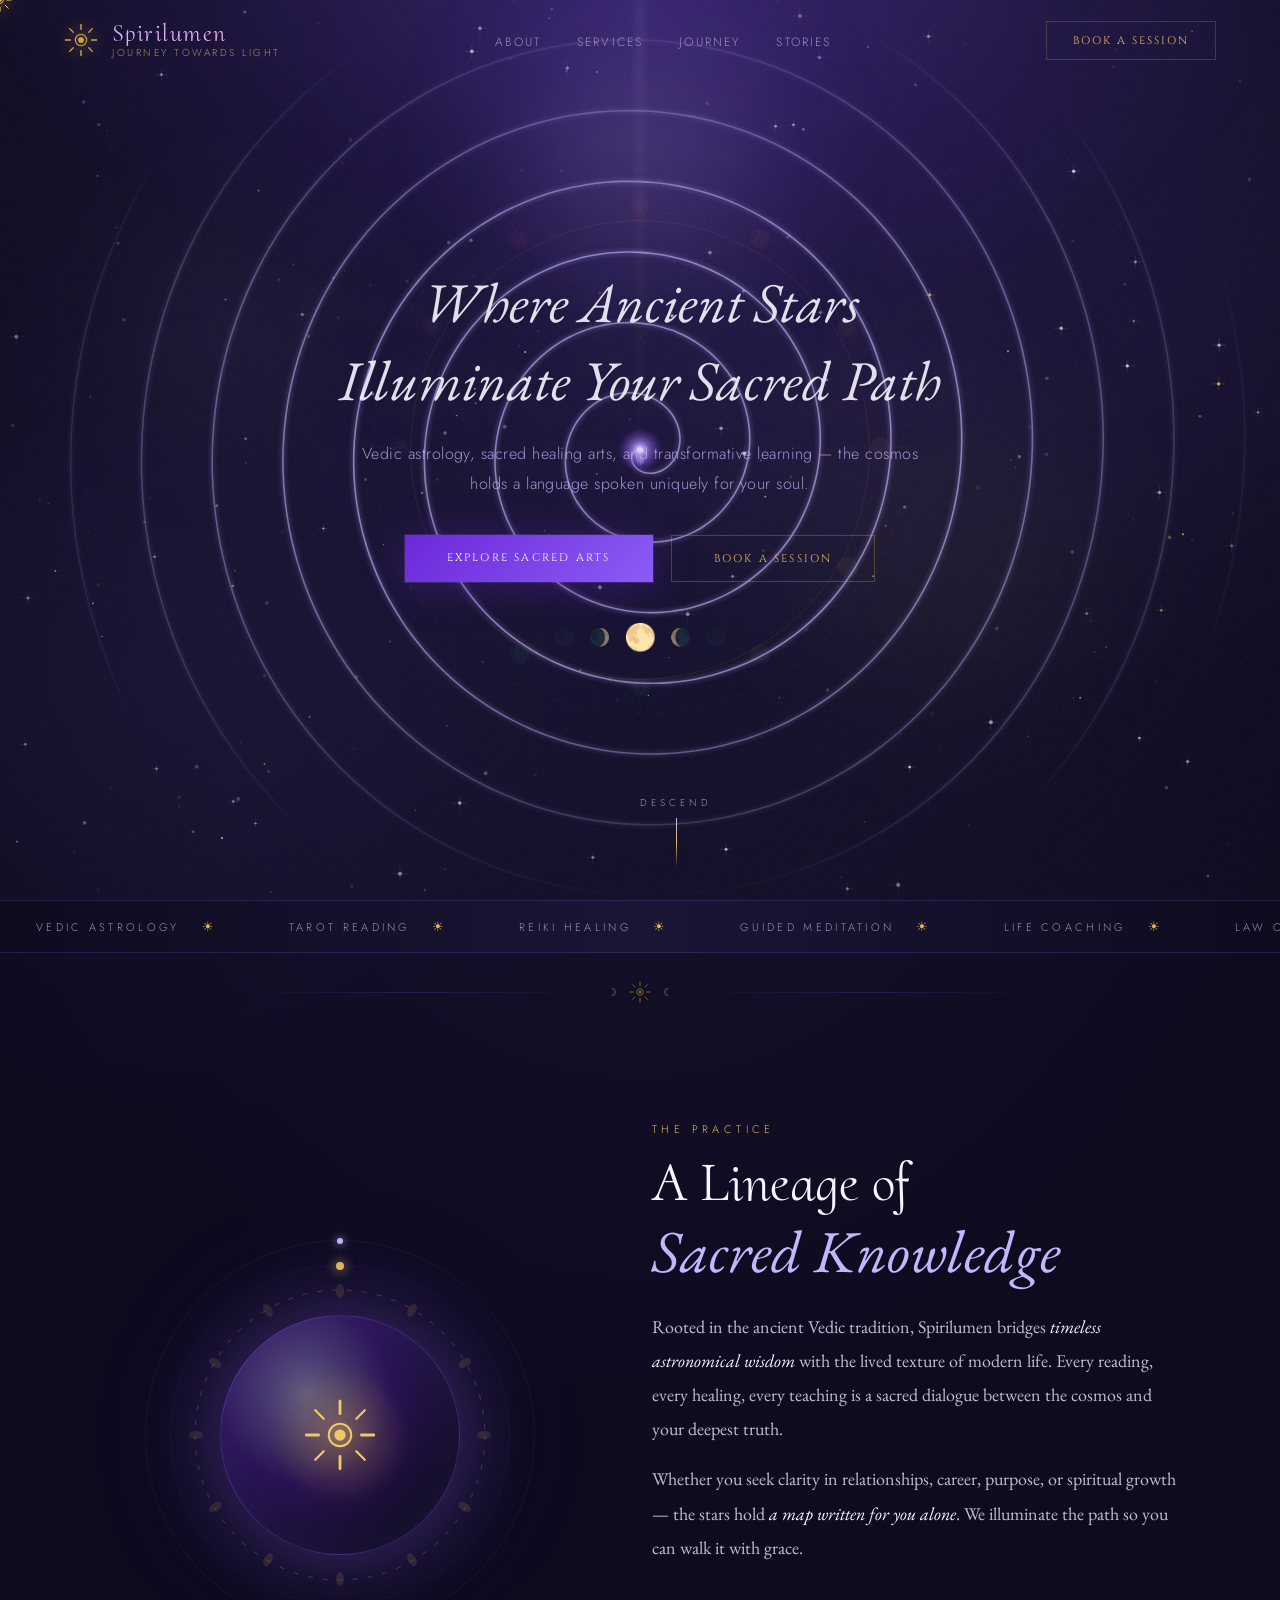
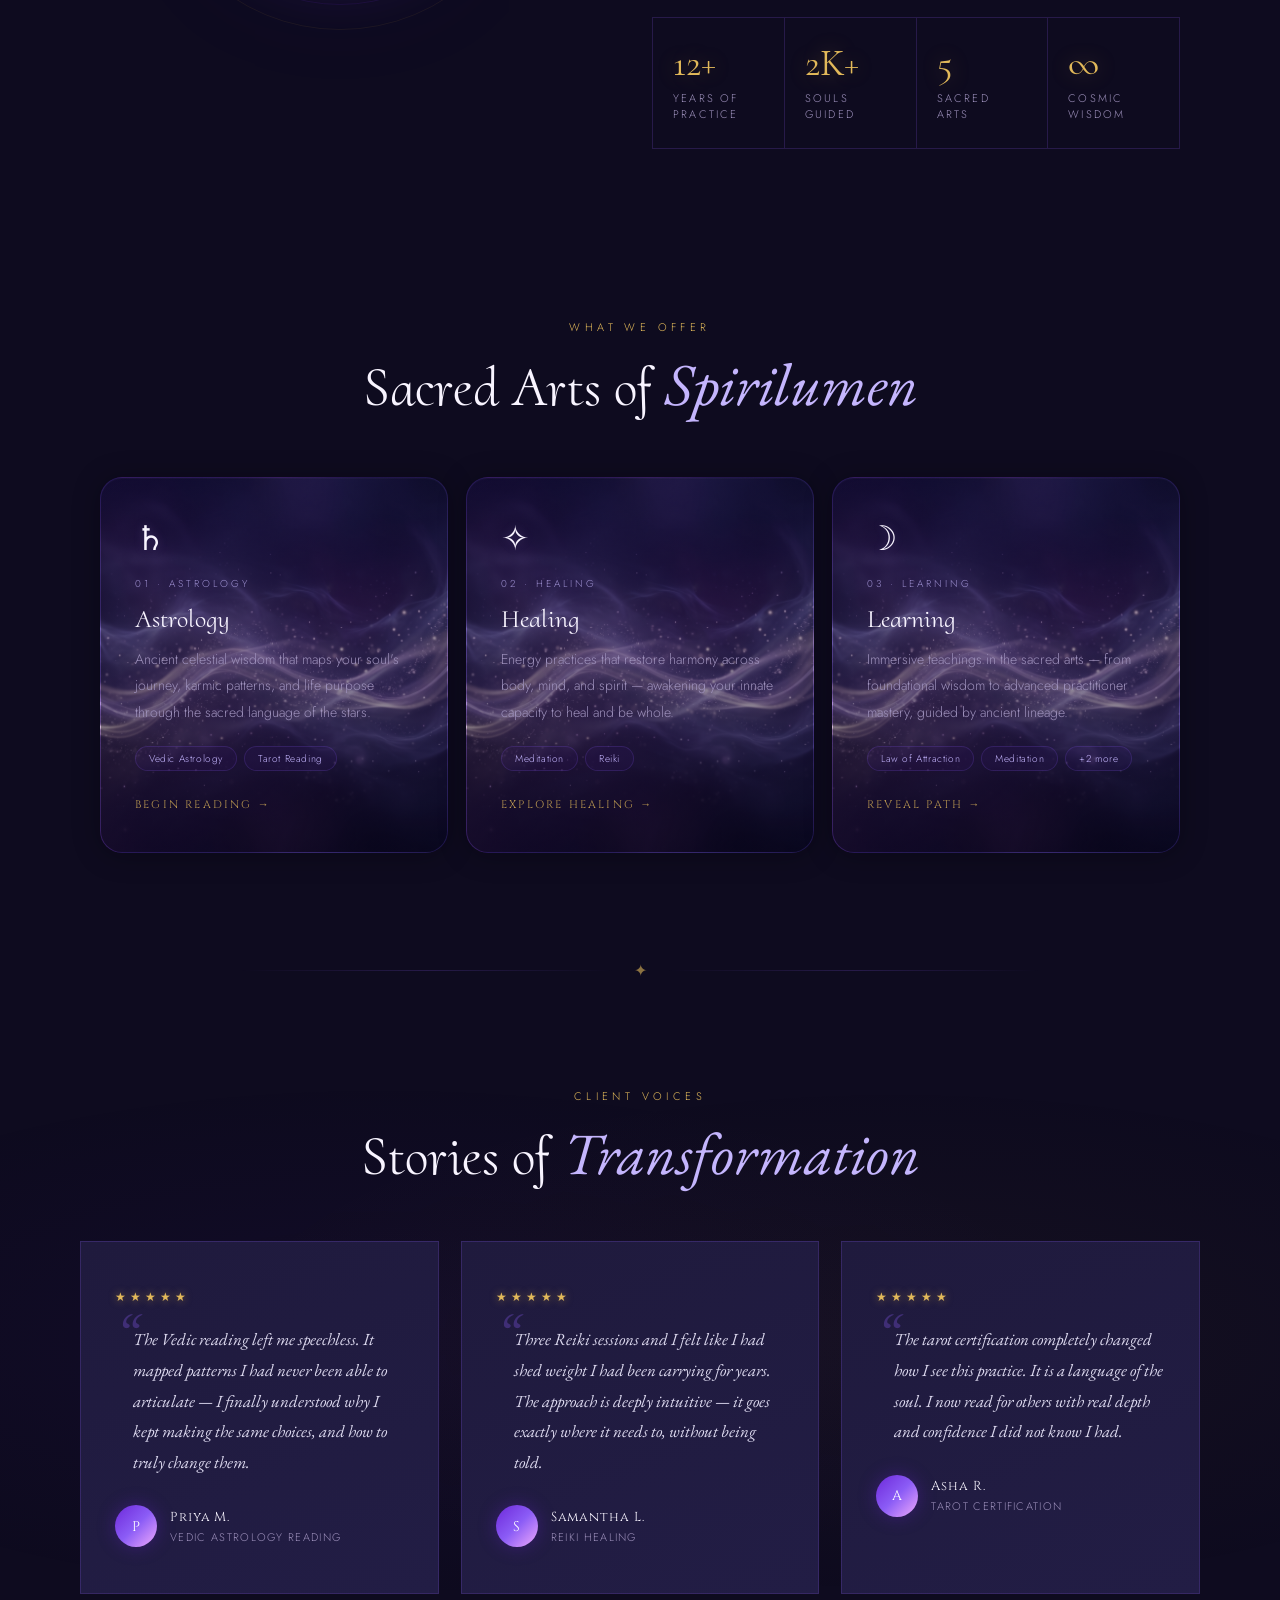
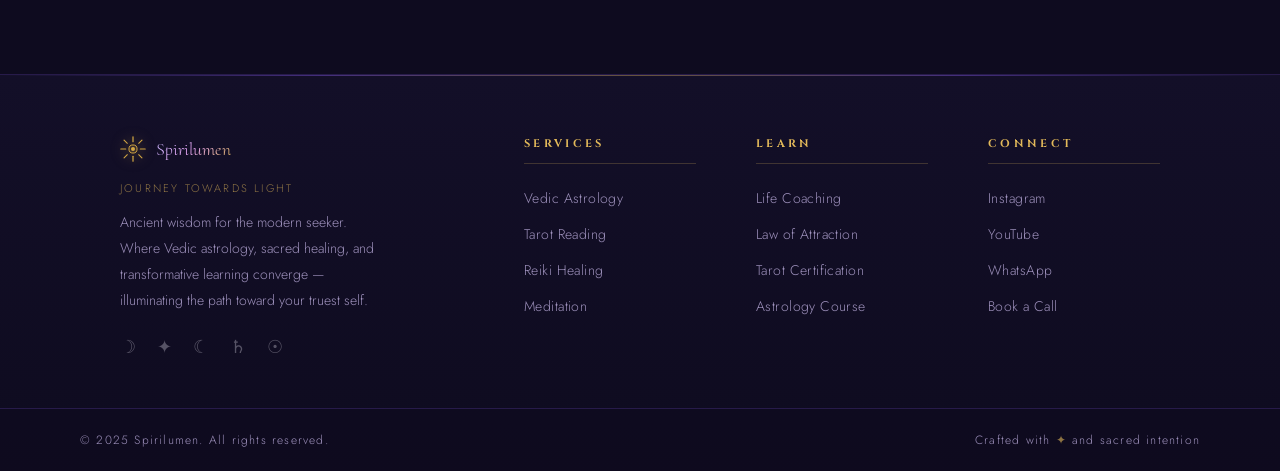
==== index.html @ afaf4d31 "Revise service descriptions and links in index.html" ====
<!DOCTYPE html>
<html lang="en">
<head>
<meta charset="UTF-8">
<meta name="viewport" content="width=device-width, initial-scale=1.0">
<title>Spirilumen — Journey Towards Light</title>
<link rel="preconnect" href="https://fonts.googleapis.com">
<link rel="preconnect" href="https://fonts.gstatic.com" crossorigin>
<link href="https://fonts.googleapis.com/css2?family=Cinzel:wght@400;500;600&family=EB+Garamond:ital,wght@0,400;0,500;1,400;1,500&family=Cormorant+Upright:wght@300;400;500&family=Jost:wght@200;300;400&display=swap" rel="stylesheet">
<link rel="stylesheet" href="styles.css">
<link rel="stylesheet" href="animations.css">
</head>
<body>

<!-- ═══ CUSTOM CURSOR ═══ -->
<div id="cur-sun">
  <svg viewBox="0 0 48 48" fill="none" xmlns="http://www.w3.org/2000/svg">
    <line x1="24" y1="2"  x2="24" y2="10" stroke="#f0c86a" stroke-width="2.2" stroke-linecap="round"/>
    <line x1="24" y1="38" x2="24" y2="46" stroke="#f0c86a" stroke-width="2.2" stroke-linecap="round"/>
    <line x1="2"  y1="24" x2="10" y2="24" stroke="#f0c86a" stroke-width="2.2" stroke-linecap="round"/>
    <line x1="38" y1="24" x2="46" y2="24" stroke="#f0c86a" stroke-width="2.2" stroke-linecap="round"/>
    <line x1="7.5"  y1="7.5"  x2="13.2" y2="13.2" stroke="#f0c86a" stroke-width="2" stroke-linecap="round"/>
    <line x1="34.8" y1="34.8" x2="40.5" y2="40.5" stroke="#f0c86a" stroke-width="2" stroke-linecap="round"/>
    <line x1="40.5" y1="7.5"  x2="34.8" y2="13.2" stroke="#f0c86a" stroke-width="2" stroke-linecap="round"/>
    <line x1="13.2" y1="34.8" x2="7.5"  y2="40.5" stroke="#f0c86a" stroke-width="2" stroke-linecap="round"/>
    <circle cx="24" cy="24" r="7"   stroke="#f0c86a" stroke-width="1.5" fill="rgba(240,200,106,0.12)"/>
    <circle cx="24" cy="24" r="3.5" fill="#f0c86a"/>
  </svg>
</div>
<div id="cur-trail">☽</div>
<canvas id="trailC"></canvas>

<!-- ═══ SPACE CANVAS ═══ -->
<canvas id="spaceC"></canvas>

<!-- ═══ NEBULAE ═══ -->
<div class="nbl n1"></div>
<div class="nbl n2"></div>
<div class="nbl n3"></div>
<div class="nbl n4"></div>
<div class="nbl n5"></div>
<div class="grain"></div>

<!-- ═══════════════════════════════════════
     NAV
════════════════════════════════════════ -->
<nav id="mainNav">
  <div class="logo-group">
    <svg class="logo-sun-svg" viewBox="0 0 48 48" fill="none" xmlns="http://www.w3.org/2000/svg">
      <line x1="24" y1="2"  x2="24" y2="9"  stroke="#d4a843" stroke-width="2"   stroke-linecap="round"/>
      <line x1="24" y1="39" x2="24" y2="46" stroke="#d4a843" stroke-width="2"   stroke-linecap="round"/>
      <line x1="2"  y1="24" x2="9"  y2="24" stroke="#d4a843" stroke-width="2"   stroke-linecap="round"/>
      <line x1="39" y1="24" x2="46" y2="24" stroke="#d4a843" stroke-width="2"   stroke-linecap="round"/>
      <line x1="8"  y1="8"  x2="13" y2="13" stroke="#d4a843" stroke-width="1.8" stroke-linecap="round"/>
      <line x1="35" y1="35" x2="40" y2="40" stroke="#d4a843" stroke-width="1.8" stroke-linecap="round"/>
      <line x1="40" y1="8"  x2="35" y2="13" stroke="#d4a843" stroke-width="1.8" stroke-linecap="round"/>
      <line x1="13" y1="35" x2="8"  y2="40" stroke="#d4a843" stroke-width="1.8" stroke-linecap="round"/>
      <circle cx="24" cy="24" r="8" stroke="#d4a843" stroke-width="1.5" fill="rgba(212,168,67,0.1)"/>
      <circle cx="24" cy="24" r="4" fill="#d4a843"/>
    </svg>
    <div class="logo-text-wrap">
      <span class="logo-name">Spirilumen</span>
      <span class="logo-tag">Journey towards light</span>
    </div>
  </div>
  <ul class="nav-links">
    <li><a href="#about">About</a></li>
    <li><a href="#services">Services</a></li>
    <li><a href="#journey">Journey</a></li>
    <li><a href="#stories">Stories</a></li>
  </ul>
  <a href="#consult" class="nav-book">Book a Session</a>
</nav>

<!-- ═══════════════════════════════════════
     HERO
════════════════════════════════════════ -->
<section class="hero" id="home">

  <!-- Hero Spiral SVG — animated entirely by initHeroSpiral() in animations.js -->
  <svg id="heroSpiralSvg" xmlns="http://www.w3.org/2000/svg" aria-hidden="true"
       style="position:absolute;top:0;left:0;pointer-events:none;z-index:1;overflow:visible;">
    <defs>
      <filter id="spGlow" x="-40%" y="-40%" width="180%" height="180%" color-interpolation-filters="sRGB">
        <feGaussianBlur in="SourceGraphic" stdDeviation="2.8" result="blur"/>
        <feMerge>
          <feMergeNode in="blur"/>
          <feMergeNode in="SourceGraphic"/>
        </feMerge>
      </filter>
      <radialGradient id="spFocalGrad" cx="50%" cy="50%" r="50%">
        <stop offset="0%"   stop-color="rgba(216,180,254,0.9)"/>
        <stop offset="40%"  stop-color="rgba(167,139,250,0.35)"/>
        <stop offset="100%" stop-color="rgba(109,40,217,0)"/>
      </radialGradient>
      <radialGradient id="spMaskGrad" cx="50%" cy="50%" r="50%">
        <stop offset="50%"  stop-color="white" stop-opacity="1"/>
        <stop offset="100%" stop-color="white" stop-opacity="0"/>
      </radialGradient>
      <mask id="spFadeMask">
        <rect id="spMaskRect" fill="url(#spMaskGrad)"/>
      </mask>
    </defs>
    <g id="heroSpiralRotGroup" mask="url(#spFadeMask)">
      <path id="heroSpiralPath"/>
    </g>
    <circle id="heroSpiralGlow" r="22" fill="url(#spFocalGrad)" filter="url(#spGlow)" opacity="0"/>
    <circle id="heroSpiralCore" r="3"  fill="rgba(230,210,255,0.95)" filter="url(#spGlow)" opacity="0"/>
  </svg>

  <!-- Background wreath + orbital rings -->
  <div class="hero-emblem">
    <svg class="emblem-wreath" viewBox="0 0 500 500" xmlns="http://www.w3.org/2000/svg"
         style="width:min(580px,88vw);height:min(580px,88vw);">
      <g fill="none" stroke="rgba(212,168,67,1)" stroke-width="1.2">
        <circle cx="250" cy="250" r="230" stroke-dasharray="6 12" opacity=".6"/>
        <circle cx="250" cy="250" r="200" stroke-dasharray="2 18" opacity=".35"/>
        <circle cx="250" cy="250" r="80"  opacity=".4"/>
        <g opacity=".5">
          <line x1="250" y1="20" x2="250" y2="40"/>
          <line x1="250" y1="20" x2="250" y2="40" transform="rotate(30,250,250)"/>
          <line x1="250" y1="20" x2="250" y2="40" transform="rotate(60,250,250)"/>
          <line x1="250" y1="20" x2="250" y2="40" transform="rotate(90,250,250)"/>
          <line x1="250" y1="20" x2="250" y2="40" transform="rotate(120,250,250)"/>
          <line x1="250" y1="20" x2="250" y2="40" transform="rotate(150,250,250)"/>
          <line x1="250" y1="20" x2="250" y2="40" transform="rotate(180,250,250)"/>
          <line x1="250" y1="20" x2="250" y2="40" transform="rotate(210,250,250)"/>
          <line x1="250" y1="20" x2="250" y2="40" transform="rotate(240,250,250)"/>
          <line x1="250" y1="20" x2="250" y2="40" transform="rotate(270,250,250)"/>
          <line x1="250" y1="20" x2="250" y2="40" transform="rotate(300,250,250)"/>
          <line x1="250" y1="20" x2="250" y2="40" transform="rotate(330,250,250)"/>
        </g>
      </g>
      <g font-family="serif" font-size="16" fill="rgba(212,168,67,0.7)"
         text-anchor="middle" dominant-baseline="middle">
        <text transform="rotate(0,250,250)   translate(250,45)">♈</text>
        <text transform="rotate(30,250,250)  translate(250,45)">♉</text>
        <text transform="rotate(60,250,250)  translate(250,45)">♊</text>
        <text transform="rotate(90,250,250)  translate(250,45)">♋</text>
        <text transform="rotate(120,250,250) translate(250,45)">♌</text>
        <text transform="rotate(150,250,250) translate(250,45)">♍</text>
        <text transform="rotate(180,250,250) translate(250,45)">♎</text>
        <text transform="rotate(210,250,250) translate(250,45)">♏</text>
        <text transform="rotate(240,250,250) translate(250,45)">♐</text>
        <text transform="rotate(270,250,250) translate(250,45)">♑</text>
        <text transform="rotate(300,250,250) translate(250,45)">♒</text>
        <text transform="rotate(330,250,250) translate(250,45)">♓</text>
      </g>
    </svg>
    <div class="emblem-ring1"></div>
    <div class="emblem-ring2"></div>
  </div>

  <!-- Floating planetary symbols — CSS floatPlanetOrbit drives these -->
  <div class="fp" style="--fa:0deg;  --fr:195px; --fd:20s; --fs:13px;">♄</div>
  <div class="fp" style="--fa:45deg; --fr:210px; --fd:26s; --fs:11px;">☽</div>
  <div class="fp" style="--fa:90deg; --fr:185px; --fd:16s; --fs:15px;">✦</div>
  <div class="fp" style="--fa:135deg;--fr:205px; --fd:22s; --fs:12px;">♃</div>
  <div class="fp" style="--fa:180deg;--fr:195px; --fd:18s; --fs:14px;">☿</div>
  <div class="fp" style="--fa:225deg;--fr:200px; --fd:24s; --fs:11px;">♀</div>
  <div class="fp" style="--fa:270deg;--fr:188px; --fd:19s; --fs:13px;">♂</div>
  <div class="fp" style="--fa:315deg;--fr:200px; --fd:21s; --fs:12px;">☉</div>

  <div class="hero-content">
    <h1 class="hero-h">Where Ancient Stars<br>Illuminate Your Sacred Path</h1>
    <p class="hero-sub">Vedic astrology, sacred healing arts, and transformative learning — the cosmos holds a language spoken uniquely for your soul.</p>
    <div class="hero-btns">
      <a href="#services" class="hbp"><span>Explore Sacred Arts</span></a>
      <a href="#consult"  class="hbs">Book a Session</a>
    </div>
    <div class="moon-strip">
      <span>🌑</span><span>🌒</span><span>🌕</span><span>🌘</span><span>🌑</span>
    </div>
  </div>

  <div class="scroll-b">
    <span>Descend</span>
    <div class="scroll-p"></div>
  </div>
</section>

<!-- ═══ MARQUEE ═══ -->
<div class="mq-wrap">
  <!-- Populated by initMarqueePopulate() in animations.js -->
  <div class="mq-track" id="mqT"></div>
</div>

<!-- ═══ SACRED DIVIDER ═══ -->
<div class="s-div sw rev">
  <div class="s-div-l"></div>
  <div class="s-div-c">
    <span>☽</span>
    <svg viewBox="0 0 32 32" fill="none" xmlns="http://www.w3.org/2000/svg">
      <line x1="16" y1="1"  x2="16" y2="7"  stroke="#d4a843" stroke-width="1.5" stroke-linecap="round"/>
      <line x1="16" y1="25" x2="16" y2="31" stroke="#d4a843" stroke-width="1.5" stroke-linecap="round"/>
      <line x1="1"  y1="16" x2="7"  y2="16" stroke="#d4a843" stroke-width="1.5" stroke-linecap="round"/>
      <line x1="25" y1="16" x2="31" y2="16" stroke="#d4a843" stroke-width="1.5" stroke-linecap="round"/>
      <line x1="5"  y1="5"  x2="9"  y2="9"  stroke="#d4a843" stroke-width="1.3" stroke-linecap="round"/>
      <line x1="23" y1="23" x2="27" y2="27" stroke="#d4a843" stroke-width="1.3" stroke-linecap="round"/>
      <line x1="27" y1="5"  x2="23" y2="9"  stroke="#d4a843" stroke-width="1.3" stroke-linecap="round"/>
      <line x1="9"  y1="23" x2="5"  y2="27" stroke="#d4a843" stroke-width="1.3" stroke-linecap="round"/>
      <circle cx="16" cy="16" r="5"   stroke="#d4a843" stroke-width="1.3" fill="rgba(212,168,67,0.12)"/>
      <circle cx="16" cy="16" r="2.5" fill="#d4a843"/>
    </svg>
    <span>☾</span>
  </div>
  <div class="s-div-l"></div>
</div>

<!-- ═══════════════════════════════════════
     ABOUT
════════════════════════════════════════ -->
<div class="sw">
  <div class="about-w" id="about">
    <div class="about-g">

      <!-- Brand Sphere visual -->
      <div class="brand-sphere rev">
        <div class="bs-orb bo1"><div class="bp-dot bd1"></div></div>
        <div class="bs-orb bo2"><div class="bp-dot bd2"></div></div>
        <div class="bs-wreath">
          <svg viewBox="0 0 320 320" fill="none" xmlns="http://www.w3.org/2000/svg" style="width:100%;height:100%;">
            <circle cx="160" cy="160" r="145" stroke="rgba(212,168,67,0.55)" stroke-width="1"   stroke-dasharray="5 10"/>
            <circle cx="160" cy="160" r="130" stroke="rgba(212,168,67,0.25)" stroke-width="0.7" stroke-dasharray="2 14"/>
            <g fill="rgba(212,168,67,0.4)" opacity=".7">
              <ellipse cx="160" cy="16" rx="4" ry="7" transform="rotate(0,160,160)"/>
              <ellipse cx="160" cy="16" rx="4" ry="7" transform="rotate(30,160,160)"/>
              <ellipse cx="160" cy="16" rx="4" ry="7" transform="rotate(60,160,160)"/>
              <ellipse cx="160" cy="16" rx="4" ry="7" transform="rotate(90,160,160)"/>
              <ellipse cx="160" cy="16" rx="4" ry="7" transform="rotate(120,160,160)"/>
              <ellipse cx="160" cy="16" rx="4" ry="7" transform="rotate(150,160,160)"/>
              <ellipse cx="160" cy="16" rx="4" ry="7" transform="rotate(180,160,160)"/>
              <ellipse cx="160" cy="16" rx="4" ry="7" transform="rotate(210,160,160)"/>
              <ellipse cx="160" cy="16" rx="4" ry="7" transform="rotate(240,160,160)"/>
              <ellipse cx="160" cy="16" rx="4" ry="7" transform="rotate(270,160,160)"/>
              <ellipse cx="160" cy="16" rx="4" ry="7" transform="rotate(300,160,160)"/>
              <ellipse cx="160" cy="16" rx="4" ry="7" transform="rotate(330,160,160)"/>
            </g>
          </svg>
        </div>
        <div class="bs-inner">
          <svg class="bs-sun" viewBox="0 0 64 64" fill="none" xmlns="http://www.w3.org/2000/svg">
            <line x1="32" y1="2"  x2="32" y2="13" stroke="#f0c86a" stroke-width="2.5" stroke-linecap="round"/>
            <line x1="32" y1="51" x2="32" y2="62" stroke="#f0c86a" stroke-width="2.5" stroke-linecap="round"/>
            <line x1="2"  y1="32" x2="13" y2="32" stroke="#f0c86a" stroke-width="2.5" stroke-linecap="round"/>
            <line x1="51" y1="32" x2="62" y2="32" stroke="#f0c86a" stroke-width="2.5" stroke-linecap="round"/>
            <line x1="10"   y1="10"   x2="17.5" y2="17.5" stroke="#f0c86a" stroke-width="2" stroke-linecap="round"/>
            <line x1="46.5" y1="46.5" x2="54"   y2="54"   stroke="#f0c86a" stroke-width="2" stroke-linecap="round"/>
            <line x1="54"   y1="10"   x2="46.5" y2="17.5" stroke="#f0c86a" stroke-width="2" stroke-linecap="round"/>
            <line x1="17.5" y1="46.5" x2="10"   y2="54"   stroke="#f0c86a" stroke-width="2" stroke-linecap="round"/>
            <circle cx="32" cy="32" r="10" stroke="#f0c86a" stroke-width="1.8" fill="rgba(240,200,106,0.15)"/>
            <circle cx="32" cy="32" r="5"  fill="#f0c86a"/>
          </svg>
        </div>
      </div>

      <!-- About copy -->
      <div>
        <span class="sl rev">The Practice</span>
        <h2 class="sh rev">A Lineage of<br><em>Sacred Knowledge</em></h2>
        <p class="about-desc rev" style="transition-delay:.2s">
          Rooted in the ancient Vedic tradition, Spirilumen bridges <em>timeless astronomical wisdom</em> with the lived texture of modern life. Every reading, every healing, every teaching is a sacred dialogue between the cosmos and your deepest truth.
        </p>
        <p class="about-desc rev" style="transition-delay:.3s;margin-top:16px;">
          Whether you seek clarity in relationships, career, purpose, or spiritual growth — the stars hold <em>a map written for you alone</em>. We illuminate the path so you can walk it with grace.
        </p>
        <div class="stats-row rev" style="transition-delay:.4s">
          <div class="stat"><span class="stat-n">12+</span><span class="stat-l">Years of Practice</span></div>
          <div class="stat"><span class="stat-n">2K+</span><span class="stat-l">Souls Guided</span></div>
          <div class="stat"><span class="stat-n">5</span>  <span class="stat-l">Sacred Arts</span></div>
          <div class="stat"><span class="stat-n">∞</span>  <span class="stat-l">Cosmic Wisdom</span></div>
        </div>
      </div>
    </div>
  </div>
</div>

<!-- ═══════════════════════════════════════
     SERVICES
════════════════════════════════════════ -->
<div class="sw" id="services">
  <div class="svc-w">
    <div class="svc-hdr">
      <span class="sl rev">What We Offer</span>
      <h2 class="sh rev">Sacred Arts of <em>Spirilumen</em></h2>
    </div>

    <!-- 3 cards — each clickable to its own page -->
    <div class="svc-g">
      <div class="svc-c rev" id="sc1" data-href="astrology.html" style="cursor:pointer;">
        <span class="svc-ic">♄</span>
        <span class="svc-nm">01 · Astrology</span>
        <h3 class="svc-name">Astrology</h3>
        <p class="svc-desc">Ancient celestial wisdom that maps your soul's journey, karmic patterns, and life purpose through the sacred language of the stars.</p>
        <div class="svc-tags">
          <span class="svc-tag">Vedic Astrology</span>
          <span class="svc-tag">Tarot Reading</span>
        </div>
        <a href="astrology.html" class="svc-lnk">Begin Reading →</a>
      </div>

      <div class="svc-c rev d1" id="sc2" data-href="healing.html" style="cursor:pointer;">
        <span class="svc-ic">✧</span>
        <span class="svc-nm">02 · Healing</span>
        <h3 class="svc-name">Healing</h3>
        <p class="svc-desc">Energy practices that restore harmony across body, mind, and spirit — awakening your innate capacity to heal and be whole.</p>
        <div class="svc-tags">
          <span class="svc-tag">Meditation</span>
          <span class="svc-tag">Reiki</span>
        </div>
        <a href="healing.html" class="svc-lnk">Explore Healing →</a>
      </div>

      <div class="svc-c rev d2" id="sc3" data-href="learning.html" style="cursor:pointer;">
        <span class="svc-ic">☽</span>
        <span class="svc-nm">03 · Learning</span>
        <h3 class="svc-name">Learning</h3>
        <p class="svc-desc">Immersive teachings in the sacred arts — from foundational wisdom to advanced practitioner mastery, guided by ancient lineage.</p>
        <div class="svc-tags">
          <span class="svc-tag">Law of Attraction</span>
          <span class="svc-tag">Meditation</span>
          <span class="svc-tag">+2 more</span>
        </div>
        <a href="learning.html" class="svc-lnk">Reveal Path →</a>
      </div>
    </div>
  </div>
</div>

<!-- ═══ DIVIDER ═══ -->
<div class="s-div sw rev">
  <div class="s-div-l"></div>
  <div class="s-div-c">
    <span style="font-family:serif;font-size:16px;color:var(--gold);opacity:.6;">✦</span>
  </div>
  <div class="s-div-l"></div>
</div>

<!-- ═══════════════════════════════════════
     PROCESS
════════════════════════════════════════ 
<div class="sw">
  <div class="proc-w" id="journey">
    <span class="sl rev">Your Journey</span>
    <h2 class="sh rev">How the <em>Light Finds You</em></h2>
    <div class="proc-steps">
      <div class="ps rev">
        <div class="ps-num">I</div>
        <h3 class="ps-t">Reach Out</h3>
        <p class="ps-d">Share your intention — what you seek, question, or feel called to understand. Every journey begins with a single word toward light.</p>
      </div>
      <div class="ps rev d1">
        <div class="ps-num">II</div>
        <h3 class="ps-t">Free Discovery</h3>
        <p class="ps-d">A complimentary 20-minute call to align your needs with the right sacred path — reading, healing, coaching, or learning.</p>
      </div>
      <div class="ps rev d2">
        <div class="ps-num">III</div>
        <h3 class="ps-t">Sacred Session</h3>
        <p class="ps-d">Your personalised session — conducted with care, precision, and sacred intention, whether in person or through the digital ether.</p>
      </div>
      <div class="ps rev d3">
        <div class="ps-num">IV</div>
        <h3 class="ps-t">Integration</h3>
        <p class="ps-d">Receive recorded insights, written materials, and continued support to anchor and embody what has been revealed to you.</p>
      </div>
    </div>
  </div>
</div>-->

<!-- ═══════════════════════════════════════
     TESTIMONIALS
════════════════════════════════════════ -->
<div class="sw tst-w" id="stories">
  <div class="tst-i">
    <div class="tst-hdr">
      <span class="sl rev">Client Voices</span>
      <h2 class="sh rev">Stories of <em>Transformation</em></h2>
    </div>
    <div class="tst-g">
      <div class="tc rev">
        <div class="tc-stars"><span>★</span><span>★</span><span>★</span><span>★</span><span>★</span></div>
        <p class="tc-q">The Vedic reading left me speechless. It mapped patterns I had never been able to articulate — I finally understood why I kept making the same choices, and how to truly change them.</p>
        <div class="tc-a">
          <div class="ta-av">P</div>
          <div><div class="ta-n">Priya M.</div><div class="ta-r">Vedic Astrology Reading</div></div>
        </div>
      </div>
      <div class="tc rev d1">
        <div class="tc-stars"><span>★</span><span>★</span><span>★</span><span>★</span><span>★</span></div>
        <p class="tc-q">Three Reiki sessions and I felt like I had shed weight I had been carrying for years. The approach is deeply intuitive — it goes exactly where it needs to, without being told.</p>
        <div class="tc-a">
          <div class="ta-av">S</div>
          <div><div class="ta-n">Samantha L.</div><div class="ta-r">Reiki Healing</div></div>
        </div>
      </div>
      <div class="tc rev d2">
        <div class="tc-stars"><span>★</span><span>★</span><span>★</span><span>★</span><span>★</span></div>
        <p class="tc-q">The tarot certification completely changed how I see this practice. It is a language of the soul. I now read for others with real depth and confidence I did not know I had.</p>
        <div class="tc-a">
          <div class="ta-av">A</div>
          <div><div class="ta-n">Asha R.</div><div class="ta-r">Tarot Certification</div></div>
        </div>
      </div>
    </div>
  </div>
</div>

<!-- ═══════════════════════════════════════
     CTA
════════════════════════════════════════ 
<div class="sw cta-w" id="consult">
  <div class="cta-rings">
    <div class="cr cr1"></div>
    <div class="cr cr2"></div>
    <div class="cr cr3"></div>
    <div class="cr cr4"></div>
  </div>
  <div class="cta-in">
    <div class="cta-brand-lock rev">
      <svg class="cta-sun-sm" viewBox="0 0 48 48" fill="none" xmlns="http://www.w3.org/2000/svg">
        <line x1="24" y1="2"  x2="24" y2="10" stroke="#f0c86a" stroke-width="2"   stroke-linecap="round"/>
        <line x1="24" y1="38" x2="24" y2="46" stroke="#f0c86a" stroke-width="2"   stroke-linecap="round"/>
        <line x1="2"  y1="24" x2="10" y2="24" stroke="#f0c86a" stroke-width="2"   stroke-linecap="round"/>
        <line x1="38" y1="24" x2="46" y2="24" stroke="#f0c86a" stroke-width="2"   stroke-linecap="round"/>
        <line x1="7.5"  y1="7.5"  x2="12.5" y2="12.5" stroke="#f0c86a" stroke-width="1.8" stroke-linecap="round"/>
        <line x1="35.5" y1="35.5" x2="40.5" y2="40.5" stroke="#f0c86a" stroke-width="1.8" stroke-linecap="round"/>
        <line x1="40.5" y1="7.5"  x2="35.5" y2="12.5" stroke="#f0c86a" stroke-width="1.8" stroke-linecap="round"/>
        <line x1="12.5" y1="35.5" x2="7.5"  y2="40.5" stroke="#f0c86a" stroke-width="1.8" stroke-linecap="round"/>
        <circle cx="24" cy="24" r="7"   stroke="#f0c86a" stroke-width="1.5" fill="rgba(240,200,106,0.1)"/>
        <circle cx="24" cy="24" r="3.5" fill="#f0c86a"/>
      </svg>
      <span class="cta-brand-name">Spirilumen</span>
    </div>
    <h2 class="cta-h rev">Your Stars Are<em>Already Speaking</em></h2>
    <p class="cta-sub rev">Book a free 20-minute discovery call, or receive celestial insights directly to your inbox — the first step is simply turning toward the light.</p>
    <div class="cta-form rev">
      <input class="cta-inp" type="email" placeholder="Your email address">
      <button class="cta-btn">Receive Insights</button>
    </div>
    <p class="cta-note rev">Or <a href="mailto:hello@spirilumen.com">email directly</a> to book your session</p>
  </div>
</div>-->

<!-- ═══════════════════════════════════════
     FOOTER
════════════════════════════════════════ -->
<footer>
  <div class="ft-gbar"></div>
  <div class="ft-g">
    <div class="ft-brand">
      <div class="ftlogo">
        <svg class="ft-sun" viewBox="0 0 32 32" fill="none" xmlns="http://www.w3.org/2000/svg">
          <line x1="16" y1="1"  x2="16" y2="7"  stroke="#d4a843" stroke-width="1.5" stroke-linecap="round"/>
          <line x1="16" y1="25" x2="16" y2="31" stroke="#d4a843" stroke-width="1.5" stroke-linecap="round"/>
          <line x1="1"  y1="16" x2="7"  y2="16" stroke="#d4a843" stroke-width="1.5" stroke-linecap="round"/>
          <line x1="25" y1="16" x2="31" y2="16" stroke="#d4a843" stroke-width="1.5" stroke-linecap="round"/>
          <line x1="5"  y1="5"  x2="9"  y2="9"  stroke="#d4a843" stroke-width="1.3" stroke-linecap="round"/>
          <line x1="23" y1="23" x2="27" y2="27" stroke="#d4a843" stroke-width="1.3" stroke-linecap="round"/>
          <line x1="27" y1="5"  x2="23" y2="9"  stroke="#d4a843" stroke-width="1.3" stroke-linecap="round"/>
          <line x1="9"  y1="23" x2="5"  y2="27" stroke="#d4a843" stroke-width="1.3" stroke-linecap="round"/>
          <circle cx="16" cy="16" r="5"   stroke="#d4a843" stroke-width="1.2" fill="rgba(212,168,67,0.1)"/>
          <circle cx="16" cy="16" r="2.5" fill="#d4a843"/>
        </svg>
        <span class="ft-name">Spirilumen</span>
      </div>
      <span class="ft-tag-sm">Journey towards light</span>
      <p>Ancient wisdom for the modern seeker. Where Vedic astrology, sacred healing, and transformative learning converge — illuminating the path toward your truest self.</p>
      <div class="ft-syms">☽ ✦ ☾ ♄ ☉</div>
    </div>
    <div class="ft-col">
      <h5>Services</h5>
      <ul>
        <li><a href="#">Vedic Astrology</a></li>
        <li><a href="#">Tarot Reading</a></li>
        <li><a href="#">Reiki Healing</a></li>
        <li><a href="#">Meditation</a></li>
      </ul>
    </div>
    <div class="ft-col">
      <h5>Learn</h5>
      <ul>
        <li><a href="#">Life Coaching</a></li>
        <li><a href="#">Law of Attraction</a></li>
        <li><a href="#">Tarot Certification</a></li>
        <li><a href="#">Astrology Course</a></li>
      </ul>
    </div>
    <div class="ft-col">
      <h5>Connect</h5>
      <ul>
        <li><a href="#">Instagram</a></li>
        <li><a href="#">YouTube</a></li>
        <li><a href="#">WhatsApp</a></li>
        <li><a href="#">Book a Call</a></li>
      </ul>
    </div>
  </div>
  <div class="ft-btm">
    <p>© 2025 Spirilumen. All rights reserved.</p>
    <p>Crafted with <span class="fts">✦</span> and sacred intention</p>
  </div>
</footer>

<!-- ═══ SCRIPTS — load after DOM ═══ -->
<script src="animations.js"></script>

</body>
</html>
---- styles.css ----
/* ============================================================
   SPIRILUMEN — styles.css
   All structural and visual styles (no animation keyframes)
   Animations and transitions are applied here but keyframes
   live in animations.css
   ============================================================ */

/* ── RESET & BOX MODEL ── */
*, *::before, *::after {
  margin: 0;
  padding: 0;
  box-sizing: border-box;
}

/* ── CSS CUSTOM PROPERTIES (Design Tokens) ── */
:root {
  --ink:   #0e0b1f;
  --deep:  #130f28;
  --panel: #1a1535;
  --card:  #1f1a3d;

  /* Purple palette */
  --p1: #6d28d9;
  --p2: #8b5cf6;
  --p3: #c4b5fd;
  --p4: #ede9fe;

  /* Gold palette */
  --gold:  #e2b95a;
  --gold2: #f5d07a;
  --gold3: #c49a2a;

  /* Accent */
  --rose:  #f0abfc;
  --cream: #f8f4ff;
  --muted: #9d90bb;

  /* Translucent overlays */
  --bp:   rgba(109, 40, 217, 0.18);
  --bg:   rgba(226, 185, 90,  0.22);
  --line: rgba(139, 92,  246, 0.20);
  --lng:  rgba(226, 185, 90,  0.22);
}

/* ── BASE ── */
html {
  scroll-behavior: smooth;
  overflow-x: hidden;
}

body {
  background: radial-gradient(
    ellipse 100% 60% at 50% 0%,
    #1b1240 0%,
    #13102a 35%,
    #0e0b1f 65%
  );
  color: var(--cream);
  font-family: 'Jost', sans-serif;
  font-weight: 300;
  overflow-x: hidden;
  cursor: none;
}

/* ============================================================
   CUSTOM CURSOR — Sun Ray Design
   ============================================================ */
#cur-sun {
  position: fixed;
  z-index: 99999;
  pointer-events: none;
  width: 24px;
  height: 24px;
  transform: translate(-50%, -50%);
  will-change: left, top;
}

#cur-sun svg {
  width: 100%;
  height: 100%;
  filter: drop-shadow(0 0 6px rgba(212, 168, 67, .9))
          drop-shadow(0 0 14px rgba(212, 168, 67, .5));
  transition: filter .3s;
}

/* Hover state — sun cursor */
#cur-sun.hov svg {
  filter: drop-shadow(0 0 10px rgba(167, 139, 250, 1))
          drop-shadow(0 0 24px rgba(167, 139, 250, .6));
}

/* Astrology trail follower */
#cur-trail {
  position: fixed;
  z-index: 99998;
  pointer-events: none;
  width: 18px;
  height: 18px;
  transform: translate(-50%, -50%);
  will-change: left, top;
  font-size: 13px;
  line-height: 1;
  opacity: .6;
  filter: drop-shadow(0 0 5px rgba(212, 168, 67, .6));
  transition: opacity .3s, font-size .3s;
}

#cur-trail.hov {
  font-size: 18px;
  opacity: .85;
  filter: drop-shadow(0 0 10px rgba(167, 139, 250, .8));
}

/* Particle trail canvas */
#trailC {
  position: fixed;
  inset: 0;
  z-index: 99997;
  pointer-events: none;
}

/* ============================================================
   HERO SPIRAL SVG
   ============================================================ */
#heroSpiralSvg {
  position: absolute;
  top: 0;
  left: 0;
  width: 100%;
  height: 100%;
  pointer-events: none;
  z-index: 1;
  overflow: visible;
}

#heroSpiralPath {
  fill: none;
  stroke: rgba(196, 181, 253, 0.55);
  stroke-width: 1.5;
  stroke-linecap: round;
  stroke-linejoin: round;
  filter: url(#spGlow);
}

/* ============================================================
   STAR / SPACE CANVAS
   ============================================================ */
#spaceC {
  position: fixed;
  inset: 0;
  z-index: 0;
  pointer-events: none;
}

/* ============================================================
   NEBULA / ATMOSPHERE LAYERS
   ============================================================ */
.nbl {
  position: fixed;
  border-radius: 50%;
  pointer-events: none;
  z-index: 1;
  mix-blend-mode: screen;
}

.n1 {
  width: 900px; height: 900px;
  top: -260px; right: -220px;
  background: radial-gradient(circle,
    rgba(109, 40, 217, .10),
    rgba(139, 92, 246, .04) 50%,
    transparent 72%
  );
  filter: blur(80px);
}

.n2 {
  width: 700px; height: 700px;
  bottom: -120px; left: -160px;
  background: radial-gradient(circle,
    rgba(139, 92, 246, .08),
    rgba(109, 40, 217, .03) 55%,
    transparent 72%
  );
  filter: blur(90px);
}

.n3 {
  width: 420px; height: 420px;
  top: 38%; right: 10%;
  background: radial-gradient(circle, rgba(226, 185, 90, .07), transparent 68%);
  filter: blur(60px);
  animation-delay: -10s;
}

.n4 {
  width: 320px; height: 320px;
  top: 18%; left: 6%;
  background: radial-gradient(circle, rgba(240, 171, 252, .06), transparent 68%);
  filter: blur(55px);
  animation-delay: -6s;
}

.n5 {
  width: 600px; height: 600px;
  top: 5%; left: 50%;
  transform: translateX(-50%);
  background: radial-gradient(circle, rgba(196, 181, 253, .05), transparent 72%);
  filter: blur(90px);
  animation-delay: -14s;
}

/* Film grain overlay */
.grain {
  position: fixed;
  inset: 0;
  z-index: 2;
  pointer-events: none;
  opacity: .035;
  background-image: url("data:image/svg+xml,%3Csvg viewBox='0 0 512 512' xmlns='http://www.w3.org/2000/svg'%3E%3Cfilter id='g'%3E%3CfeTurbulence type='fractalNoise' baseFrequency='.75' numOctaves='4' stitchTiles='stitch'/%3E%3C/filter%3E%3Crect width='100%25' height='100%25' filter='url(%23g)'/%3E%3C/svg%3E");
}

/* ============================================================
   NAVIGATION
   ============================================================ */
nav {
  position: fixed;
  top: 0; left: 0; right: 0;
  z-index: 300;
  padding: 0 64px;
  height: 80px;
  display: flex;
  align-items: center;
  justify-content: space-between;
  transition: all .5s;
}

nav.solid {
  background: rgba(14, 11, 31, .88);
  backdrop-filter: blur(22px);
  border-bottom: 1px solid var(--line);
  height: 68px;
  box-shadow: 0 2px 40px rgba(0, 0, 0, .35);
}

/* Logo group */
.logo-group {
  display: flex;
  align-items: center;
  gap: 14px;
}

.logo-sun-svg {
  width: 34px; height: 34px;
  flex-shrink: 0;
  filter: drop-shadow(0 0 8px rgba(212, 168, 67, .6));
}

.logo-text-wrap {
  display: flex;
  flex-direction: column;
  line-height: 1;
}

.logo-name {
  font-family: 'Cormorant Upright', serif;
  font-size: 24px;
  font-weight: 400;
  background: linear-gradient(135deg, var(--p3), var(--rose), var(--gold));
  -webkit-background-clip: text;
  -webkit-text-fill-color: transparent;
  background-clip: text;
  letter-spacing: .06em;
}

.logo-tag {
  font-size: 10px;
  letter-spacing: .25em;
  text-transform: uppercase;
  color: var(--gold);
  opacity: .75;
  margin-top: 2px;
  font-family: 'Jost', sans-serif;
  font-weight: 300;
}

/* Nav links */
.nav-links {
  display: flex;
  gap: 36px;
  list-style: none;
}

.nav-links a {
  font-size: 12px;
  letter-spacing: .18em;
  text-transform: uppercase;
  color: var(--muted);
  text-decoration: none;
  transition: color .3s;
  position: relative;
  padding-bottom: 4px;
}

.nav-links a::after {
  content: '';
  position: absolute;
  bottom: 0; left: 0;
  width: 0; height: 1px;
  background: linear-gradient(to right, var(--p3), var(--gold));
  transition: width .4s cubic-bezier(.25, .46, .45, .94);
}

.nav-links a:hover { color: var(--cream); }
.nav-links a:hover::after { width: 100%; }

/* Book button */
.nav-book {
  font-family: 'Cinzel', serif;
  font-size: 11px;
  letter-spacing: .18em;
  text-transform: uppercase;
  color: var(--gold);
  text-decoration: none;
  padding: 11px 26px;
  border: 1px solid var(--lng);
  position: relative;
  overflow: hidden;
  transition: all .4s;
}

.nav-book::before {
  content: '';
  position: absolute;
  inset: 0;
  background: linear-gradient(135deg, rgba(212, 168, 67, .1), rgba(91, 33, 182, .06));
  transform: translateX(-101%);
  transition: transform .4s;
}

.nav-book:hover::before { transform: translateX(0); }
.nav-book:hover { box-shadow: 0 0 28px rgba(212, 168, 67, .22); }

/* ============================================================
   HERO SECTION
   ============================================================ */
.hero {
  position: relative;
  z-index: 10;
  min-height: 100vh;
  display: flex;
  flex-direction: column;
  align-items: center;
  justify-content: center;
  text-align: center;
  padding: 100px 40px 80px;
  overflow: hidden;
  background: radial-gradient(
    ellipse 70% 55% at 50% -5%,
    rgba(139, 92, 246, .25) 0%,
    rgba(109, 40, 217, .08) 50%,
    transparent 75%
  );
}

/* Hero divine light shaft */
.hero::before {
  content: '';
  position: absolute;
  top: -100px; left: 50%;
  transform: translateX(-50%);
  width: 3px; height: 65%;
  background: linear-gradient(
    to bottom,
    rgba(196, 181, 253, 0) 0%,
    rgba(196, 181, 253, .3) 20%,
    rgba(226, 185, 90, .15) 65%,
    transparent 100%
  );
  filter: blur(5px);
  pointer-events: none;
  z-index: 0;
}

.hero::after {
  content: '';
  position: absolute;
  top: -40px; left: 50%;
  transform: translateX(-50%);
  width: 380px; height: 380px;
  border-radius: 50%;
  background: radial-gradient(
    circle,
    rgba(196, 181, 253, .2) 0%,
    rgba(139, 92, 246, .07) 50%,
    transparent 75%
  );
  filter: blur(45px);
  pointer-events: none;
  z-index: 0;
}

/* Hero emblem (background wreath + rings) */
.hero-emblem {
  position: absolute;
  top: 50%; left: 50%;
  transform: translate(-50%, -50%);
  pointer-events: none;
  z-index: 0;
}

.emblem-wreath {
  width: min(580px, 88vw);
  height: min(580px, 88vw);
  opacity: .07;
}

.emblem-ring1 {
  position: absolute;
  top: 50%; left: 50%;
  width: min(460px, 72vw);
  height: min(460px, 72vw);
  border: 1px solid rgba(212, 168, 67, .1);
  border-radius: 50%;
  transform: translate(-50%, -50%);
}

.emblem-ring2 {
  position: absolute;
  top: 50%; left: 50%;
  width: min(600px, 90vw);
  height: min(600px, 90vw);
  border: 1px solid rgba(91, 33, 182, .07);
  border-radius: 50%;
  transform: translate(-50%, -50%);
}

/* Floating planetary symbols */
.fp {
  position: absolute;
  font-family: 'Cinzel', serif;
  pointer-events: none;
  z-index: 1;
  opacity: .2;
  font-size: var(--fs, 13px);
  color: var(--p3);
  text-shadow: 0 0 8px var(--p2);
}

/* Hero content */
.hero-content { position: relative; z-index: 5; }

.hero-h {
  font-family: 'EB Garamond', serif;
  font-size: clamp(28px, 4.5vw, 56px);
  font-style: italic;
  font-weight: 400;
  color: rgba(248, 244, 255, .9);
  line-height: 1.4;
  margin-top: 0;
  text-shadow: 0 0 60px rgba(196, 181, 253, .35), 0 2px 20px rgba(0, 0, 0, .3);
  opacity: 0;
}

.hero-sub {
  max-width: 560px;
  margin: 18px auto 0;
  font-size: 16px;
  line-height: 1.9;
  color: rgba(196, 181, 253, .8);
  letter-spacing: .03em;
  opacity: 0;
}

.hero-btns {
  display: flex;
  gap: 18px;
  justify-content: center;
  margin-top: 36px;
  opacity: 0;
}

/* Primary hero button */
.hbp {
  font-family: 'Cinzel', serif;
  font-size: 11px;
  letter-spacing: .2em;
  text-transform: uppercase;
  text-decoration: none;
  padding: 15px 42px;
  background: linear-gradient(135deg, var(--p1), var(--p2));
  color: white;
  position: relative;
  overflow: hidden;
  transition: all .4s;
  box-shadow: 0 4px 40px rgba(91, 33, 182, .4), 0 0 0 1px rgba(167, 139, 250, .18);
}

.hbp::after {
  content: '';
  position: absolute;
  inset: 0;
  background: linear-gradient(135deg, var(--p2), var(--rose));
  opacity: 0;
  transition: opacity .4s;
}

.hbp:hover::after { opacity: 1; }
.hbp:hover { box-shadow: 0 8px 60px rgba(124, 58, 237, .6); }
.hbp span { position: relative; z-index: 1; }

/* Secondary hero button */
.hbs {
  font-family: 'Cinzel', serif;
  font-size: 11px;
  letter-spacing: .2em;
  text-transform: uppercase;
  text-decoration: none;
  padding: 15px 42px;
  border: 1px solid rgba(212, 168, 67, .3);
  color: var(--gold);
  position: relative;
  overflow: hidden;
  transition: all .4s;
}

.hbs::before {
  content: '';
  position: absolute;
  inset: 0;
  background: rgba(212, 168, 67, .06);
  transform: scaleX(0);
  transform-origin: left;
  transition: transform .4s;
}

.hbs:hover::before { transform: scaleX(1); }
.hbs:hover {
  border-color: rgba(212, 168, 67, .6);
  box-shadow: 0 0 30px rgba(212, 168, 67, .15);
}

/* Moon phase strip */
.moon-strip {
  display: flex;
  gap: 14px;
  align-items: center;
  justify-content: center;
  margin-top: 36px;
  opacity: 0;
}

.moon-strip span {
  font-size: clamp(12px, 2vw, 17px);
  transition: all .35s;
  cursor: none;
}

.moon-strip span:nth-child(3) {
  font-size: clamp(18px, 3vw, 26px);
}

.moon-strip span:nth-child(2),
.moon-strip span:nth-child(4) { opacity: .5; }

.moon-strip span:nth-child(1),
.moon-strip span:nth-child(5) { opacity: .18; }

/* Scroll indicator */
.scroll-b {
  position: absolute;
  bottom: 32px; left: 50%;
  transform: translateX(-50%);
  display: flex;
  flex-direction: column;
  align-items: center;
  gap: 8px;
  z-index: 5;
  opacity: 0;
}

.scroll-b span {
  font-size: 10px;
  letter-spacing: .4em;
  text-transform: uppercase;
  color: var(--muted);
}

.scroll-p {
  width: 1px; height: 50px;
  position: relative;
  overflow: hidden;
}

.scroll-p::after {
  content: '';
  position: absolute;
  inset: 0;
  background: linear-gradient(to bottom, var(--p3), var(--gold), transparent);
}

/* ============================================================
   MARQUEE STRIP
   ============================================================ */
.mq-wrap {
  position: relative;
  z-index: 10;
  border-top: 1px solid var(--line);
  border-bottom: 1px solid var(--line);
  padding: 16px 0;
  overflow: hidden;
  background: linear-gradient(to right, var(--ink), var(--panel), var(--ink));
}

.mq-track {
  display: flex;
  width: max-content;
}

.mq-track:hover { animation-play-state: paused; }

.mq-item {
  display: flex;
  align-items: center;
  gap: 22px;
  padding: 0 36px;
  font-size: 11px;
  letter-spacing: .3em;
  text-transform: uppercase;
  color: var(--muted);
  white-space: nowrap;
}

.mq-sun {
  font-size: 13px;
  color: var(--gold);
}

/* ============================================================
   SACRED DIVIDER
   ============================================================ */
.s-div {
  position: relative;
  z-index: 10;
  display: flex;
  align-items: center;
  gap: 20px;
  max-width: 960px;
  margin: 0 auto;
  padding: 28px 80px;
}

.s-div-l {
  flex: 1; height: 1px;
  background: linear-gradient(to right, transparent, var(--line), transparent);
}

.s-div-c {
  display: flex;
  align-items: center;
  gap: 12px;
}

.s-div-c svg {
  width: 22px; height: 22px;
  opacity: .5;
}

.s-div-c span {
  color: var(--gold);
  font-size: 11px;
  opacity: .6;
}

.s-div-c span:nth-child(2) { animation-delay: .5s; }

/* ============================================================
   SECTION UTILITY
   ============================================================ */
.sw { position: relative; z-index: 10; }

.sl {
  font-size: 11px;
  letter-spacing: .4em;
  text-transform: uppercase;
  color: var(--gold);
  display: block;
  margin-bottom: 14px;
}

.sh {
  font-family: 'Cormorant Upright', serif;
  font-size: clamp(28px, 4.5vw, 54px);
  font-weight: 400;
  line-height: 1.2;
  color: var(--cream);
}

.sh em {
  font-style: italic;
  color: var(--p3);
  font-family: 'EB Garamond', serif;
  font-size: 1.1em;
}

/* Scroll reveal base state */
.rev {
  opacity: 0;
  transform: translateY(28px);
  transition: opacity .85s ease, transform .85s ease;
}

.rev.vi {
  opacity: 1;
  transform: none;
}

/* Stagger delays */
.d1 { transition-delay: .1s; }
.d2 { transition-delay: .2s; }
.d3 { transition-delay: .3s; }
.d4 { transition-delay: .4s; }

/* ============================================================
   ABOUT SECTION
   ============================================================ */
.about-w {
  max-width: 1240px;
  margin: 0 auto;
  padding: 90px 80px;
}

.about-g {
  display: grid;
  grid-template-columns: 1fr 1.1fr;
  gap: 72px;
  align-items: center;
}

/* Brand sphere */
.brand-sphere {
  width: 320px; height: 320px;
  position: relative;
  margin: 0 auto;
}

.bs-wreath {
  position: absolute;
  inset: 0;
  opacity: .55;
}

.bs-inner {
  position: absolute;
  inset: 40px;
  border-radius: 50%;
  background: radial-gradient(
    ellipse at 35% 32%,
    rgba(196, 181, 253, .45),
    rgba(109, 40, 217, .28) 40%,
    rgba(14, 11, 31, .9) 75%
  );
  border: 1px solid rgba(139, 92, 246, .35);
  box-shadow:
    0 0 80px rgba(139, 92, 246, .35),
    0 0 160px rgba(139, 92, 246, .12),
    inset 0 0 60px rgba(139, 92, 246, .15);
  display: flex;
  align-items: center;
  justify-content: center;
  overflow: hidden;
}

.bs-inner::after {
  content: '';
  position: absolute;
  inset: 20%;
  border-radius: 50%;
  background: radial-gradient(circle, rgba(212, 168, 67, .25), transparent 70%);
}

.bs-sun {
  position: relative;
  z-index: 1;
  width: 72px; height: 72px;
  filter: drop-shadow(0 0 20px rgba(212, 168, 67, .8))
          drop-shadow(0 0 50px rgba(212, 168, 67, .4));
}

/* Orbital rings */
.bs-orb {
  position: absolute;
  top: 50%; left: 50%;
  border-radius: 50%;
  border: 1px solid;
  transform: translate(-50%, -50%);
}

.bo1 {
  width: 340px; height: 340px;
  border-color: rgba(91, 33, 182, .15);
  --od: 35s;
}

.bo2 {
  width: 390px; height: 390px;
  border-color: rgba(212, 168, 67, .08);
  --od: 50s;
  --odir: reverse;
}

.bp-dot {
  position: absolute;
  top: 0; left: 50%;
  transform: translateX(-50%) translateY(-50%);
  border-radius: 50%;
}

.bd1 {
  width: 8px; height: 8px;
  background: var(--gold);
  box-shadow: 0 0 12px var(--gold);
}

.bd2 {
  width: 6px; height: 6px;
  background: var(--p3);
  box-shadow: 0 0 9px var(--p3);
}

/* About text */
.about-desc {
  font-family: 'EB Garamond', serif;
  font-size: 18px;
  line-height: 1.9;
  color: rgba(237, 233, 254, .8);
  margin-top: 22px;
}

.about-desc em {
  color: var(--cream);
  font-style: italic;
}

/* Stats row */
.stats-row {
  display: flex;
  gap: 0;
  margin-top: 52px;
  border: 1px solid var(--line);
}

.stat {
  flex: 1;
  padding: 26px 20px;
  border-right: 1px solid var(--line);
  position: relative;
  overflow: hidden;
  transition: background .4s;
}

.stat:last-child { border-right: none; }

.stat::before {
  content: '';
  position: absolute;
  top: 0; left: 0; right: 0; height: 2px;
  background: linear-gradient(to right, var(--p2), var(--gold));
  transform: scaleX(0);
  transform-origin: left;
  transition: transform .55s;
}

.stat:hover::before { transform: scaleX(1); }
.stat:hover { background: rgba(91, 33, 182, .05); }

.stat-n {
  font-family: 'Cormorant Upright', serif;
  font-size: 38px;
  font-weight: 400;
  color: var(--gold);
  line-height: 1;
  text-shadow: 0 0 20px rgba(212, 168, 67, .35);
}

.stat-l {
  font-size: 11px;
  letter-spacing: .2em;
  text-transform: uppercase;
  color: var(--muted);
  margin-top: 8px;
  display: block;
}

/* ============================================================
   SERVICES SECTION
   ============================================================ */
.svc-w {
  padding: 80px 80px;
  position: relative;
  max-width: 1240px;
  margin: 0 auto;
}

.svc-hdr {
  text-align: center;
  margin-bottom: 56px;
}

/* Top row — 3 cards */
.svc-g {
  display: grid;
  grid-template-columns: repeat(3, 1fr);
  gap: 18px;
}

/* Bottom row — 2 wider cards */
.svc-g2 {
  display: grid;
  grid-template-columns: 1fr 1fr;
  gap: 18px;
  margin-top: 18px;
}

/* Individual service card */
.svc-c {
  background:linear-gradient(148deg,rgba(22,17,52,.60) 0%,rgba(14,11,35,.65) 100%);
  border:1px solid rgba(139,92,246,.14);
  border-radius:22px;
  padding:44px 34px 38px;
  position:relative;overflow:hidden;cursor:none;
  backdrop-filter:blur(14px);
  box-shadow:0 2px 28px rgba(0,0,0,.3),
             inset 0 1px 0 rgba(196,181,253,.05);
  transition:transform .4s cubic-bezier(.25,.46,.45,.94),
             box-shadow .4s,border-color .4s;
  background-image: url('bg_2.png'); /* change per card */
  background-size: cover;
  background-position: center;
  background-blend-mode: luminosity;
  background-color: rgba(30, 20, 60, 0.45);
}

.svc-c > * { position: relative; z-index: 2; }

.svc-c:hover {
  transform: translateY(-7px);
  border-color: rgba(139, 92, 246, .3);
  box-shadow:
    0 18px 52px rgba(0, 0, 0, .38),
    0 0 28px rgba(91, 33, 182, .08),
    inset 0 1px 0 rgba(196, 181, 253, .08);
}

/* Radial mouse-follow glow */
.svc-c::before {
  content: '';
  position: absolute;
  width: 260px; height: 260px;
  border-radius: 50%;
  background: radial-gradient(circle, rgba(91, 33, 182, .12), transparent 68%);
  top: var(--my, -70px); left: var(--mx, -70px);
  transform: translate(-50%, -50%);
  opacity: .7;
  transition: opacity .4s;
  pointer-events: none;
}

.svc-c:hover::before { opacity: 1; }

/* Shimmer line + dark overlay */
.svc-c::after {
  content: '';
  position: absolute;
  inset: 0;
  background: linear-gradient(180deg, rgba(8, 6, 20, 0.28), rgba(5, 4, 15, 0.52));
  z-index: 1;
}

/* Card icon */
.svc-ic {
  font-size: 34px;
  margin-bottom: 20px;
  display: inline-block;
  line-height: 1;
  transition: transform .5s cubic-bezier(.34, 1.56, .64, 1), filter .5s;
  filter: drop-shadow(0 0 5px rgba(167, 139, 250, .22));
}

.svc-c:hover .svc-ic {
  transform: scale(1.18) rotate(-6deg);
  filter: drop-shadow(0 0 16px rgba(167, 139, 250, .7));
}

.svc-nm {
  font-size: 10px;
  letter-spacing: .3em;
  text-transform: uppercase;
  color: var(--p3);
  margin-bottom: 12px;
  display: block;
  opacity: .75;
}

.svc-name {
  font-family: 'Cormorant Upright', serif;
  font-size: 26px;
  font-weight: 400;
  line-height: 1.2;
  margin-bottom: 12px;
}

.svc-desc {
  font-size: 14px;
  line-height: 1.9;
  color: var(--muted);
  margin-bottom: 20px;
}

/* Tag pills */
.svc-tags { display: flex; flex-wrap: wrap; gap: 7px; }

.svc-tag {
  font-size: 10px;
  letter-spacing: .06em;
  color: var(--p3);
  border: 1px solid rgba(139, 92, 246, .18);
  border-radius: 40px;
  padding: 4px 13px;
  background: rgba(91, 33, 182, .07);
  transition: background .3s, border-color .3s, color .3s;
}

.svc-c:hover .svc-tag {
  border-color: rgba(139, 92, 246, .35);
  background: rgba(91, 33, 182, .14);
  color: var(--p4);
}

.svc-lnk {
  display: inline-flex;
  align-items: center;
  gap: 8px;
  margin-top: 26px;
  font-family: 'Cinzel', serif;
  font-size: 11px;
  letter-spacing: .2em;
  text-transform: uppercase;
  color: var(--gold);
  text-decoration: none;
  opacity: .8;
  transition: gap .35s, opacity .3s, text-shadow .35s;
}

.svc-lnk:hover {
  gap: 14px;
  opacity: 1;
  text-shadow: 0 0 12px rgba(212, 168, 67, .55);
}

/* ============================================================
   PROCESS SECTION
   ============================================================ */
.proc-w {
  max-width: 1200px;
  margin: 0 auto;
  padding: 80px 80px;
}

.proc-steps {
  display: grid;
  grid-template-columns: repeat(4, 1fr);
  position: relative;
  margin-top: 56px;
}

.proc-steps::before {
  content: '';
  position: absolute;
  top: 36px;
  left: calc(12.5% + 36px);
  right: calc(12.5% + 36px);
  height: 1px;
  background: linear-gradient(
    to right,
    transparent, var(--p2), var(--gold), var(--p2), transparent
  );
  z-index: 0;
}

.ps {
  padding: 0 24px;
  position: relative;
  z-index: 1;
}

.ps-num {
  width: 72px; height: 72px;
  border-radius: 50%;
  border: 1px solid rgba(139, 92, 246, .4);
  background: linear-gradient(135deg, rgba(109, 40, 217, .25), rgba(26, 21, 53, .8));
  display: flex;
  align-items: center;
  justify-content: center;
  font-family: 'Cormorant Upright', serif;
  font-size: 26px;
  font-weight: 400;
  color: var(--p3);
  margin-bottom: 30px;
  transition: all .5s;
  position: relative;
  box-shadow: 0 0 20px rgba(139, 92, 246, .2), inset 0 0 15px rgba(139, 92, 246, .08);
}

.ps-num::after {
  content: '';
  position: absolute;
  inset: -5px;
  border-radius: 50%;
  border: 1px solid transparent;
  transition: all .5s;
}

.ps:hover .ps-num {
  background: rgba(91, 33, 182, .18);
  border-color: var(--p2);
  color: var(--cream);
  box-shadow: 0 0 30px rgba(91, 33, 182, .4), inset 0 0 20px rgba(91, 33, 182, .15);
}

.ps:hover .ps-num::after {
  border-color: rgba(91, 33, 182, .18);
  box-shadow: 0 0 50px rgba(91, 33, 182, .2);
}

.ps-t {
  font-family: 'Cormorant Upright', serif;
  font-size: 22px;
  font-weight: 400;
  margin-bottom: 12px;
}

.ps-d {
  font-size: 14px;
  line-height: 1.85;
  color: var(--muted);
}

/* ============================================================
   TESTIMONIALS SECTION
   ============================================================ */
.tst-w {
  padding: 80px 80px;
  position: relative;
  overflow: hidden;
}

.tst-w::before {
  content: '';
  position: absolute;
  inset: 0;
  z-index: 0;
  background:
    radial-gradient(ellipse at 30% 50%, rgba(91, 33, 182, .06), transparent 55%),
    radial-gradient(ellipse at 70% 50%, rgba(212, 168, 67, .04), transparent 55%);
}

.tst-i {
  max-width: 1200px;
  margin: 0 auto;
  position: relative;
  z-index: 1;
}

.tst-hdr {
  text-align: center;
  margin-bottom: 52px;
}

.tst-g {
  display: grid;
  grid-template-columns: repeat(3, 1fr);
  gap: 22px;
}

/* Testimonial card */
.tc {
  background: linear-gradient(160deg, var(--card) 0%, #221d45 100%);
  border: 1px solid var(--line);
  padding: 46px 34px;
  position: relative;
  overflow: hidden;
  transition: all .5s cubic-bezier(.25, .46, .45, .94);
}

.tc::before {
  content: '';
  position: absolute;
  inset: 0;
  background: radial-gradient(ellipse at 50% -10%, rgba(91, 33, 182, .09), transparent 60%);
  opacity: 0;
  transition: opacity .5s;
}

.tc::after {
  content: '';
  position: absolute;
  bottom: 0; left: 0; right: 0; height: 1px;
  background: linear-gradient(to right, transparent, var(--p2), var(--gold), transparent);
  transform: scaleX(0);
  transition: transform .6s;
}

.tc:hover {
  transform: translateY(-7px);
  border-color: rgba(124, 58, 237, .32);
  box-shadow: 0 20px 60px rgba(91, 33, 182, .18);
}

.tc:hover::before { opacity: 1; }
.tc:hover::after { transform: scaleX(1); }

/* Star rating */
.tc-stars {
  display: flex;
  gap: 4px;
  margin-bottom: 18px;
}

.tc-stars span {
  color: var(--gold);
  font-size: 12px;
  text-shadow: 0 0 8px rgba(212, 168, 67, .6);
}

/* Quote text */
.tc-q {
  font-family: 'EB Garamond', serif;
  font-size: 17px;
  font-style: italic;
  line-height: 1.8;
  color: rgba(237, 233, 254, .92);
  margin-bottom: 28px;
  padding-left: 18px;
  position: relative;
}

.tc-q::before {
  content: '\201C';
  position: absolute;
  left: 0; top: -8px;
  font-size: 56px;
  line-height: .65;
  color: var(--p2);
  opacity: .3;
}

/* Author block */
.tc-a {
  display: flex;
  align-items: center;
  gap: 13px;
}

.ta-av {
  width: 42px; height: 42px;
  border-radius: 50%;
  background: linear-gradient(135deg, var(--p1), var(--p2), var(--rose));
  display: flex;
  align-items: center;
  justify-content: center;
  font-family: 'Cinzel', serif;
  font-size: 14px;
  color: white;
  box-shadow: 0 0 18px rgba(91, 33, 182, .42);
  flex-shrink: 0;
}

.ta-n {
  font-family: 'Cinzel', serif;
  font-size: 13px;
  letter-spacing: .07em;
}

.ta-r {
  font-size: 11px;
  letter-spacing: .12em;
  text-transform: uppercase;
  color: var(--muted);
  margin-top: 3px;
}

/* ============================================================
   CTA SECTION
   ============================================================ */
.cta-w {
  padding: 100px 80px;
  text-align: center;
  position: relative;
  overflow: hidden;
  z-index: 10;
}

.cta-rings {
  position: absolute;
  top: 50%; left: 50%;
  transform: translate(-50%, -50%);
  pointer-events: none;
  z-index: 0;
}

.cr {
  position: absolute;
  border-radius: 50%;
  border: 1px solid;
  transform: translate(-50%, -50%);
}

.cr1 { width: 280px; height: 280px; border-color: rgba(139, 92, 246, .3); --cd: 3.5s; }
.cr2 { width: 480px; height: 480px; border-color: rgba(139, 92, 246, .18); --cd: 3.5s; animation-delay: .6s; }
.cr3 { width: 680px; height: 680px; border-color: rgba(139, 92, 246, .1); --cd: 3.5s; animation-delay: 1.2s; }
.cr4 { width: 880px; height: 880px; border-color: rgba(139, 92, 246, .05); --cd: 3.5s; animation-delay: 1.8s; }

.cta-in {
  position: relative;
  z-index: 1;
  max-width: 720px;
  margin: 0 auto;
}

/* CTA brand lockup */
.cta-brand-lock {
  display: flex;
  flex-direction: column;
  align-items: center;
  gap: 4px;
  margin-bottom: 36px;
}

.cta-sun-sm {
  width: 40px; height: 40px;
  filter: drop-shadow(0 0 14px rgba(212, 168, 67, .7));
}

.cta-brand-name {
  font-family: 'Cormorant Upright', serif;
  font-size: 26px;
  background: linear-gradient(135deg, var(--p3), var(--rose), var(--gold));
  -webkit-background-clip: text;
  -webkit-text-fill-color: transparent;
  background-clip: text;
}

.cta-h {
  font-family: 'Cormorant Upright', serif;
  font-size: clamp(28px, 5.5vw, 66px);
  font-weight: 400;
  line-height: 1.1;
  margin-bottom: 22px;
}

.cta-h em {
  display: block;
  font-style: italic;
  font-family: 'EB Garamond', serif;
  background: linear-gradient(135deg, var(--p3), var(--rose), var(--gold));
  -webkit-background-clip: text;
  -webkit-text-fill-color: transparent;
  background-clip: text;
  font-size: 1.15em;
}

.cta-sub {
  font-size: 16px;
  line-height: 1.85;
  color: var(--muted);
  margin-bottom: 52px;
}

/* Email form */
.cta-form {
  display: flex;
  max-width: 460px;
  margin: 0 auto;
}

.cta-inp {
  flex: 1;
  background: rgba(255, 255, 255, .04);
  border: 1px solid rgba(91, 33, 182, .22);
  border-right: none;
  padding: 15px 22px;
  color: var(--cream);
  font-family: 'Jost', sans-serif;
  font-size: 14px;
  outline: none;
  transition: border-color .3s, background .3s;
}

.cta-inp:focus {
  border-color: var(--p2);
  background: rgba(91, 33, 182, .05);
}

.cta-inp::placeholder { color: var(--muted); }

.cta-btn {
  font-family: 'Cinzel', serif;
  font-size: 11px;
  letter-spacing: .18em;
  text-transform: uppercase;
  background: linear-gradient(135deg, var(--p1), var(--p2));
  color: white;
  border: none;
  padding: 15px 28px;
  cursor: none;
  transition: all .35s;
  white-space: nowrap;
  box-shadow: 0 0 28px rgba(91, 33, 182, .35);
}

.cta-btn:hover {
  background: linear-gradient(135deg, var(--p2), var(--rose));
  box-shadow: 0 0 50px rgba(124, 58, 237, .5);
}

.cta-note {
  font-size: 12px;
  letter-spacing: .1em;
  color: var(--muted);
  margin-top: 18px;
}

.cta-note a {
  color: var(--gold);
  text-decoration: none;
  transition: color .3s;
}

.cta-note a:hover { color: var(--gold2); }

/* ============================================================
   FOOTER
   ============================================================ */
footer {
  position: relative;
  z-index: 10;
  background: linear-gradient(180deg, var(--deep) 0%, #0e0b1f 100%);
  border-top: 1px solid var(--line);
}

.ft-gbar {
  height: 1px;
  background: linear-gradient(to right, transparent, var(--p2), var(--gold), var(--p2), transparent);
  opacity: .4;
}

.ft-g {
  max-width: 1200px;
  margin: 0 auto;
  display: grid;
  grid-template-columns: 2fr 1fr 1fr 1fr;
  gap: 60px;
  padding: 60px 80px 48px;
}

.ft-brand .ftlogo {
  display: flex;
  align-items: center;
  gap: 10px;
  margin-bottom: 18px;
}

.ft-sun {
  width: 26px; height: 26px;
  filter: drop-shadow(0 0 6px rgba(212, 168, 67, .5));
}

.ft-name {
  font-family: 'Cormorant Upright', serif;
  font-size: 18px;
  background: linear-gradient(135deg, var(--p3), var(--rose), var(--gold));
  -webkit-background-clip: text;
  -webkit-text-fill-color: transparent;
  background-clip: text;
}

.ft-tag-sm {
  font-size: 11px;
  letter-spacing: .2em;
  text-transform: uppercase;
  color: var(--gold);
  opacity: .6;
  margin-bottom: 14px;
  display: block;
}

.ft-brand p {
  font-size: 14px;
  line-height: 1.85;
  color: var(--muted);
  max-width: 260px;
}

.ft-syms {
  font-size: 18px;
  margin-top: 20px;
  letter-spacing: 8px;
  opacity: .3;
}

.ft-col h5 {
  font-family: 'Cinzel', serif;
  font-size: 11px;
  letter-spacing: .3em;
  text-transform: uppercase;
  color: var(--gold);
  margin-bottom: 22px;
  padding-bottom: 12px;
  border-bottom: 1px solid var(--lng);
}

.ft-col ul {
  list-style: none;
  display: flex;
  flex-direction: column;
  gap: 13px;
}

.ft-col ul li a {
  font-size: 14px;
  color: var(--muted);
  text-decoration: none;
  display: inline-flex;
  align-items: center;
  transition: color .3s, padding-left .3s;
  letter-spacing: .03em;
}

.ft-col ul li a::before {
  content: '›';
  color: var(--p3);
  font-size: 15px;
  opacity: 0;
  width: 0;
  overflow: hidden;
  transition: all .3s;
}

.ft-col ul li a:hover {
  color: var(--cream);
  padding-left: 10px;
}

.ft-col ul li a:hover::before {
  opacity: 1;
  width: 12px;
}

.ft-btm {
  border-top: 1px solid var(--line);
  padding: 22px 80px;
  background: rgba(14, 11, 31, .6);
  display: flex;
  justify-content: space-between;
  align-items: center;
}

.ft-btm p {
  font-size: 12px;
  letter-spacing: .1em;
  color: var(--muted);
}

.ft-btm .fts { color: var(--gold); opacity: .6; }

/* ============================================================
   RESPONSIVE
   ============================================================ */
@media (max-width: 1024px) {
  nav { padding: 0 28px; }
  .nav-links { display: none; }
  .about-w { padding: 60px 28px; }
  .about-g { grid-template-columns: 1fr; gap: 40px; }
  .svc-w, .proc-w { padding: 60px 28px; }
  .svc-g, .svc-g2 { grid-template-columns: 1fr; }
  .proc-steps { grid-template-columns: 1fr 1fr; gap: 36px; }
  .proc-steps::before { display: none; }
  .tst-w { padding: 60px 28px; }
  .tst-g { grid-template-columns: 1fr; }
  .cta-w { padding: 72px 28px; }
  .cta-form { flex-direction: column; }
  .cta-inp { border-right: 1px solid rgba(91, 33, 182, .22); border-bottom: none; }
  .cta-btn { width: 100%; }
  .ft-g { grid-template-columns: 1fr 1fr; padding: 48px 28px 40px; gap: 36px; }
  .ft-btm { padding: 18px 28px; flex-direction: column; gap: 8px; text-align: center; }
  .s-div { padding: 24px 28px; }
  .stats-row { flex-direction: column; }
  .stat { border-right: none; border-bottom: 1px solid var(--line); }
}

@media (max-width: 580px) {
  .hero-btns { flex-direction: column; align-items: center; }
  .proc-steps { grid-template-columns: 1fr; }
  .ft-g { grid-template-columns: 1fr; }
  .brand-sphere { width: 240px; height: 240px; }
  .bo1 { width: 260px; height: 260px; }
  .bo2 { width: 300px; height: 300px; }
}
---- animations.css ----
/* ============================================================
   SPIRILUMEN — animations.css
   Every @keyframe definition + the rules that apply them,
   organized by component / purpose.
   ============================================================

   INDEX
   ─────────────────────────────────────────────────────────
   1.  sunRotate            — Generic sun spin (cursor, logo, marquee)
   2.  logoSpin             — Nav logo spin variant
   3.  logoGlow             — Logo name drop-shadow pulse
   4.  nebulaDrift          — Floating nebula blobs
   5.  innerPulse           — Brand sphere inner core radial pulse
   6.  emblemBreathe        — Hero wreath SVG breath
   7.  ringRotate           — Hero emblem outer rings rotation
   8.  floatPlanetOrbit     — Hero floating planetary symbols orbit
   9.  moonGlow             — Moon phase strip centre glow pulse
  10.  riseUp               — Hero content staggered fade-up entrance
  11.  scrollPulse          — Scroll indicator line drop
  12.  lightShaft           — Hero divine light shaft opacity breathe
  13.  orbitSpin            — About section orbital rings spin
  14.  wreathSpin           — About brand sphere wreath rotation
  15.  starTwinkle          — Testimonial star rating twinkle
  16.  ctaRingPulse         — CTA section ripple rings expand+fade
  17.  dividerTwinkle       — Sacred divider separator symbols pulse
  18.  marqueeScroll        — Marquee strip continuous slide
  19.  marqueeGlyphRotate   — Marquee sun glyph spin
  20.  footerSymbolsGlow    — Footer celestial symbols glow breathe
  21.  heroSpiralDraw       — Spiral path draw-in (JS-managed via CSS)
  22.  spiralBreathe        — Spiral opacity breathe (post-draw)
  23.  focalPulse           — Spiral focal glow expand-contract
  24.  coreFlicker          — Spiral core dot radius flicker
   ─────────────────────────────────────────────────────────
*/


/* ============================================================
   1. SUN ROTATE
   Used on: #cur-sun svg, .mq-sun, .s-div-c svg (via JS class)
   ============================================================ */
@keyframes sunRotate {
  from { transform: rotate(0deg); }
  to   { transform: rotate(360deg); }
}

/* Cursor sun — continuous 8s slow rotation */
#cur-sun svg {
  animation: sunRotate 8s linear infinite;
}

/* Cursor sun faster on hover */
#cur-sun.hov svg {
  animation: sunRotate 3s linear infinite;
}

/* Marquee glyph sun spin */
.mq-sun {
  animation: sunRotate 6s linear infinite;
}

/* Sacred divider mini-sun */
.s-div-c svg {
  animation: sunRotate 12s linear infinite;
}


/* ============================================================
   2. LOGO SPIN
   Used on: .logo-sun-svg (nav logo icon)
   ============================================================ */
@keyframes logoSpin {
  to { transform: rotate(360deg); }
}

.logo-sun-svg {
  animation: logoSpin 20s linear infinite;
}


/* ============================================================
   3. LOGO GLOW
   Used on: .logo-name (nav brand text drop-shadow breathe)
   ============================================================ */
@keyframes logoGlow {
  0%,  100% { filter: drop-shadow(0 0  4px rgba(167, 139, 250, .4)); }
  50%        { filter: drop-shadow(0 0 12px rgba(232, 121, 249, .6)); }
}

.logo-name {
  animation: logoGlow 4s ease-in-out infinite;
}


/* ============================================================
   4. NEBULA DRIFT
   Used on: .n1 – .n5 (fixed background nebula blobs)
   ============================================================ */
@keyframes nebulaDrift {
  0%,  100% { transform: translate(0, 0) scale(1); }
  33%        { transform: translate(25px, -18px) scale(1.04); }
  66%        { transform: translate(-18px, 25px) scale(.97); }
}

.n1 { animation: nebulaDrift 22s ease-in-out infinite; }
.n2 { animation: nebulaDrift 16s ease-in-out infinite reverse; }
.n3 { animation: nebulaDrift 28s ease-in-out infinite; }
.n4 { animation: nebulaDrift 18s ease-in-out infinite; }
.n5 { animation: nebulaDrift 35s ease-in-out infinite; }


/* ============================================================
   5. INNER PULSE
   Used on: .bs-inner::after (About sphere inner golden radial glow)
   ============================================================ */
@keyframes innerPulse {
  0%,  100% { transform: scale(1);   opacity: .7; }
  50%        { transform: scale(1.4); opacity: .3; }
}

.bs-inner::after {
  animation: innerPulse 5s ease-in-out infinite;
}


/* ============================================================
   6. EMBLEM BREATHE
   Used on: .emblem-wreath (Hero background wreath SVG)
   ============================================================ */
@keyframes emblemBreathe {
  0%,  100% { transform: scale(1);    opacity: .07; }
  50%        { transform: scale(1.03); opacity: .10; }
}

.emblem-wreath {
  animation: emblemBreathe 8s ease-in-out infinite;
}


/* ============================================================
   7. RING ROTATE
   Used on: .emblem-ring1 (CW), .emblem-ring2 (CCW)
   ============================================================ */
@keyframes ringRotate {
  from { transform: translate(-50%, -50%) rotate(0deg); }
  to   { transform: translate(-50%, -50%) rotate(360deg); }
}

.emblem-ring1 { animation: ringRotate  55s linear infinite; }
.emblem-ring2 { animation: ringRotate  80s linear infinite reverse; }


/* ============================================================
   8. FLOAT PLANET ORBIT
   Used on: .fp (eight floating planetary symbol divs in hero)
   Each element sets its own CSS variables: --fa, --fr, --fd
   ============================================================ */
@keyframes floatPlanetOrbit {
  from {
    transform:
      rotate(var(--fa, 0deg))
      translateX(var(--fr, 170px))
      rotate(calc(var(--fa, 0deg) * -1));
  }
  to {
    transform:
      rotate(calc(var(--fa, 0deg) + 360deg))
      translateX(var(--fr, 170px))
      rotate(calc((var(--fa, 0deg) + 360deg) * -1));
  }
}

.fp {
  animation: floatPlanetOrbit var(--fd, 16s) linear infinite;
}


/* ============================================================
   9. MOON GLOW
   Used on: .moon-strip span:nth-child(3) (full moon emoji)
   ============================================================ */
@keyframes moonGlow {
  0%,  100% {
    filter: drop-shadow(0 0 12px rgba(240, 200, 106, .9));
  }
  50% {
    filter: drop-shadow(0 0 28px rgba(240, 200, 106, 1))
            drop-shadow(0 0 56px rgba(240, 200, 106, .5));
  }
}

.moon-strip span:nth-child(3) {
  animation: moonGlow 3s ease-in-out infinite;
}


/* ============================================================
   10. RISE UP
   Used on: .hero-h, .hero-sub, .hero-btns, .moon-strip, .scroll-b
   Staggered delays create sequential hero entrance.
   ============================================================ */
@keyframes riseUp {
  from { opacity: 0; transform: translateY(30px); }
  to   { opacity: 1; transform: translateY(0); }
}

.hero-h      { animation: riseUp 1s  .2s forwards; }
.hero-sub    { animation: riseUp 1s  .4s forwards; }
.hero-btns   { animation: riseUp 1s  .6s forwards; }
.moon-strip  { animation: riseUp 1s  .8s forwards; }
.scroll-b    { animation: riseUp 1s 1.4s forwards; }


/* ============================================================
   11. SCROLL PULSE (line drop)
   Used on: .scroll-p::after (animated vertical gradient line)
   ============================================================ */
@keyframes scrollPulse {
  0%   { transform: translateY(-100%); }
  100% { transform: translateY(200%); }
}

.scroll-p::after {
  animation: scrollPulse 2.2s ease-in-out infinite;
}


/* ============================================================
   12. LIGHT SHAFT
   Used on: .hero::before (thin vertical shaft) and
            .hero::after  (large radial halo above hero)
   ============================================================ */
@keyframes lightShaft {
  0%,  100% { opacity: .65; }
  50%        { opacity: 1;   }
}

.hero::before,
.hero::after {
  animation: lightShaft 6s ease-in-out infinite;
}


/* ============================================================
   13. ORBIT SPIN
   Used on: .bs-orb (.bo1 CW, .bo2 CCW — About section rings)
   Each ring sets --od (duration) and --odir (direction)
   ============================================================ */
@keyframes orbitSpin {
  from { transform: translate(-50%, -50%) rotate(0deg); }
  to   { transform: translate(-50%, -50%) rotate(360deg); }
}

.bs-orb {
  animation: orbitSpin var(--od, 25s) linear infinite var(--odir, normal);
}


/* ============================================================
   14. WREATH SPIN
   Used on: .bs-wreath (About brand sphere outer wreath SVG)
   ============================================================ */
@keyframes wreathSpin {
  to { transform: rotate(360deg); }
}

.bs-wreath {
  animation: wreathSpin 40s linear infinite;
}


/* ============================================================
   15. STAR TWINKLE
   Used on: .tc-stars span (testimonial star ratings)
   ============================================================ */
@keyframes starTwinkle {
  0%,  100% { opacity: 1;   }
  50%        { opacity: .55; }
}

.tc-stars span {
  animation: starTwinkle 2.5s ease-in-out infinite;
}

/* Stagger each star using nth-child index */
.tc-stars span:nth-child(1) { animation-delay: 0s;    }
.tc-stars span:nth-child(2) { animation-delay: .15s;  }
.tc-stars span:nth-child(3) { animation-delay: .30s;  }
.tc-stars span:nth-child(4) { animation-delay: .45s;  }
.tc-stars span:nth-child(5) { animation-delay: .60s;  }


/* ============================================================
   16. CTA RING PULSE (ripple expand)
   Used on: .cr (.cr1–.cr4 staggered)
   ============================================================ */
@keyframes ctaRingPulse {
  0%   { transform: translate(-50%, -50%) scale(.7);    opacity: 0; }
  40%  { opacity: 1; }
  100% { transform: translate(-50%, -50%) scale(1.15);  opacity: 0; }
}

.cr {
  animation: ctaRingPulse var(--cd, 3.5s) ease-out infinite;
}


/* ============================================================
   17. DIVIDER TWINKLE
   Used on: .s-div-c span (the ☽ and ☾ flanking the sun icon)
   ============================================================ */
@keyframes dividerTwinkle {
  0%,  100% { opacity: .3;  transform: scale(.8); }
  50%        { opacity: .8;  transform: scale(1.1); }
}

.s-div-c span {
  animation: dividerTwinkle 3s ease-in-out infinite;
}

.s-div-c span:nth-child(2) { animation-delay: .5s; }


/* ============================================================
   18. MARQUEE SCROLL
   Used on: .mq-track (the repeating service-name ticker)
   ============================================================ */
@keyframes marqueeScroll {
  from { transform: translateX(0); }
  to   { transform: translateX(-50%); }
}

.mq-track {
  animation: marqueeScroll 32s linear infinite;
}


/* ============================================================
   19. MARQUEE GLYPH ROTATE
   (Alias — .mq-sun already covered by sunRotate rule #1
    but listed here for documentation completeness)
   ============================================================ */
/* See rule 1 — sunRotate applied to .mq-sun */


/* ============================================================
   20. FOOTER SYMBOLS GLOW
   Used on: .ft-syms (☽ ✦ ☾ ♄ ☉ row in footer brand column)
   ============================================================ */
@keyframes footerSymbolsGlow {
  0%,  100% { opacity: .3; }
  50%        { opacity: .5; }
}

.ft-syms {
  animation: footerSymbolsGlow 4s ease-in-out infinite;
}


/* ============================================================
   21. HERO SPIRAL — DRAW IN  (JS-managed)
   The JS inline-sets strokeDasharray and uses a CSS transition
   on stroke-dashoffset to create the initial draw-in effect.
   The @keyframe below is the fallback/reference definition.
   ============================================================ */
@keyframes heroSpiralDraw {
  from { stroke-dashoffset: var(--sp-len); }
  to   { stroke-dashoffset: 0; }
}

/* NOTE: The JS overrides this with a transition, not an animation,
   for precise timing control. The keyframe is kept as documentation. */


/* ============================================================
   22. SPIRAL BREATHE  (applied by JS after draw-in completes)
   Used on: #heroSpiralPath — subtle stroke-opacity oscillation
   ============================================================ */
@keyframes spiralBreathe {
  0%,  100% { stroke-opacity: 0.62; }
  50%        { stroke-opacity: 0.35; }
}

/* JS applies this dynamically:
   path.style.animation = 'spiralBreathe 14s ease-in-out infinite'; */


/* ============================================================
   23. FOCAL PULSE  (applied by JS after draw-in completes)
   Used on: #heroSpiralGlow — the large radial gradient circle
   that pulses at the spiral's centre, creating a singularity illusion.
   ============================================================ */
@keyframes focalPulse {
  0%,  100% { r: 22; opacity: 0.85; }
  50%        { r: 38; opacity: 0.25; }
}

/* JS applies:  glow.style.animation = 'focalPulse 6s ease-in-out infinite'; */


/* ============================================================
   24. CORE FLICKER  (applied by JS after draw-in completes)
   Used on: #heroSpiralCore — tiny 3px dot at spiral centre
   ============================================================ */
@keyframes coreFlicker {
  0%,  100% { r: 3;   opacity: 0.95; }
  35%        { r: 5;   opacity: 0.60; }
  70%        { r: 2.5; opacity: 1;    }
}

/* JS applies:  core.style.animation = 'coreFlicker 4s ease-in-out infinite'; */


/* ============================================================
   MOBILE — Hide custom cursor elements entirely
   (JS also skips init; this is a CSS safety net for
    any edge cases where elements flash before JS runs)
   ============================================================ */
@media (hover: none) and (pointer: coarse) {
  #cur-sun,
  #cur-trail,
  #trailC {
    display: none !important;
  }

  #heroSpiralSvg {
    display: none !important;
  }
}

/* ============================================================
   SPIRAL TERMINAL PULSE — removed.
   r attribute animation is not supported in Safari.
   Focal glow is handled entirely by JS (spFocalPulse).
   ============================================================ */
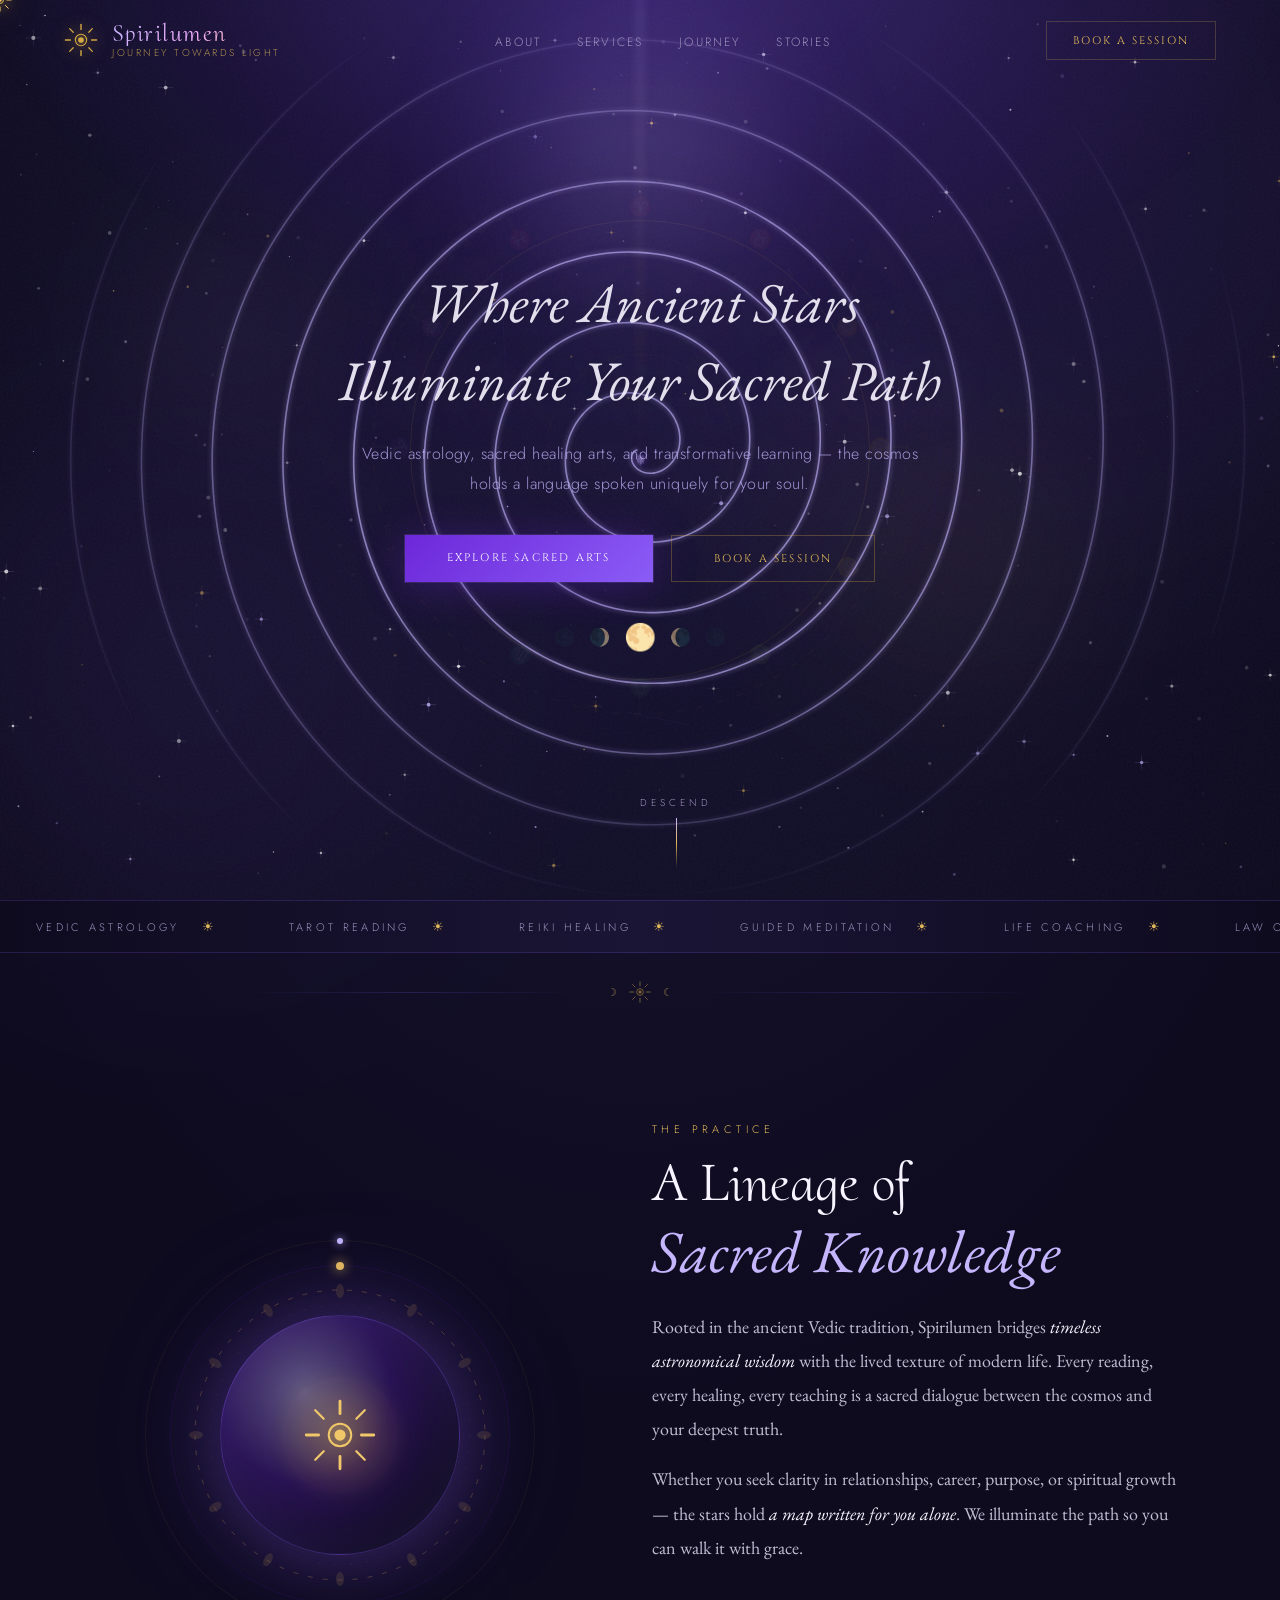
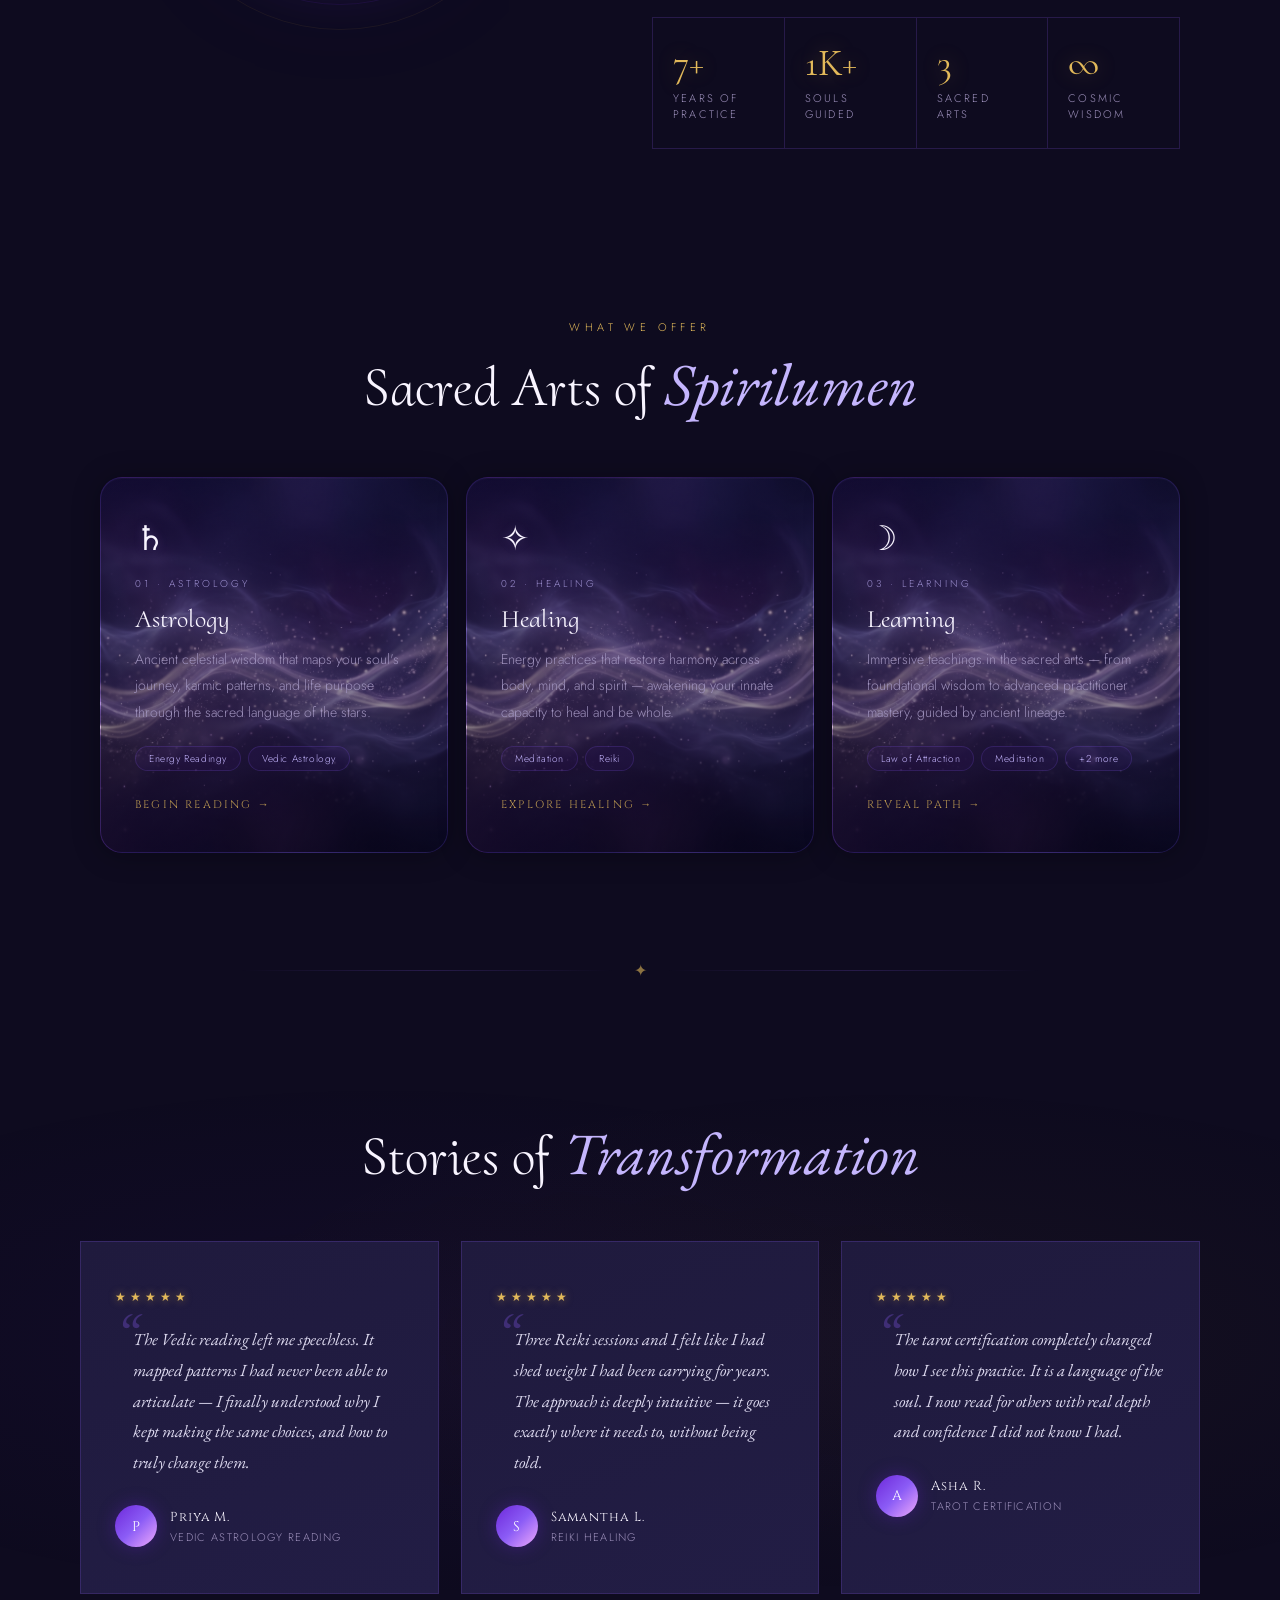
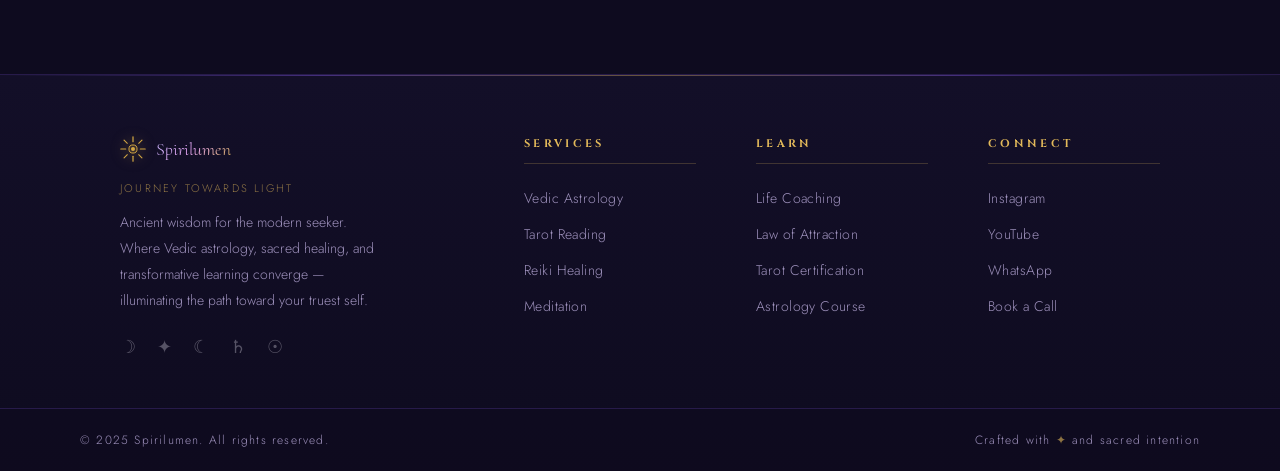
==== commit 55b94f97: "Remove 'Tarot Reading' tag from Astrology section Removed 'Tarot Reading' tag from Astrology service" ====
--- a/index.html
+++ b/index.html
@@ -293,8 +293,8 @@
         <h3 class="svc-name">Astrology</h3>
         <p class="svc-desc">Ancient celestial wisdom that maps your soul's journey, karmic patterns, and life purpose through the sacred language of the stars.</p>
         <div class="svc-tags">
+          <span class="svc-tag">Energy Readingy</span>
           <span class="svc-tag">Vedic Astrology</span>
-          <span class="svc-tag">Tarot Reading</span>
         </div>
         <a href="astrology.html" class="svc-lnk">Begin Reading →</a>
       </div>
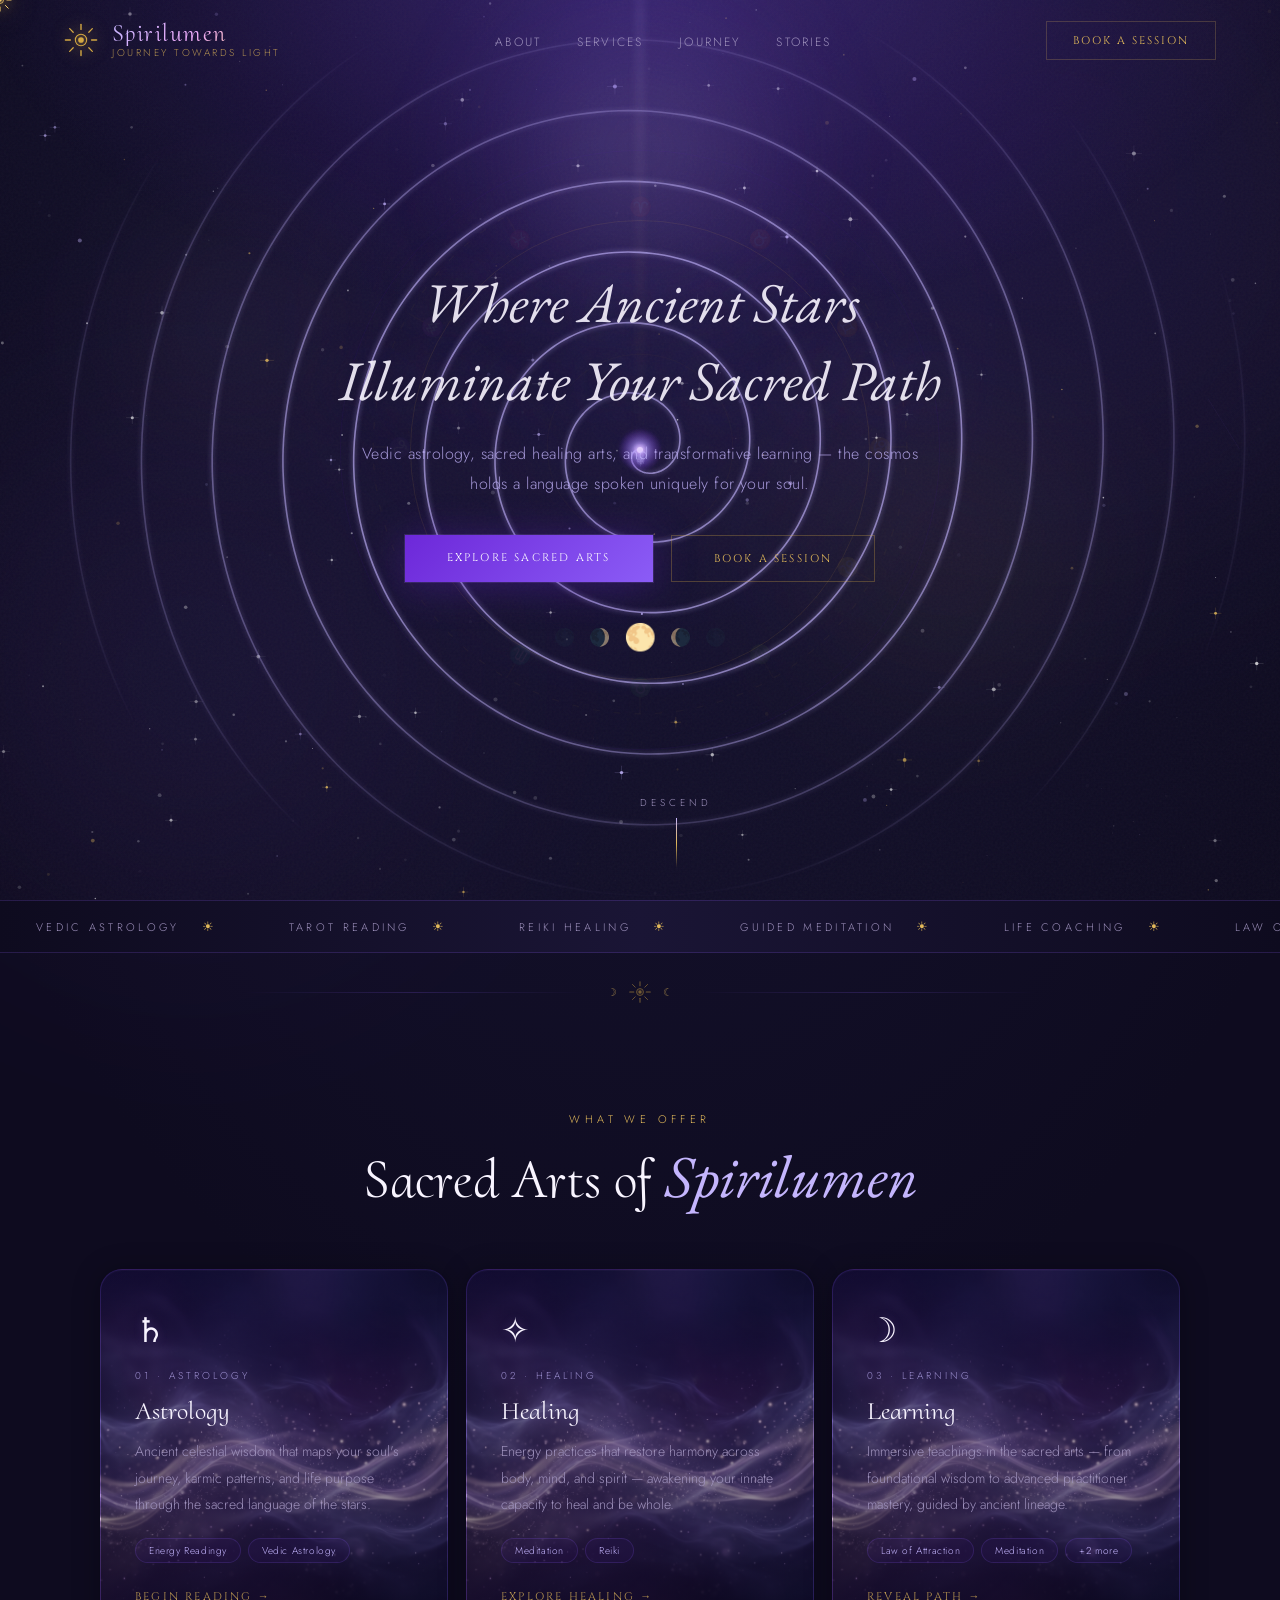
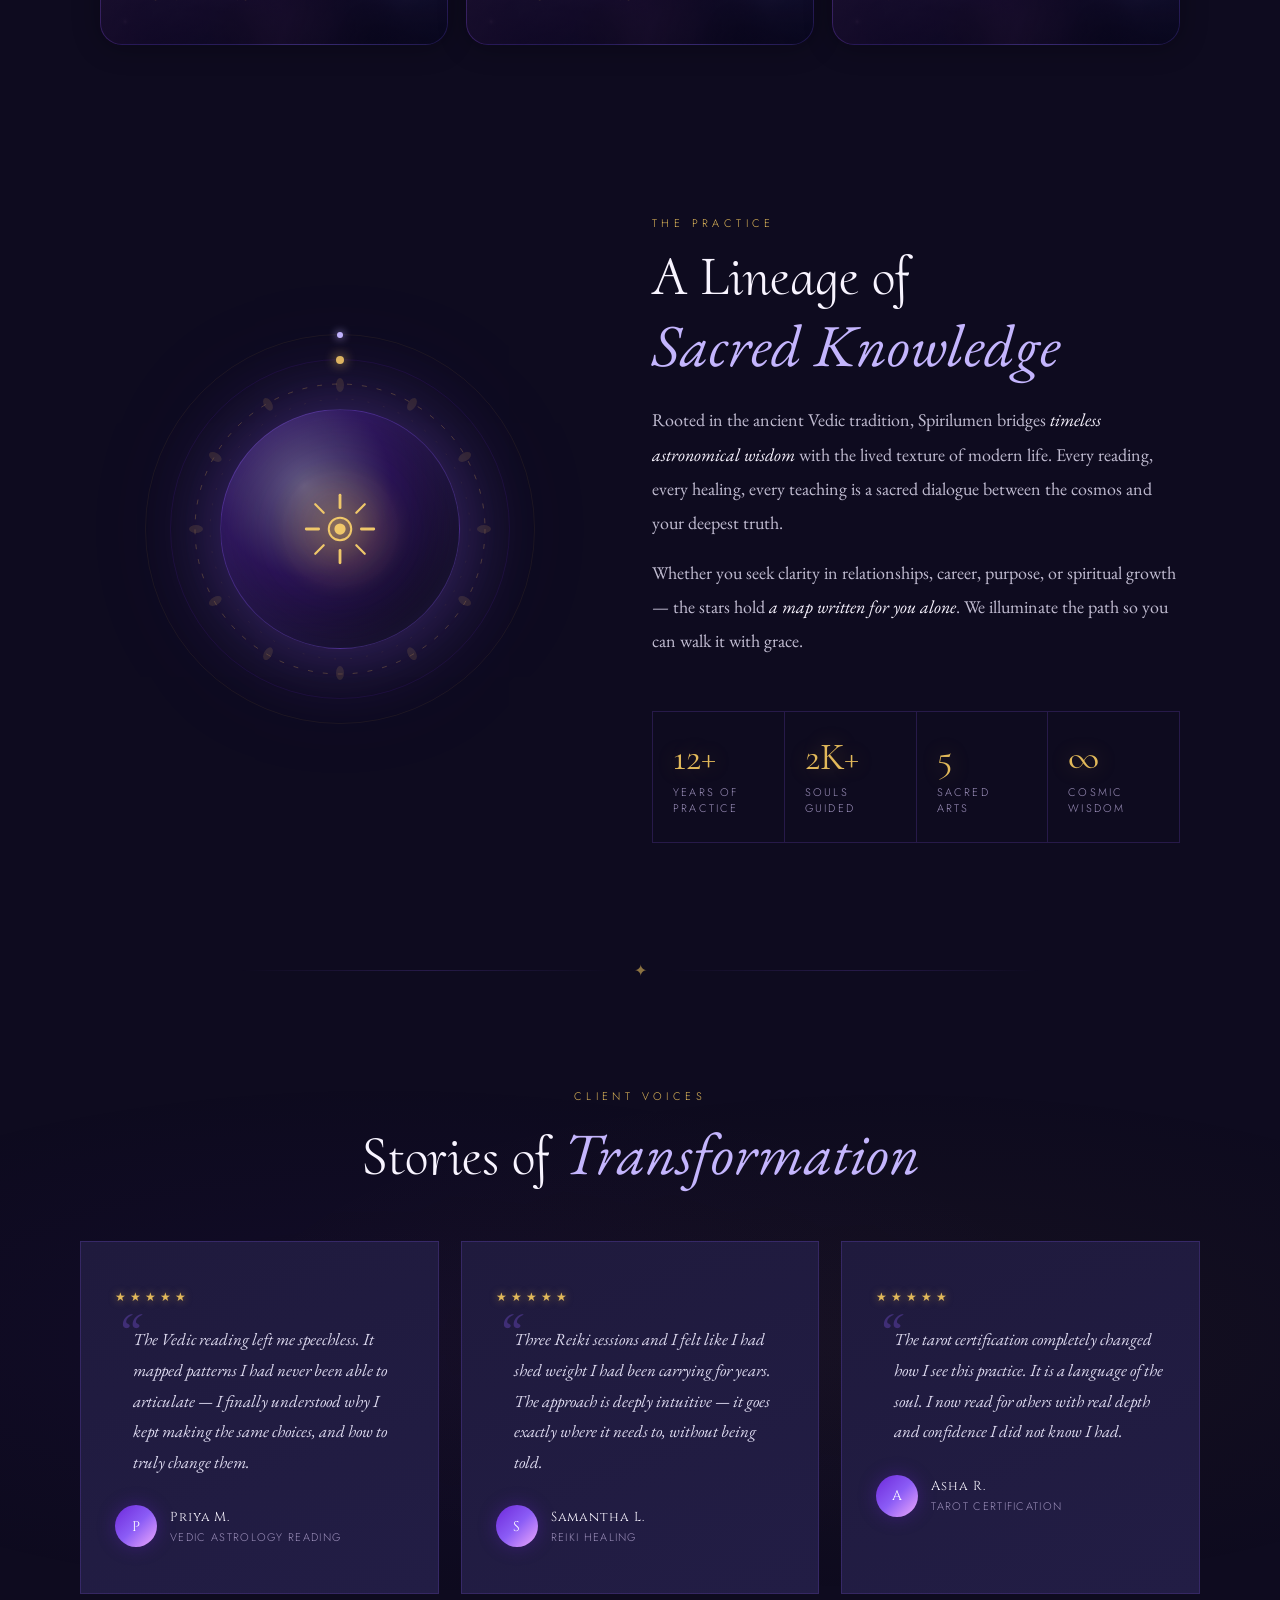
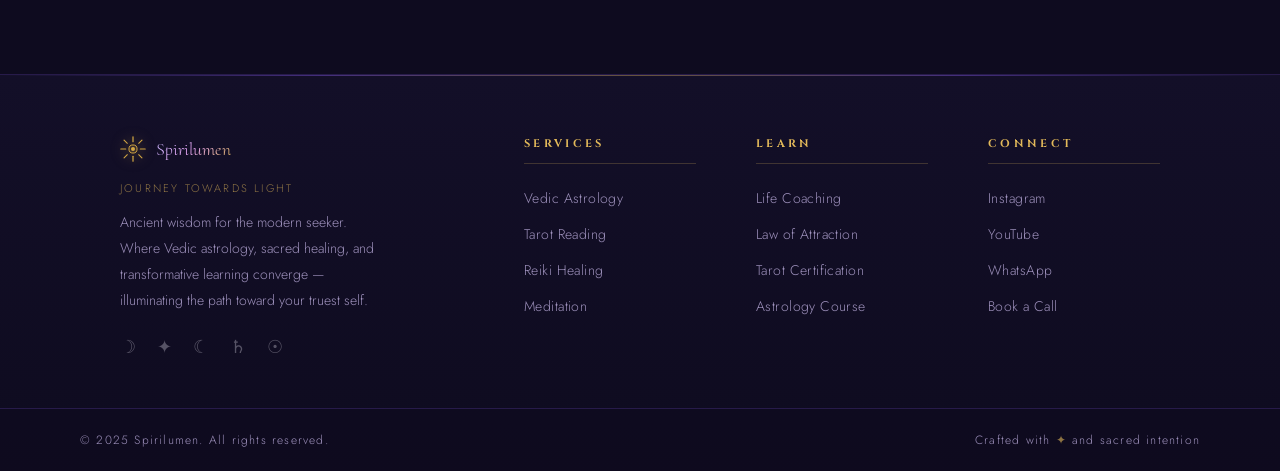
==== commit 4a83bbb2: "Add services section with cards for offerings Added a new services section with three service cards " ====
--- a/index.html
+++ b/index.html
@@ -206,7 +206,58 @@
   </div>
   <div class="s-div-l"></div>
 </div>
-
+<!-- ═══════════════════════════════════════
+     SERVICES
+════════════════════════════════════════ -->
+<div class="sw" id="services">
+  <div class="svc-w">
+    <div class="svc-hdr">
+      <span class="sl rev">What We Offer</span>
+      <h2 class="sh rev">Sacred Arts of <em>Spirilumen</em></h2>
+    </div>
+
+    <!-- 3 cards — each clickable to its own page -->
+    <div class="svc-g">
+      <div class="svc-c rev" id="sc1" data-href="astrology.html" style="cursor:pointer;">
+        <span class="svc-ic">♄</span>
+        <span class="svc-nm">01 · Astrology</span>
+        <h3 class="svc-name">Astrology</h3>
+        <p class="svc-desc">Ancient celestial wisdom that maps your soul's journey, karmic patterns, and life purpose through the sacred language of the stars.</p>
+        <div class="svc-tags">
+          <span class="svc-tag">Energy Readingy</span>
+          <span class="svc-tag">Vedic Astrology</span>
+        </div>
+        <a href="astrology.html" class="svc-lnk">Begin Reading →</a>
+      </div>
+
+      <div class="svc-c rev d1" id="sc2" data-href="healing.html" style="cursor:pointer;">
+        <span class="svc-ic">✧</span>
+        <span class="svc-nm">02 · Healing</span>
+        <h3 class="svc-name">Healing</h3>
+        <p class="svc-desc">Energy practices that restore harmony across body, mind, and spirit — awakening your innate capacity to heal and be whole.</p>
+        <div class="svc-tags">
+          <span class="svc-tag">Meditation</span>
+          <span class="svc-tag">Reiki</span>
+        </div>
+        <a href="healing.html" class="svc-lnk">Explore Healing →</a>
+      </div>
+
+      <div class="svc-c rev d2" id="sc3" data-href="learning.html" style="cursor:pointer;">
+        <span class="svc-ic">☽</span>
+        <span class="svc-nm">03 · Learning</span>
+        <h3 class="svc-name">Learning</h3>
+        <p class="svc-desc">Immersive teachings in the sacred arts — from foundational wisdom to advanced practitioner mastery, guided by ancient lineage.</p>
+        <div class="svc-tags">
+          <span class="svc-tag">Law of Attraction</span>
+          <span class="svc-tag">Meditation</span>
+          <span class="svc-tag">+2 more</span>
+        </div>
+        <a href="learning.html" class="svc-lnk">Reveal Path →</a>
+      </div>
+    </div>
+  </div>
+</div>
+  
 <!-- ═══════════════════════════════════════
      ABOUT
 ════════════════════════════════════════ -->
@@ -275,58 +326,6 @@
   </div>
 </div>
 
-<!-- ═══════════════════════════════════════
-     SERVICES
-════════════════════════════════════════ -->
-<div class="sw" id="services">
-  <div class="svc-w">
-    <div class="svc-hdr">
-      <span class="sl rev">What We Offer</span>
-      <h2 class="sh rev">Sacred Arts of <em>Spirilumen</em></h2>
-    </div>
-
-    <!-- 3 cards — each clickable to its own page -->
-    <div class="svc-g">
-      <div class="svc-c rev" id="sc1" data-href="astrology.html" style="cursor:pointer;">
-        <span class="svc-ic">♄</span>
-        <span class="svc-nm">01 · Astrology</span>
-        <h3 class="svc-name">Astrology</h3>
-        <p class="svc-desc">Ancient celestial wisdom that maps your soul's journey, karmic patterns, and life purpose through the sacred language of the stars.</p>
-        <div class="svc-tags">
-          <span class="svc-tag">Energy Readingy</span>
-          <span class="svc-tag">Vedic Astrology</span>
-        </div>
-        <a href="astrology.html" class="svc-lnk">Begin Reading →</a>
-      </div>
-
-      <div class="svc-c rev d1" id="sc2" data-href="healing.html" style="cursor:pointer;">
-        <span class="svc-ic">✧</span>
-        <span class="svc-nm">02 · Healing</span>
-        <h3 class="svc-name">Healing</h3>
-        <p class="svc-desc">Energy practices that restore harmony across body, mind, and spirit — awakening your innate capacity to heal and be whole.</p>
-        <div class="svc-tags">
-          <span class="svc-tag">Meditation</span>
-          <span class="svc-tag">Reiki</span>
-        </div>
-        <a href="healing.html" class="svc-lnk">Explore Healing →</a>
-      </div>
-
-      <div class="svc-c rev d2" id="sc3" data-href="learning.html" style="cursor:pointer;">
-        <span class="svc-ic">☽</span>
-        <span class="svc-nm">03 · Learning</span>
-        <h3 class="svc-name">Learning</h3>
-        <p class="svc-desc">Immersive teachings in the sacred arts — from foundational wisdom to advanced practitioner mastery, guided by ancient lineage.</p>
-        <div class="svc-tags">
-          <span class="svc-tag">Law of Attraction</span>
-          <span class="svc-tag">Meditation</span>
-          <span class="svc-tag">+2 more</span>
-        </div>
-        <a href="learning.html" class="svc-lnk">Reveal Path →</a>
-      </div>
-    </div>
-  </div>
-</div>
-
 <!-- ═══ DIVIDER ═══ -->
 <div class="s-div sw rev">
   <div class="s-div-l"></div>
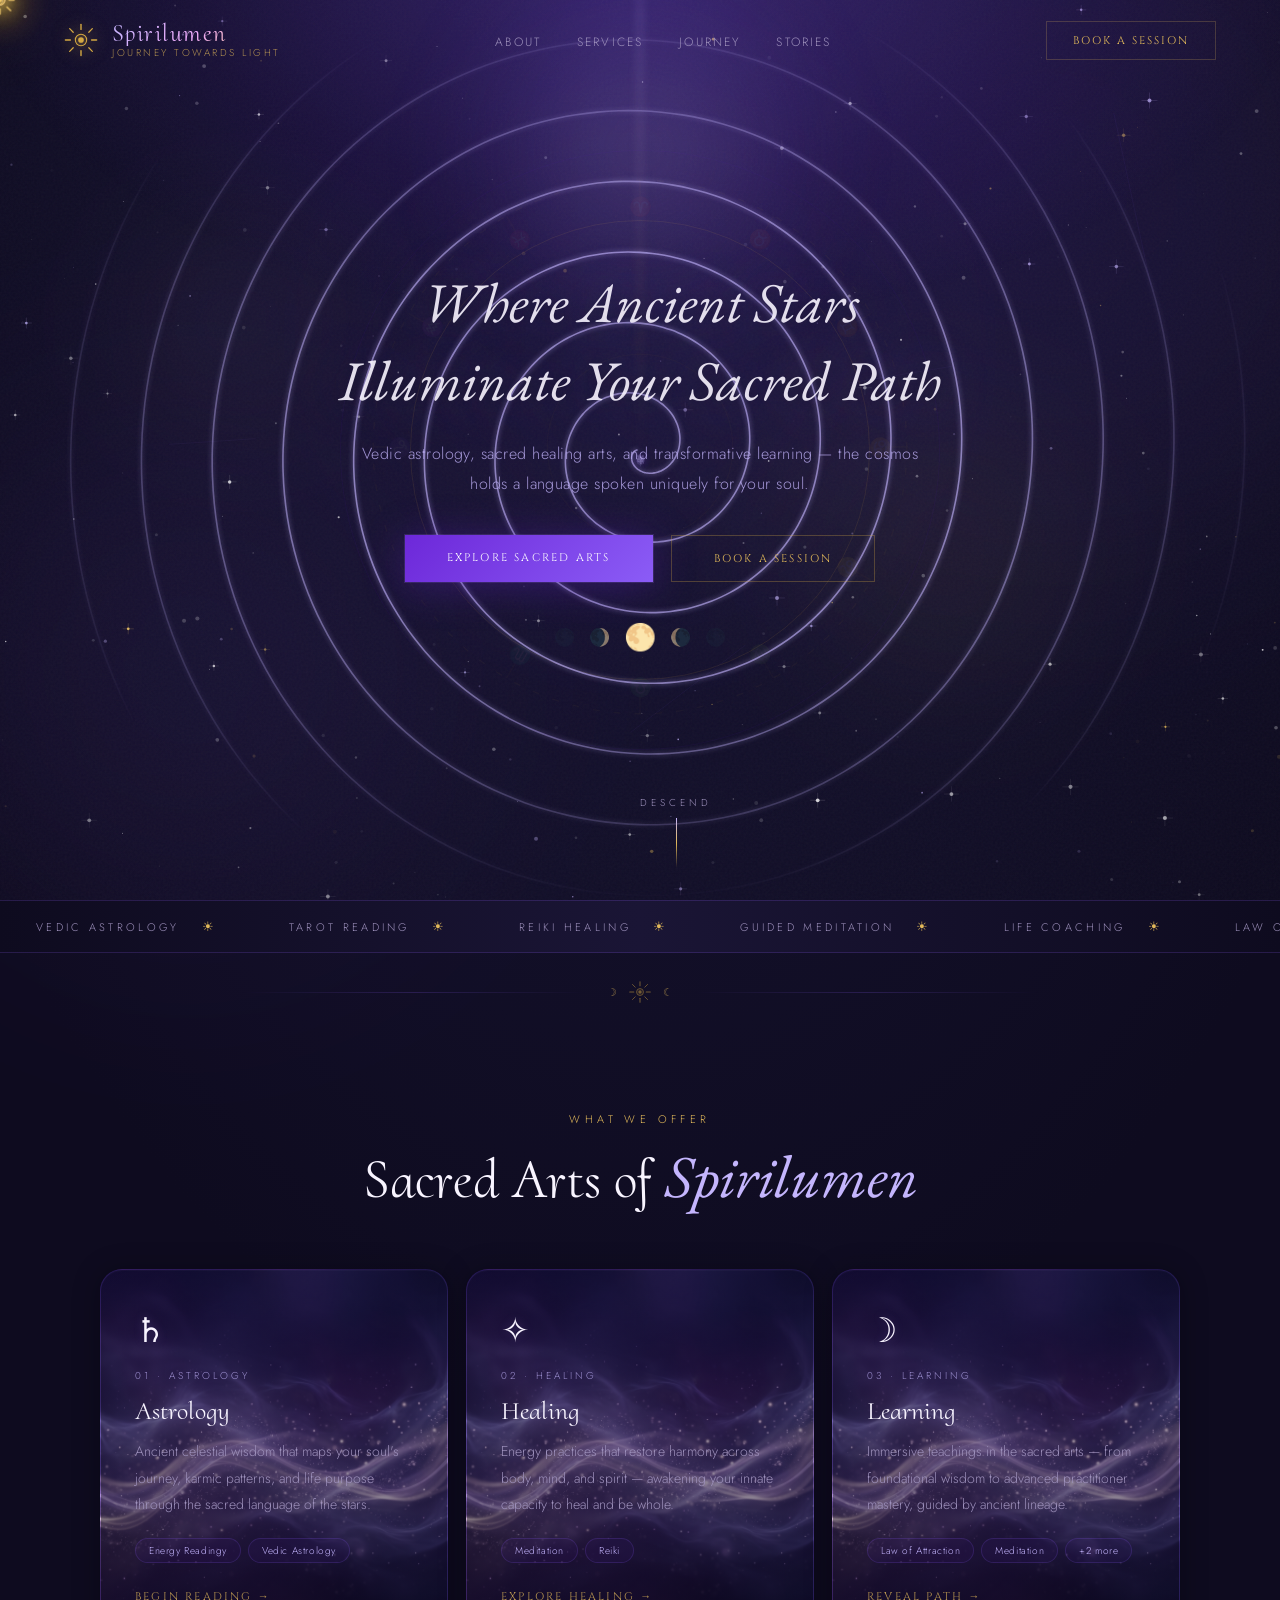
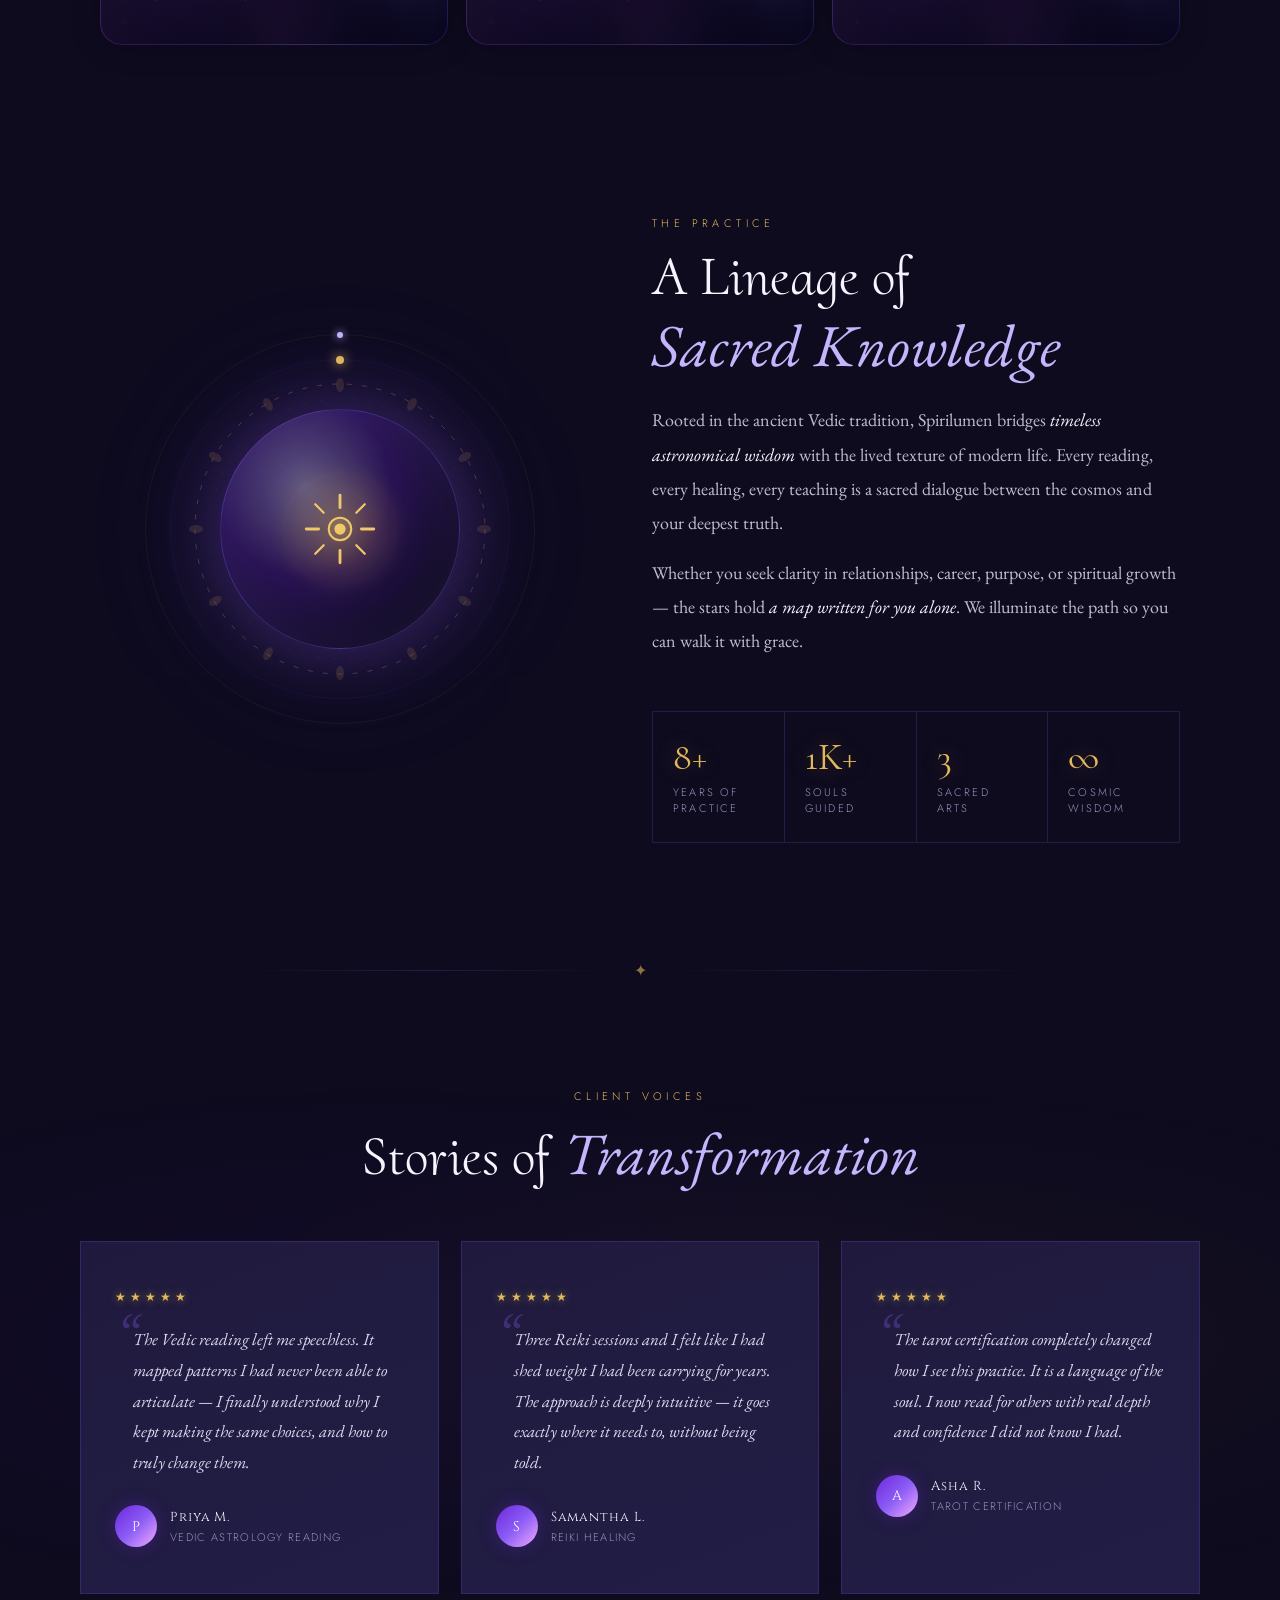
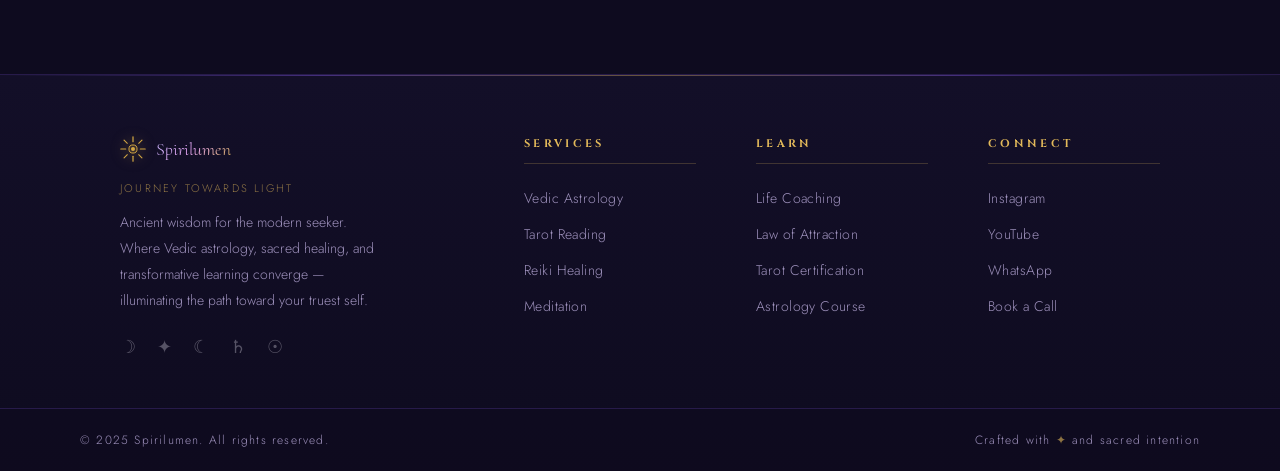
==== commit bdf12076: "Add files via upload" ====
--- a/index.html
+++ b/index.html
@@ -9,6 +9,7 @@
 <link href="https://fonts.googleapis.com/css2?family=Cinzel:wght@400;500;600&family=EB+Garamond:ital,wght@0,400;0,500;1,400;1,500&family=Cormorant+Upright:wght@300;400;500&family=Jost:wght@200;300;400&display=swap" rel="stylesheet">
 <link rel="stylesheet" href="styles.css">
 <link rel="stylesheet" href="animations.css">
+<link rel="stylesheet" href="booking-modal.css">
 </head>
 <body>
 
@@ -503,6 +504,7 @@
 
 <!-- ═══ SCRIPTS — load after DOM ═══ -->
 <script src="animations.js"></script>
+<script src="booking-modal.js"></script>
 
 </body>
 </html>
--- a/animations.css
+++ b/animations.css
@@ -65,6 +65,89 @@
 
 
 /* ============================================================
+   CURSOR — #cur-sun wrapper
+   Slight size increase via scale(1.28). Three-layer drop-shadow
+   creates warm gold ambient glow. Transitions smoothly to violet
+   on hover to match the .hov theme.
+   ============================================================ */
+#cur-sun {
+  position: fixed;
+  pointer-events: none;
+  z-index: 9999;
+  transform: translate(-50%, -50%) scale(1.28);
+  will-change: left, top;
+
+  filter:
+    drop-shadow(0 0  6px rgba(253, 224, 71,  0.90))
+    drop-shadow(0 0 14px rgba(253, 186, 20,  0.70))
+    drop-shadow(0 0 28px rgba(253, 186, 20,  0.35));
+
+  transition: filter 0.25s ease;
+}
+
+#cur-sun.hov {
+  filter:
+    drop-shadow(0 0  8px rgba(167, 139, 250, 1.00))
+    drop-shadow(0 0 20px rgba(167, 139, 250, 0.80))
+    drop-shadow(0 0 40px rgba(167, 139, 250, 0.40));
+}
+
+/* Thicker, near-opaque strokes on all SVG children */
+#cur-sun svg path,
+#cur-sun svg line,
+#cur-sun svg circle,
+#cur-sun svg ellipse,
+#cur-sun svg polyline,
+#cur-sun svg polygon,
+#cur-sun svg *[stroke] {
+  stroke-width: 2.2px;
+  stroke-opacity: 0.97;
+}
+
+/* Stroke turns violet on hover */
+#cur-sun.hov svg path,
+#cur-sun.hov svg line,
+#cur-sun.hov svg circle,
+#cur-sun.hov svg ellipse,
+#cur-sun.hov svg polyline,
+#cur-sun.hov svg polygon,
+#cur-sun.hov svg *[stroke] {
+  stroke: rgba(167, 139, 250, 1);
+  stroke-width: 2.2px;
+}
+
+
+/* ============================================================
+   CURSOR — #cur-trail moon glyph follower
+   Slightly larger and brighter than default; transitions to
+   pink-violet on hover.
+   ============================================================ */
+#cur-trail {
+  position: fixed;
+  pointer-events: none;
+  z-index: 9998;
+  transform: translate(-50%, -50%);
+  will-change: left, top;
+  font-size: 1.15rem;
+  opacity: 0.72;
+  color: rgba(196, 181, 253, 1);
+  text-shadow:
+    0 0  8px rgba(196, 181, 253, 0.85),
+    0 0 18px rgba(196, 181, 253, 0.45);
+  transition: opacity 0.2s ease, text-shadow 0.25s ease, color 0.25s ease;
+}
+
+#cur-trail.hov {
+  opacity: 1;
+  color: rgba(232, 121, 249, 1);
+  text-shadow:
+    0 0 10px rgba(232, 121, 249, 1.00),
+    0 0 24px rgba(232, 121, 249, 0.60),
+    0 0 48px rgba(232, 121, 249, 0.25);
+}
+
+
+/* ============================================================
    2. LOGO SPIN
    Used on: .logo-sun-svg (nav logo icon)
    ============================================================ */
--- a/booking-modal.css
+++ b/booking-modal.css
@@ -0,0 +1,415 @@
+/* ============================================================
+   BOOKING MODAL — booking-modal.css  (v2 — mystic redesign)
+   "Book a Session" flow: category → service → duration → redirect
+   Built from the same visual language as .svc-c cards / hero
+   nebula background / gold-violet palette already on the site.
+   ============================================================ */
+
+.bm-overlay {
+  position: fixed;
+  inset: 0;
+  z-index: 9999;
+  display: none;
+  align-items: center;
+  justify-content: center;
+  padding: 24px;
+  background: rgba(8, 6, 18, 0.78);
+  backdrop-filter: blur(8px);
+  -webkit-backdrop-filter: blur(8px);
+}
+
+.bm-overlay.open {
+  display: flex;
+  animation: bmFadeIn .3s ease;
+}
+
+@keyframes bmFadeIn { from { opacity: 0; } to { opacity: 1; } }
+
+/* ── Modal shell — nebula glass panel ── */
+.bm-modal {
+  position: relative;
+  width: 100%;
+  max-width: 580px;
+  max-height: 88vh;
+  overflow-y: auto;
+  overflow-x: hidden;
+  border-radius: 24px;
+  padding: 40px 36px 32px;
+  background:
+    radial-gradient(ellipse 120% 80% at 50% -10%, rgba(139,92,246,.16), transparent 60%),
+    linear-gradient(160deg, rgba(26,21,53,.92) 0%, rgba(14,11,31,.96) 100%);
+  border: 1px solid rgba(226,185,90,.18);
+  box-shadow:
+    0 24px 80px rgba(0,0,0,.55),
+    0 0 60px rgba(91,33,182,.12),
+    inset 0 1px 0 rgba(226,185,90,.08);
+  animation: bmRise .35s cubic-bezier(.25,.46,.45,.94);
+}
+
+@keyframes bmRise {
+  from { opacity: 0; transform: translateY(20px) scale(.97); }
+  to   { opacity: 1; transform: translateY(0) scale(1); }
+}
+
+.bm-modal::-webkit-scrollbar { width: 5px; }
+.bm-modal::-webkit-scrollbar-thumb { background: rgba(226,185,90,.3); border-radius: 4px; }
+
+/* Twinkling starfield, scattered across the panel */
+.bm-stars { position: absolute; inset: 0; overflow: hidden; pointer-events: none; border-radius: 24px; z-index: 0; }
+.bm-star {
+  position: absolute;
+  width: 2px; height: 2px;
+  background: var(--gold2);
+  border-radius: 50%;
+  opacity: .25;
+  animation: bmTwinkle 3.2s ease-in-out infinite;
+}
+@keyframes bmTwinkle {
+  0%, 100% { opacity: .15; transform: scale(1); }
+  50%      { opacity: .9;  transform: scale(1.6); }
+}
+
+.bm-modal > * { position: relative; z-index: 1; }
+
+.bm-close {
+  position: absolute;
+  top: 20px; right: 20px;
+  width: 34px; height: 34px;
+  border: 1px solid rgba(226,185,90,.25);
+  border-radius: 50%;
+  background: rgba(255,255,255,.02);
+  color: var(--muted);
+  font-size: 15px;
+  cursor: pointer;
+  display: flex; align-items: center; justify-content: center;
+  transition: all .25s ease;
+  z-index: 2;
+}
+.bm-close:hover {
+  color: var(--ink);
+  background: var(--gold2);
+  border-color: var(--gold2);
+  transform: rotate(90deg);
+}
+
+/* ── Header ── */
+.bm-glyph-row {
+  display: flex;
+  align-items: center;
+  justify-content: center;
+  gap: 10px;
+  margin-bottom: 14px;
+}
+.bm-glyph-row .bm-rule {
+  flex: 1;
+  height: 1px;
+  max-width: 60px;
+  background: linear-gradient(90deg, transparent, rgba(226,185,90,.5));
+}
+.bm-glyph-row .bm-rule.right { background: linear-gradient(90deg, rgba(226,185,90,.5), transparent); }
+.bm-glyph-sun {
+  font-size: 13px;
+  color: var(--gold);
+  animation: bmSunSpin 10s linear infinite;
+  display: inline-block;
+}
+@keyframes bmSunSpin { to { transform: rotate(360deg); } }
+
+.bm-eyebrow {
+  text-align: center;
+  font-family: 'Cinzel', serif;
+  font-size: 11px;
+  letter-spacing: .22em;
+  text-transform: uppercase;
+  color: var(--gold);
+  margin-bottom: 8px;
+}
+
+.bm-title {
+  text-align: center;
+  font-family: 'Cormorant Upright', serif;
+  font-size: 30px;
+  font-weight: 600;
+  color: var(--cream);
+  margin-bottom: 6px;
+}
+.bm-title em { color: var(--gold2); font-style: italic; }
+
+.bm-sub {
+  text-align: center;
+  font-family: 'EB Garamond', serif;
+  font-size: 15.5px;
+  font-style: italic;
+  color: var(--muted);
+  margin-bottom: 28px;
+  min-height: 22px;
+}
+
+/* ── Constellation stepper ── */
+.bm-stepper {
+  display: flex;
+  align-items: center;
+  justify-content: center;
+  gap: 8px;
+  margin-bottom: 30px;
+}
+.bm-node {
+  width: 34px; height: 34px;
+  border-radius: 50%;
+  display: flex; align-items: center; justify-content: center;
+  font-size: 14px;
+  border: 1px solid rgba(157,144,187,.3);
+  color: var(--muted);
+  background: rgba(255,255,255,.02);
+  cursor: default;
+  transition: all .3s ease;
+  flex-shrink: 0;
+}
+.bm-node.done {
+  cursor: pointer;
+  color: var(--ink);
+  background: var(--gold2);
+  border-color: var(--gold2);
+}
+.bm-node.current {
+  color: var(--gold2);
+  border-color: var(--gold);
+  box-shadow: 0 0 0 4px rgba(226,185,90,.12), 0 0 16px rgba(226,185,90,.35);
+  animation: bmNodePulse 1.8s ease-in-out infinite;
+}
+@keyframes bmNodePulse {
+  0%, 100% { box-shadow: 0 0 0 4px rgba(226,185,90,.12), 0 0 14px rgba(226,185,90,.3); }
+  50%      { box-shadow: 0 0 0 6px rgba(226,185,90,.18), 0 0 22px rgba(226,185,90,.5); }
+}
+.bm-node-line {
+  width: 28px;
+  height: 1px;
+  background: rgba(157,144,187,.25);
+  flex-shrink: 0;
+  position: relative;
+}
+.bm-node-line.filled { background: rgba(226,185,90,.55); }
+
+/* ── Steps ── */
+.bm-step { display: none; }
+.bm-step.active { display: block; animation: bmStepIn .3s ease; }
+@keyframes bmStepIn {
+  from { opacity: 0; transform: translateX(10px); }
+  to   { opacity: 1; transform: translateX(0); }
+}
+
+.bm-grid {
+  display: grid;
+  grid-template-columns: 1fr 1fr;
+  gap: 14px;
+}
+
+/* ── Mystic option cards (category & service) ── */
+.bm-card {
+  position: relative;
+  overflow: hidden;
+  text-align: left;
+  cursor: pointer;
+  border-radius: 16px;
+  padding: 24px 18px 20px;
+  background: linear-gradient(150deg, rgba(31,26,61,.7) 0%, rgba(17,13,38,.75) 100%);
+  border: 1px solid rgba(139,92,246,.16);
+  transition: transform .35s cubic-bezier(.25,.46,.45,.94), border-color .35s, box-shadow .35s;
+  font-family: 'Jost', sans-serif;
+  color: var(--cream);
+}
+.bm-card::before {
+  content: '';
+  position: absolute;
+  width: 180px; height: 180px;
+  border-radius: 50%;
+  background: radial-gradient(circle, rgba(226,185,90,.14), transparent 70%);
+  top: var(--my, -60px); left: var(--mx, -60px);
+  transform: translate(-50%, -50%);
+  opacity: 0;
+  transition: opacity .4s;
+  pointer-events: none;
+}
+.bm-card:hover {
+  transform: translateY(-4px);
+  border-color: rgba(226,185,90,.4);
+  box-shadow: 0 14px 36px rgba(0,0,0,.35), 0 0 24px rgba(226,185,90,.08);
+}
+.bm-card:hover::before { opacity: 1; }
+
+.bm-card-ic {
+  display: block;
+  font-size: 26px;
+  color: var(--gold2);
+  margin-bottom: 14px;
+  filter: drop-shadow(0 0 8px rgba(226,185,90,.3));
+  transition: transform .4s cubic-bezier(.34,1.56,.64,1);
+}
+.bm-card:hover .bm-card-ic { transform: scale(1.15) rotate(-6deg); }
+
+.bm-card-name {
+  font-family: 'Cormorant Upright', serif;
+  font-size: 21px;
+  font-weight: 600;
+  margin-bottom: 6px;
+  display: block;
+}
+
+.bm-card-desc {
+  font-family: 'EB Garamond', serif;
+  font-size: 13.5px;
+  line-height: 1.5;
+  color: var(--muted);
+  display: block;
+}
+
+/* Single-column variant for service step under narrower categories */
+.bm-grid.bm-grid-1 { grid-template-columns: 1fr; }
+
+/* ── Duration cards — moon-phase styled ── */
+.bm-grid-duration { grid-template-columns: repeat(3, 1fr); gap: 12px; }
+.bm-dur-card {
+  display: flex;
+  flex-direction: column;
+  align-items: center;
+  text-align: center;
+  gap: 8px;
+  padding: 22px 10px 18px;
+  border-radius: 16px;
+  cursor: pointer;
+  background: linear-gradient(150deg, rgba(31,26,61,.7) 0%, rgba(17,13,38,.75) 100%);
+  border: 1px solid rgba(139,92,246,.16);
+  transition: transform .3s ease, border-color .3s, box-shadow .3s;
+  color: var(--cream);
+  font-family: 'Jost', sans-serif;
+}
+.bm-dur-card:hover {
+  transform: translateY(-3px);
+  border-color: rgba(226,185,90,.45);
+  box-shadow: 0 10px 28px rgba(0,0,0,.3), 0 0 20px rgba(226,185,90,.1);
+}
+.bm-moon {
+  width: 26px; height: 26px;
+  border-radius: 50%;
+  position: relative;
+  background: rgba(226,185,90,.08);
+  border: 1px solid rgba(226,185,90,.4);
+  overflow: hidden;
+}
+.bm-moon::after {
+  content: '';
+  position: absolute;
+  top: 0; bottom: 0; right: 0;
+  background: var(--gold2);
+  box-shadow: 0 0 10px rgba(226,185,90,.6);
+}
+.bm-dur-card[data-phase="sliver"] .bm-moon::after  { width: 25%; }
+.bm-dur-card[data-phase="half"]   .bm-moon::after  { width: 55%; }
+.bm-dur-card[data-phase="full"]   .bm-moon::after  { width: 100%; left: 0; }
+
+.bm-dur-time {
+  font-family: 'Cormorant Upright', serif;
+  font-size: 19px;
+  font-weight: 600;
+}
+.bm-dur-tag {
+  font-size: 11.5px;
+  letter-spacing: .04em;
+  color: var(--muted);
+  font-style: italic;
+}
+
+@media (max-width: 480px) {
+  .bm-modal { padding: 30px 20px 24px; }
+  .bm-title { font-size: 24px; }
+  .bm-grid { grid-template-columns: 1fr; }
+  .bm-grid-duration { grid-template-columns: 1fr; }
+  .bm-node-line { width: 16px; }
+}
+
+/* ── Footer trail (text breadcrumb, secondary nav) ── */
+.bm-trail {
+  display: flex;
+  justify-content: center;
+  flex-wrap: wrap;
+  gap: 6px;
+  margin-top: 22px;
+  font-family: 'Jost', sans-serif;
+  font-size: 11.5px;
+}
+.bm-crumb { color: var(--p3); cursor: pointer; opacity: .75; }
+.bm-crumb:hover { color: var(--gold2); }
+.bm-crumb.current { color: var(--gold2); cursor: default; opacity: 1; }
+.bm-trail-sep { color: var(--muted); opacity: .4; }
+
+/* ── Redirect step — sacred seal animation ── */
+.bm-redirect {
+  display: flex;
+  flex-direction: column;
+  align-items: center;
+  text-align: center;
+  padding: 24px 10px 6px;
+}
+.bm-seal {
+  position: relative;
+  width: 72px; height: 72px;
+  margin-bottom: 22px;
+}
+.bm-seal-ring {
+  position: absolute; inset: 0;
+  border-radius: 50%;
+  border: 1.5px solid rgba(226,185,90,.25);
+  border-top-color: var(--gold2);
+  animation: bmSealSpin 1.6s linear infinite;
+}
+.bm-seal-ring.r2 {
+  inset: 12px;
+  border-width: 1px;
+  border-top-color: transparent;
+  border-right-color: var(--p2);
+  animation-duration: 2.2s;
+  animation-direction: reverse;
+}
+.bm-seal-core {
+  position: absolute;
+  inset: 28px;
+  border-radius: 50%;
+  background: var(--gold2);
+  box-shadow: 0 0 18px rgba(226,185,90,.6);
+  animation: bmCorePulse 1.6s ease-in-out infinite;
+}
+@keyframes bmSealSpin { to { transform: rotate(360deg); } }
+@keyframes bmCorePulse {
+  0%, 100% { opacity: .6; transform: scale(.9); }
+  50%      { opacity: 1;  transform: scale(1.1); }
+}
+
+.bm-redirect-eyebrow {
+  font-family: 'Cinzel', serif;
+  font-size: 10.5px;
+  letter-spacing: .2em;
+  text-transform: uppercase;
+  color: var(--gold);
+  margin-bottom: 8px;
+}
+.bm-redirect-text {
+  font-family: 'Cormorant Upright', serif;
+  font-size: 19px;
+  color: var(--cream);
+  margin-bottom: 4px;
+}
+.bm-redirect-sub {
+  font-family: 'EB Garamond', serif;
+  font-size: 13.5px;
+  font-style: italic;
+  color: var(--muted);
+}
+.bm-redirect-link {
+  margin-top: 18px;
+  font-size: 12.5px;
+  color: var(--gold2);
+  text-decoration: underline;
+  text-underline-offset: 3px;
+  cursor: pointer;
+}
+.bm-redirect-link:hover { color: var(--cream); }
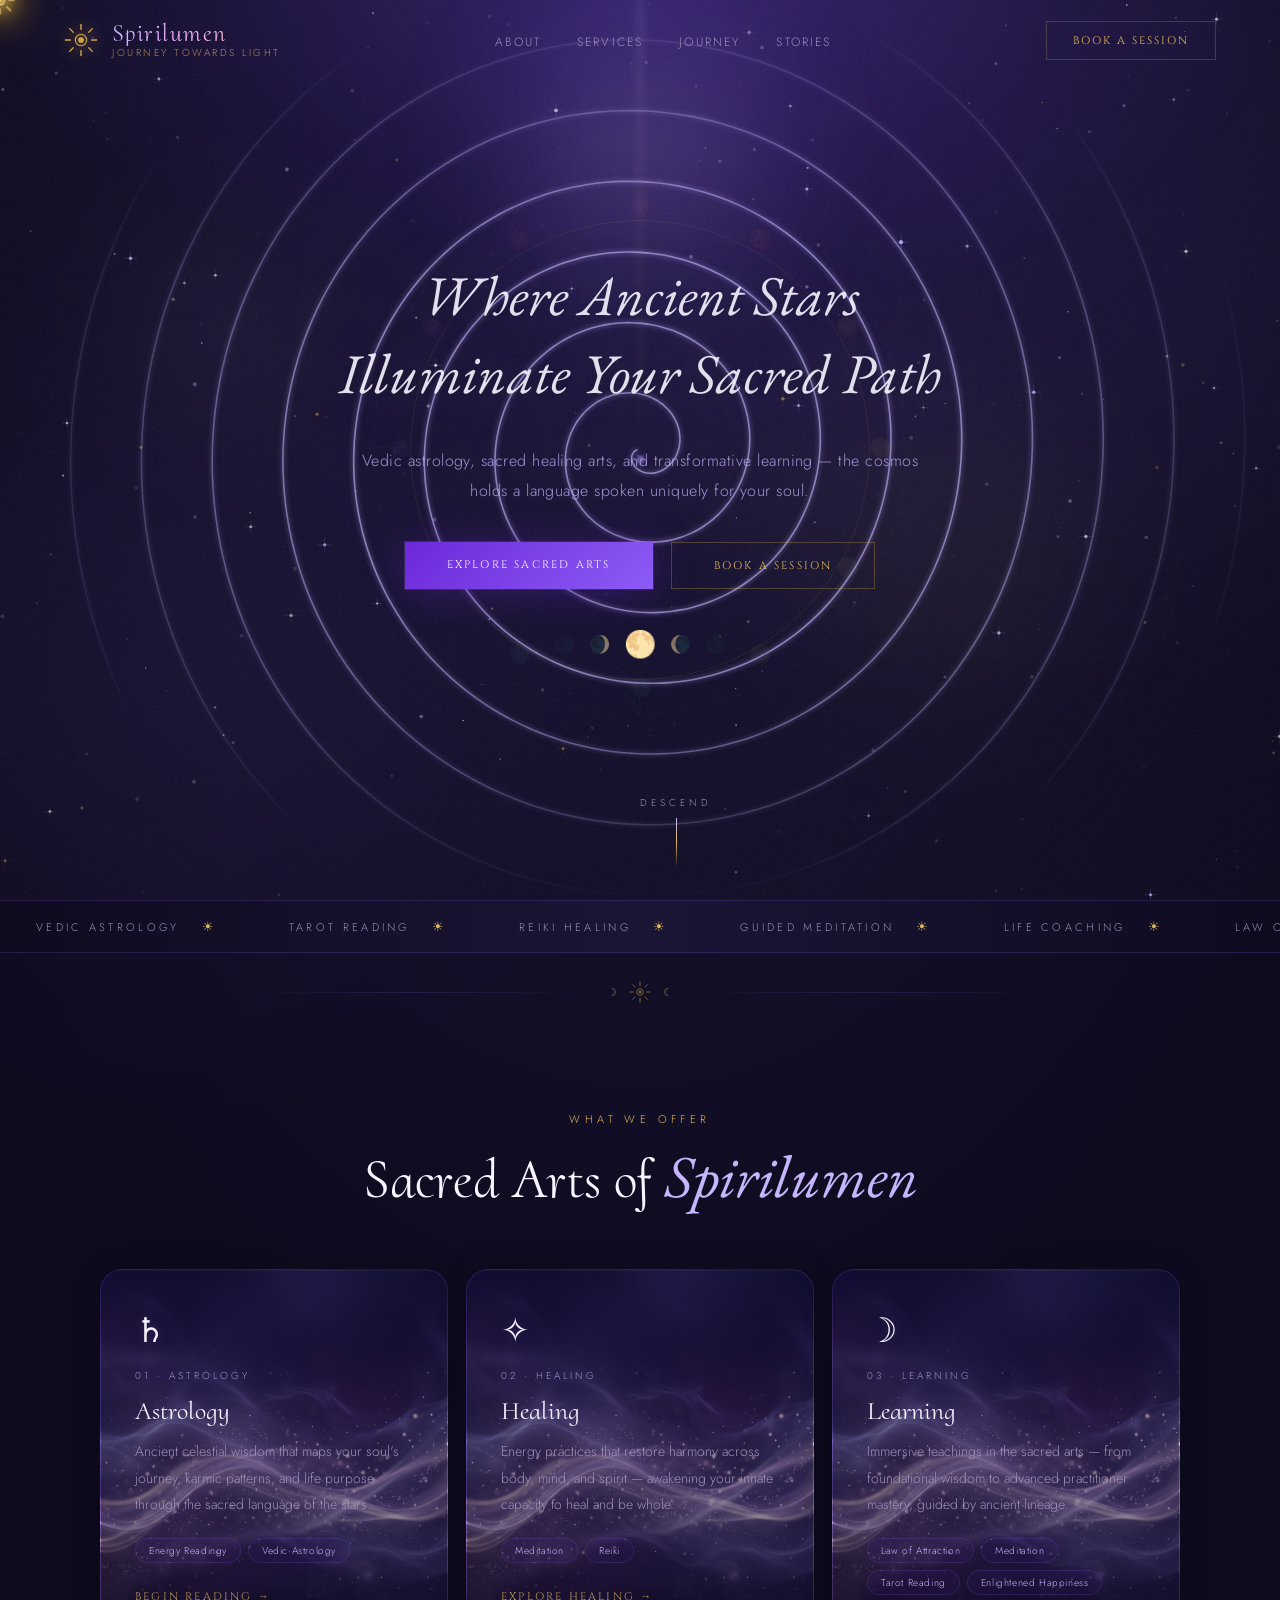
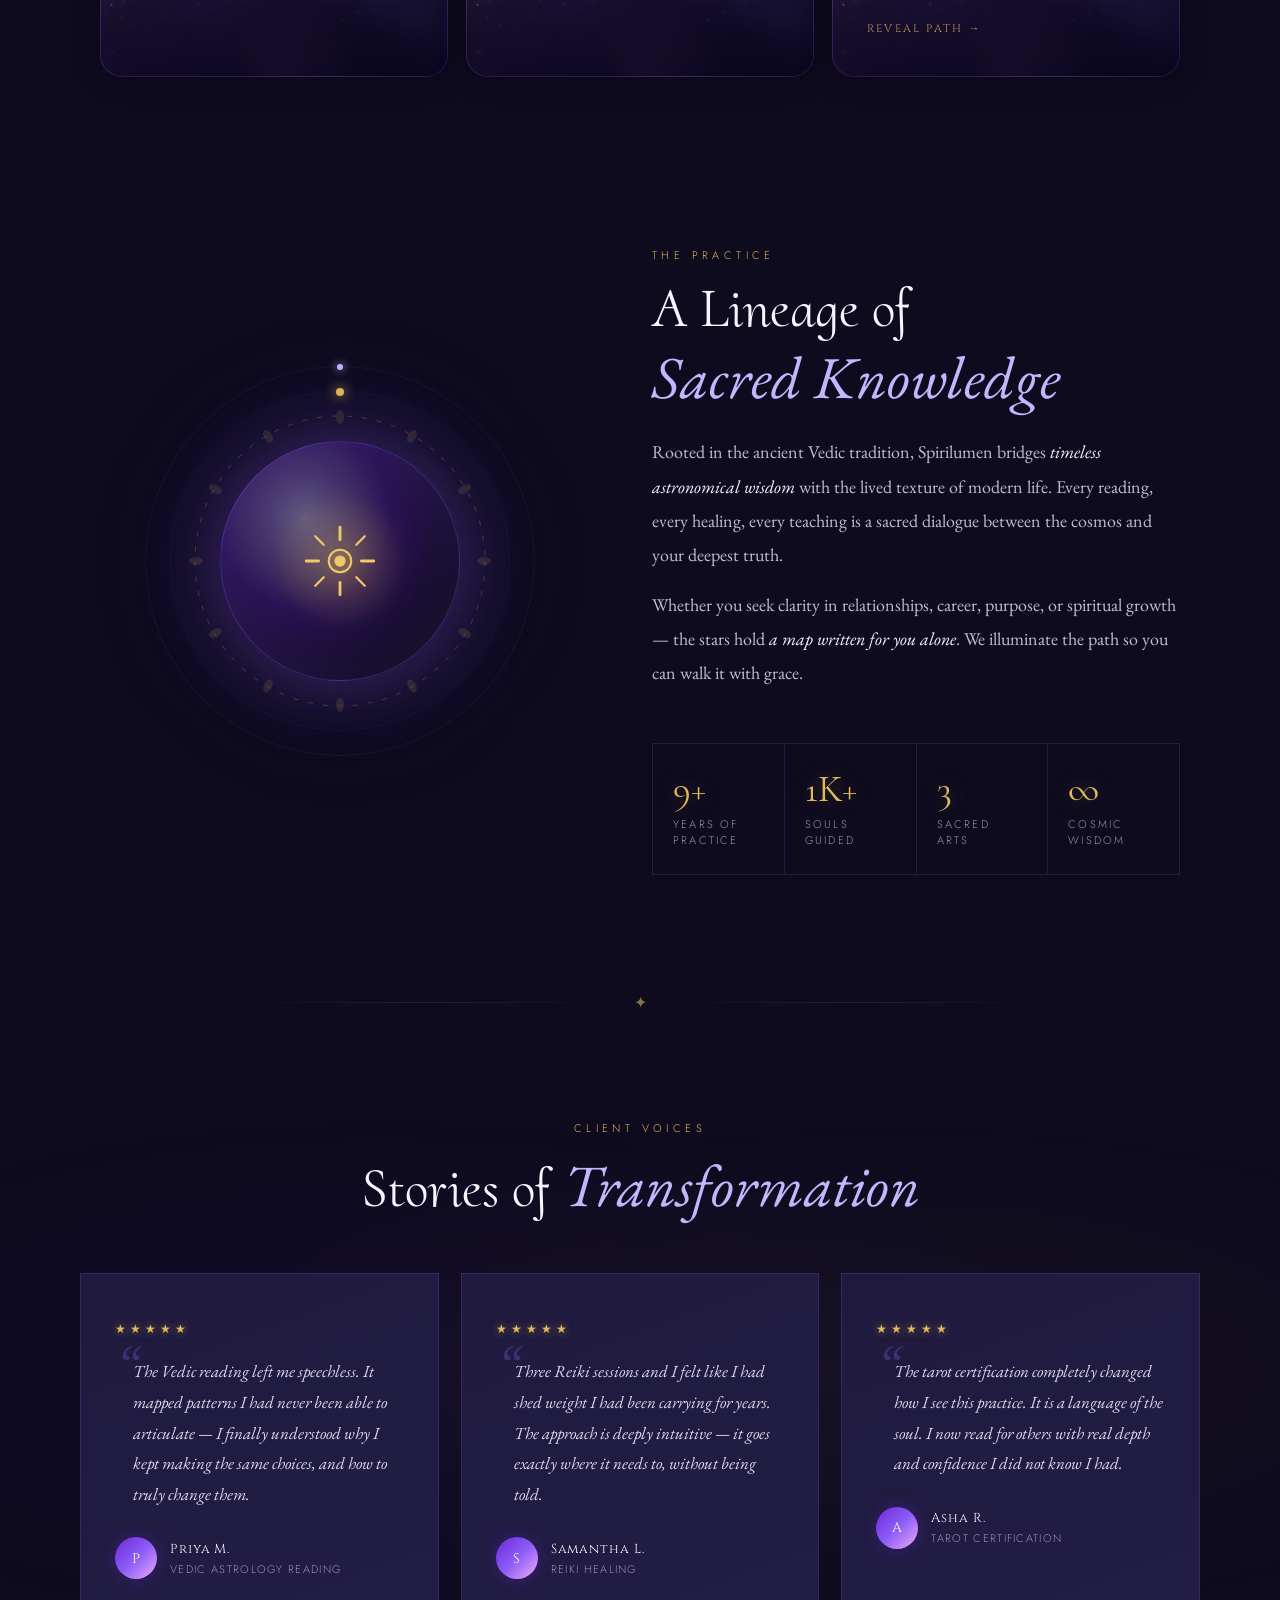
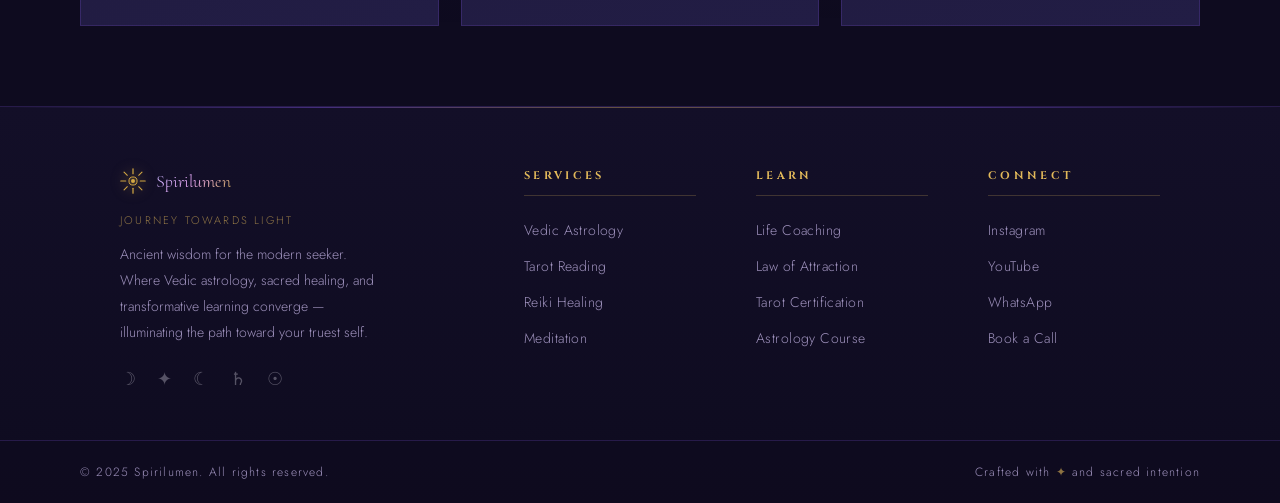
==== commit ef975ca5: "Add new service tags to index.html" ====
--- a/index.html
+++ b/index.html
@@ -251,7 +251,8 @@
         <div class="svc-tags">
           <span class="svc-tag">Law of Attraction</span>
           <span class="svc-tag">Meditation</span>
-          <span class="svc-tag">+2 more</span>
+          <span class="svc-tag">Tarot Reading</span>
+          <span class="svc-tag">Enlightened Happiness</span>
         </div>
         <a href="learning.html" class="svc-lnk">Reveal Path →</a>
       </div>
--- a/styles.css
+++ b/styles.css
@@ -464,7 +464,7 @@
 
 .hero-sub {
   max-width: 560px;
-  margin: 18px auto 0;
+  margin: 32px auto 0;
   font-size: 16px;
   line-height: 1.9;
   color: rgba(196, 181, 253, .8);
@@ -1606,4 +1606,4 @@
   .brand-sphere { width: 240px; height: 240px; }
   .bo1 { width: 260px; height: 260px; }
   .bo2 { width: 300px; height: 300px; }
-}+}
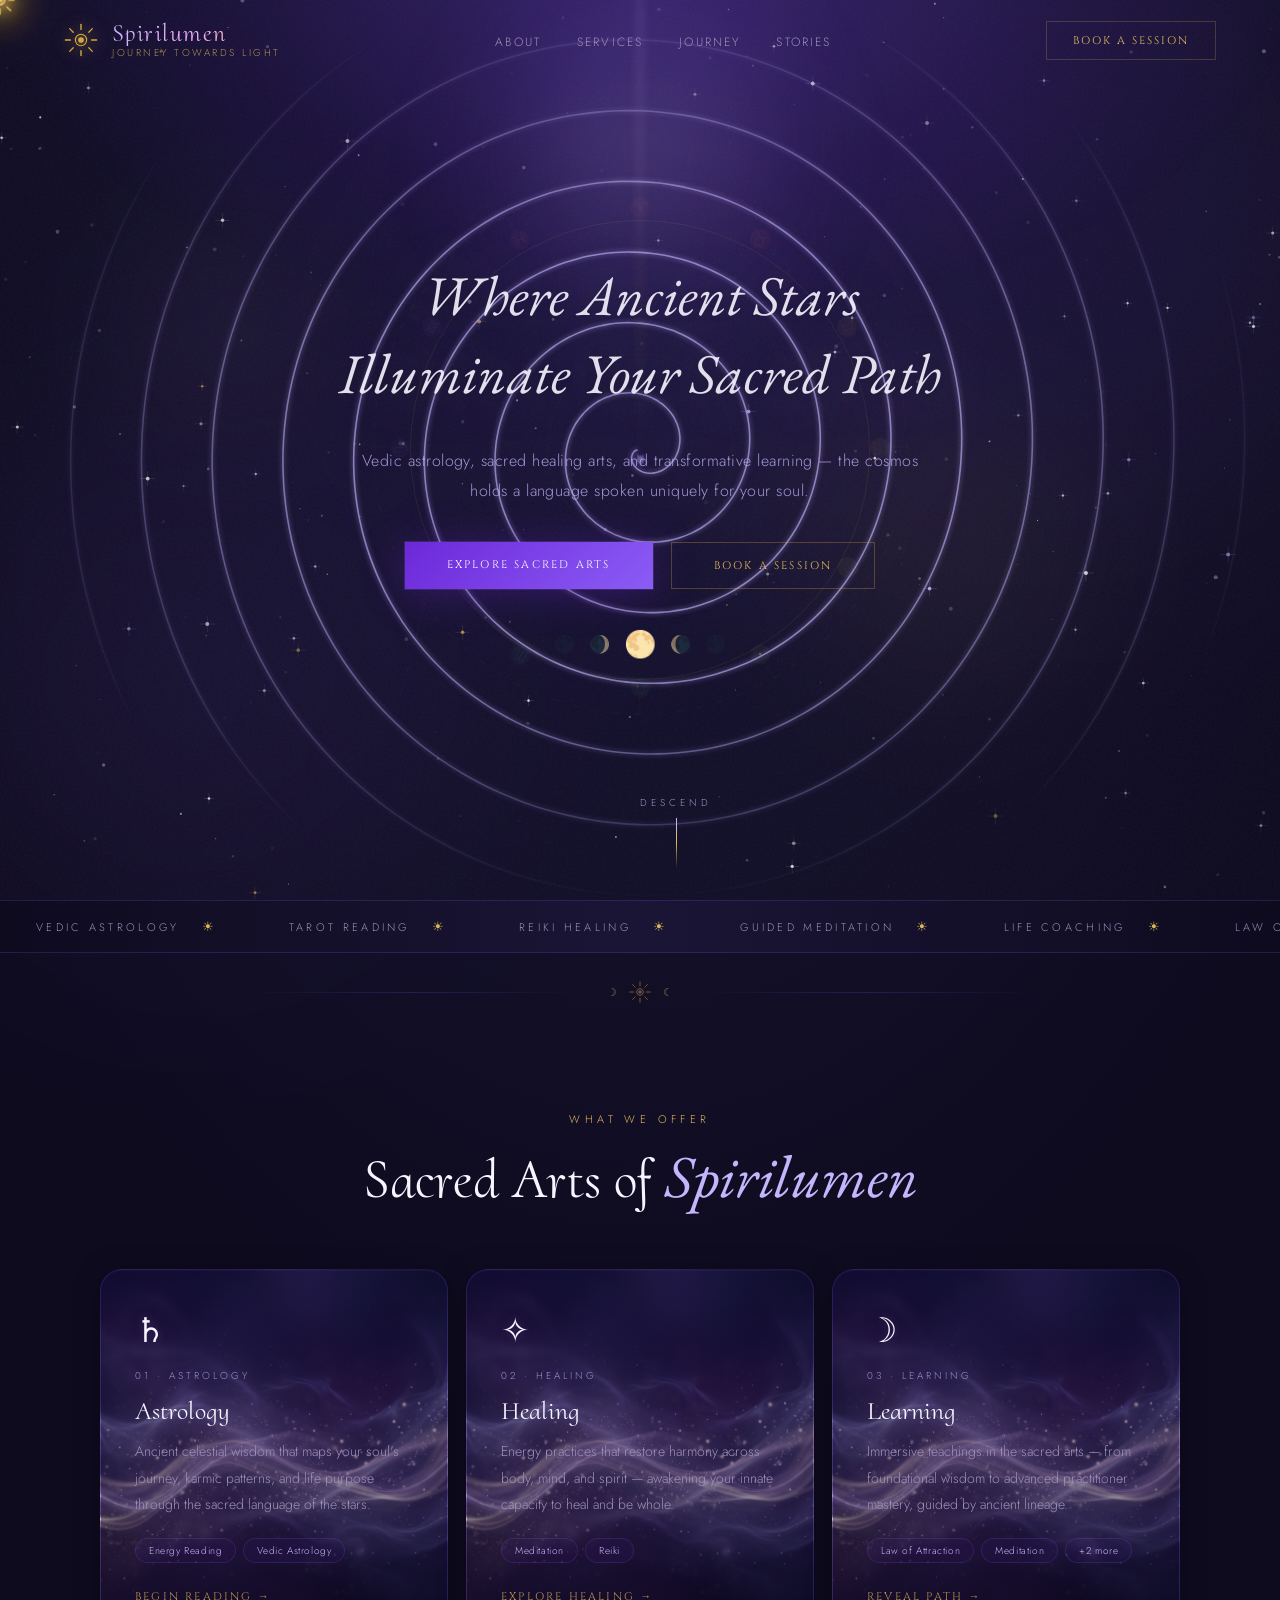
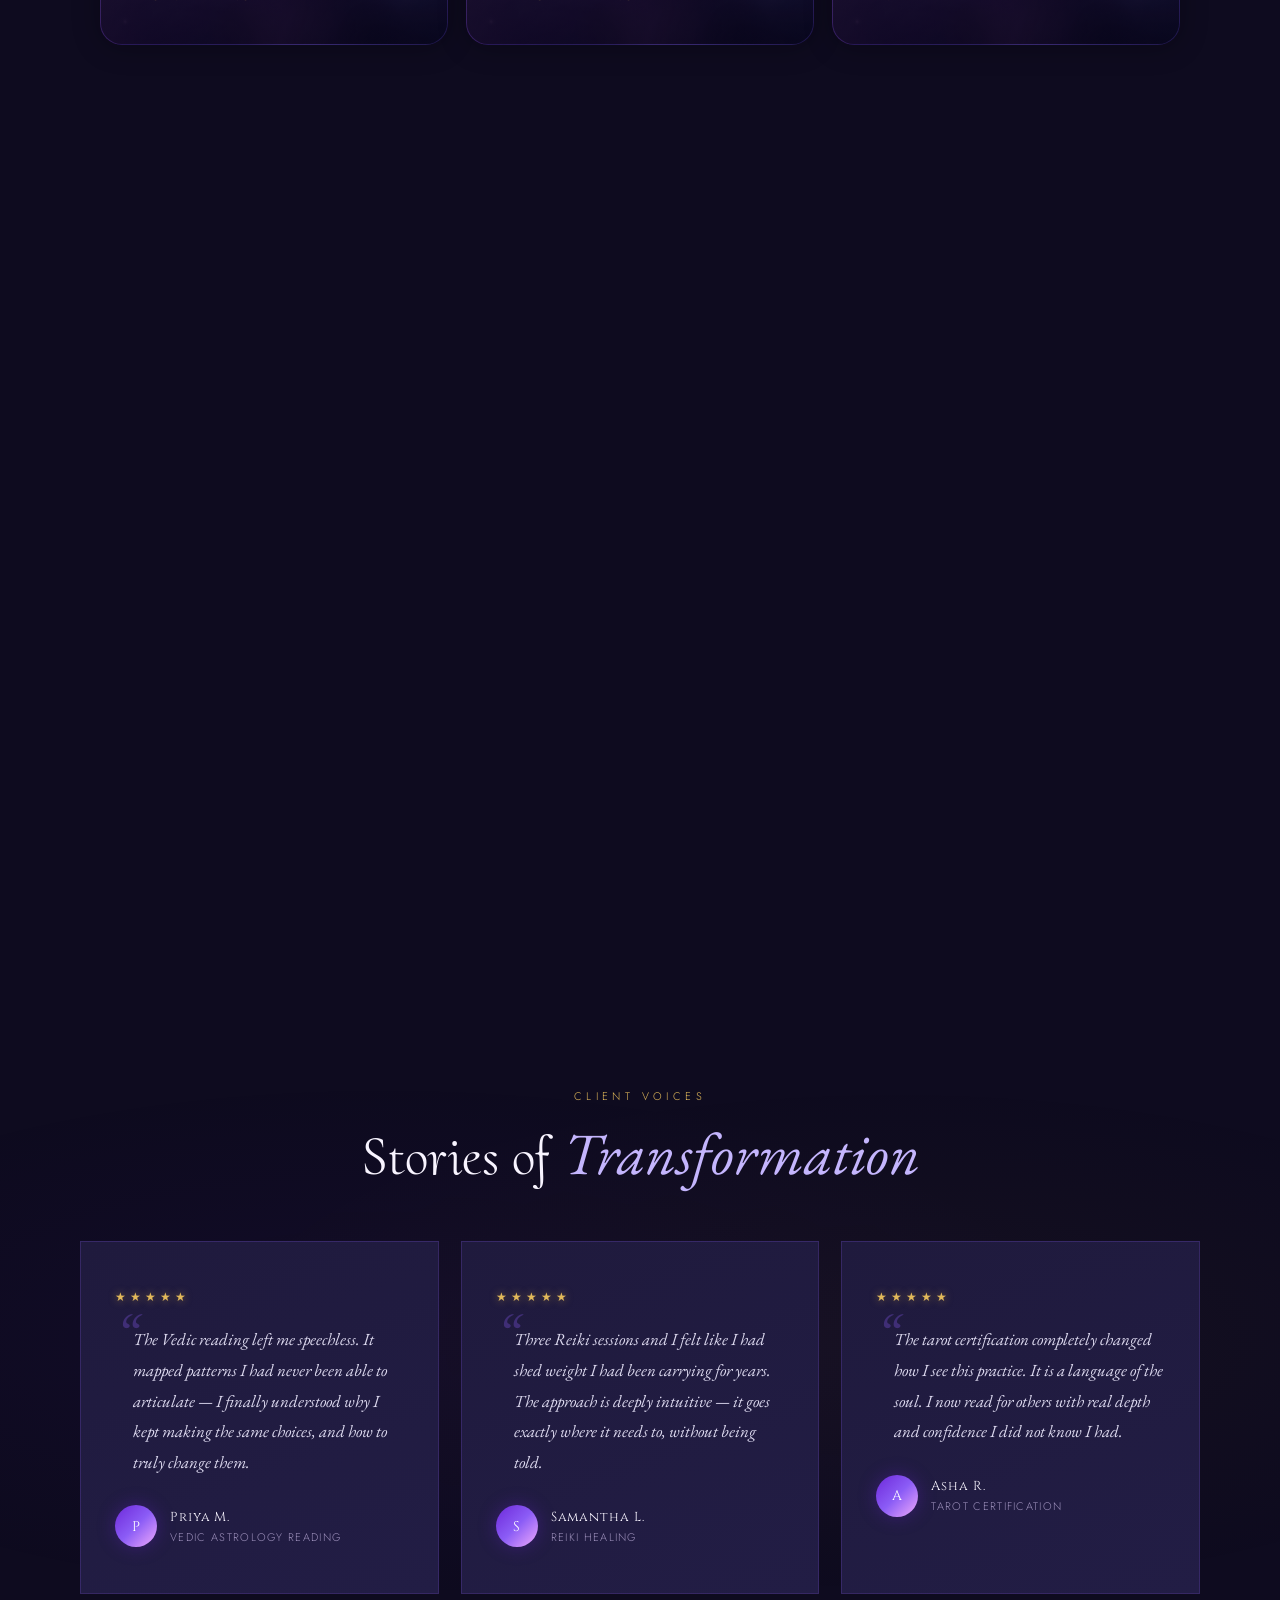
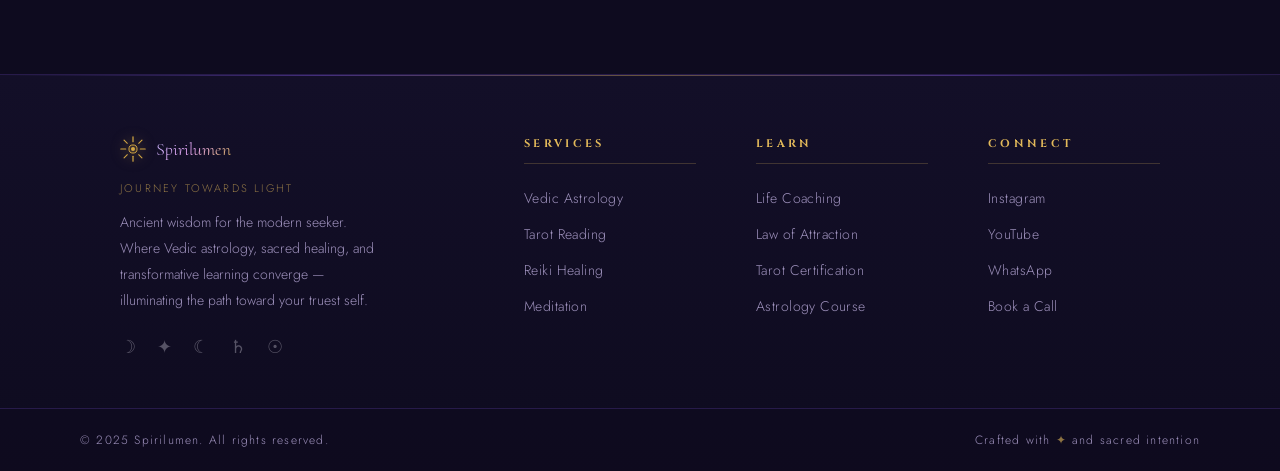
==== commit de67b3fa: "Add clickable service tag badges with deep links" ====
--- a/index.html
+++ b/index.html
@@ -225,8 +225,8 @@
         <h3 class="svc-name">Astrology</h3>
         <p class="svc-desc">Ancient celestial wisdom that maps your soul's journey, karmic patterns, and life purpose through the sacred language of the stars.</p>
         <div class="svc-tags">
-          <span class="svc-tag">Energy Readingy</span>
-          <span class="svc-tag">Vedic Astrology</span>
+          <span class="svc-tag" data-tag-href="astrology.html#tab-energy">Energy Reading</span>
+          <span class="svc-tag" data-tag-href="astrology.html#tab-vedic">Vedic Astrology</span>
         </div>
         <a href="astrology.html" class="svc-lnk">Begin Reading →</a>
       </div>
@@ -237,8 +237,8 @@
         <h3 class="svc-name">Healing</h3>
         <p class="svc-desc">Energy practices that restore harmony across body, mind, and spirit — awakening your innate capacity to heal and be whole.</p>
         <div class="svc-tags">
-          <span class="svc-tag">Meditation</span>
-          <span class="svc-tag">Reiki</span>
+          <span class="svc-tag" data-tag-href="healing.html#tab-meditation">Meditation</span>
+          <span class="svc-tag" data-tag-href="healing.html#tab-reiki">Reiki</span>
         </div>
         <a href="healing.html" class="svc-lnk">Explore Healing →</a>
       </div>
@@ -249,10 +249,9 @@
         <h3 class="svc-name">Learning</h3>
         <p class="svc-desc">Immersive teachings in the sacred arts — from foundational wisdom to advanced practitioner mastery, guided by ancient lineage.</p>
         <div class="svc-tags">
-          <span class="svc-tag">Law of Attraction</span>
-          <span class="svc-tag">Meditation</span>
-          <span class="svc-tag">Tarot Reading</span>
-          <span class="svc-tag">Enlightened Happiness</span>
+          <span class="svc-tag" data-tag-href="learning.html#tab-courses">Law of Attraction</span>
+          <span class="svc-tag" data-tag-href="learning.html#tab-courses">Meditation</span>
+          <span class="svc-tag" data-tag-href="learning.html#tab-courses">+2 more</span>
         </div>
         <a href="learning.html" class="svc-lnk">Reveal Path →</a>
       </div>
@@ -506,6 +505,16 @@
 <!-- ═══ SCRIPTS — load after DOM ═══ -->
 <script src="animations.js"></script>
 <script src="booking-modal.js"></script>
+<script>
+/* ── CLICKABLE SERVICE TAG BADGES → deep-link to relevant tab ── */
+document.querySelectorAll('.svc-tag[data-tag-href]').forEach(tag => {
+  tag.style.cursor = 'pointer';
+  tag.addEventListener('click', e => {
+    e.stopPropagation(); /* don't trigger the parent card's default link */
+    window.location.href = tag.dataset.tagHref;
+  });
+});
+</script>
 
 </body>
 </html>
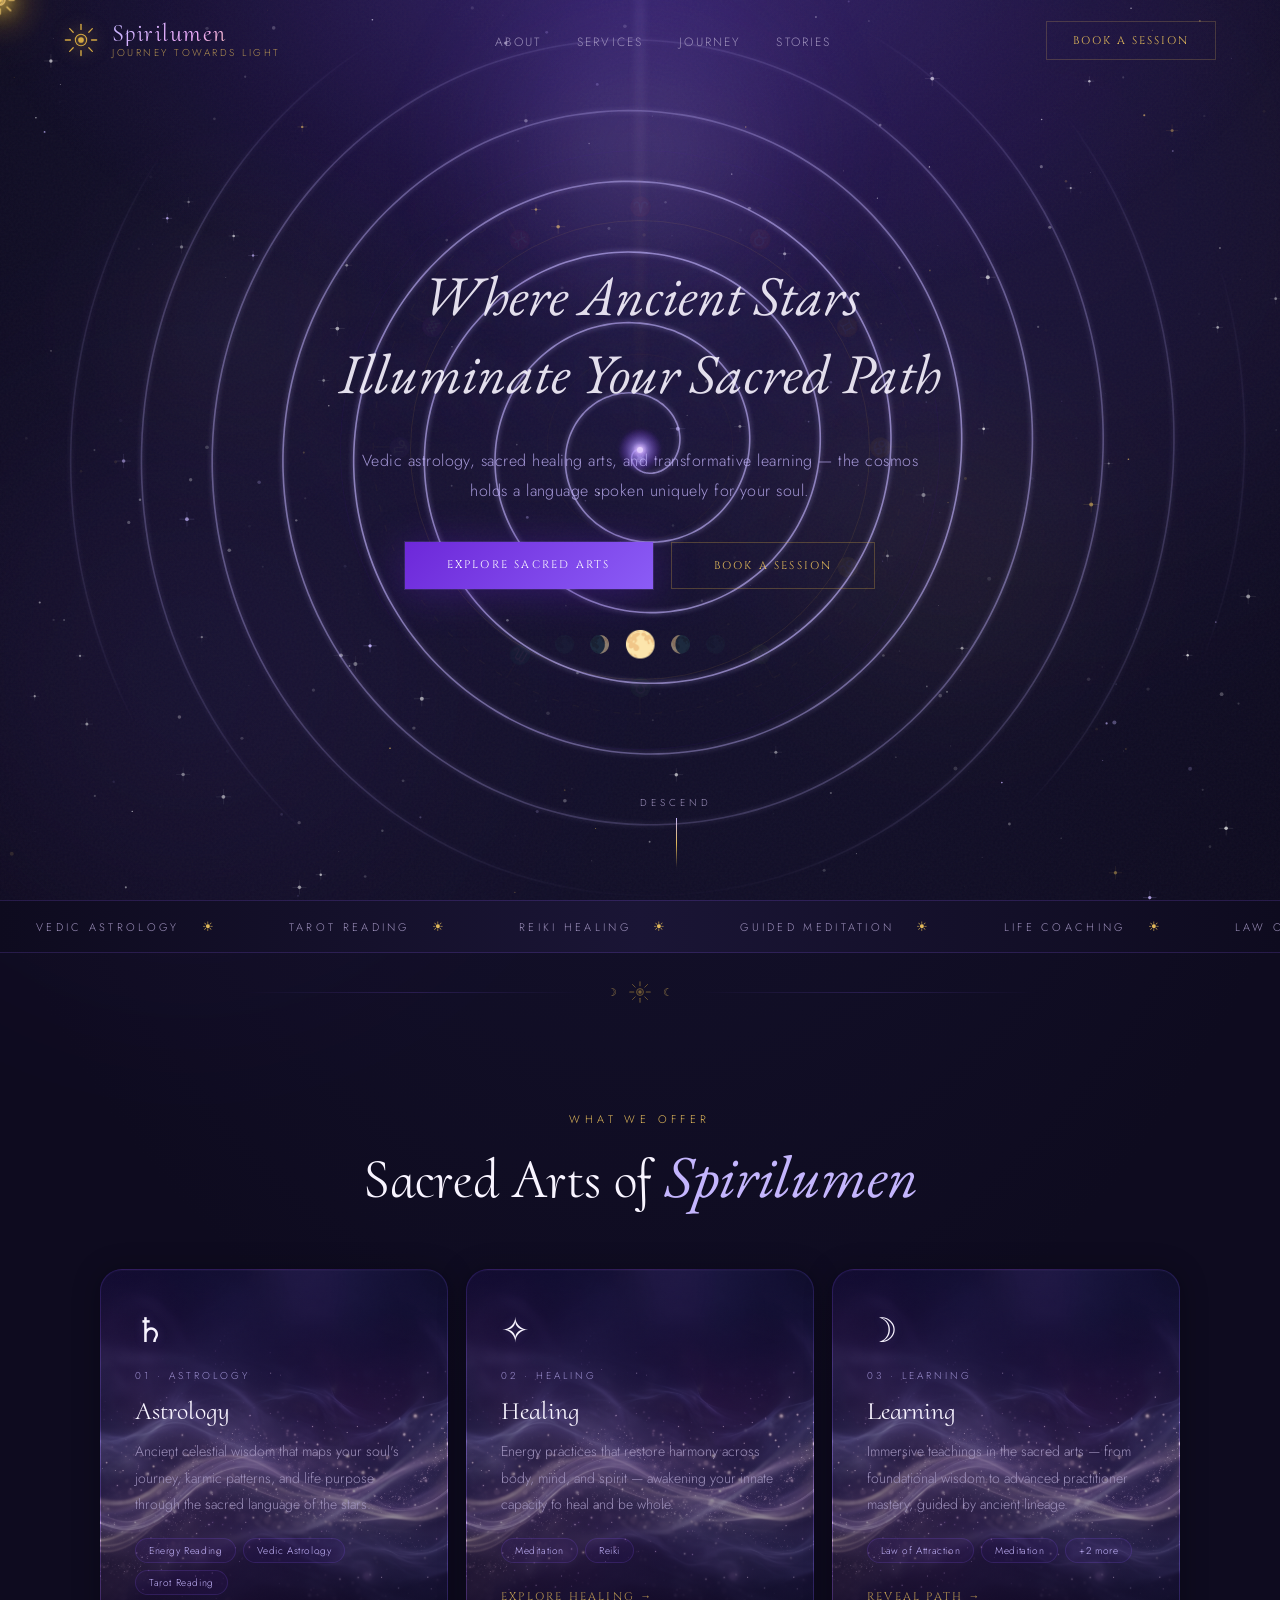
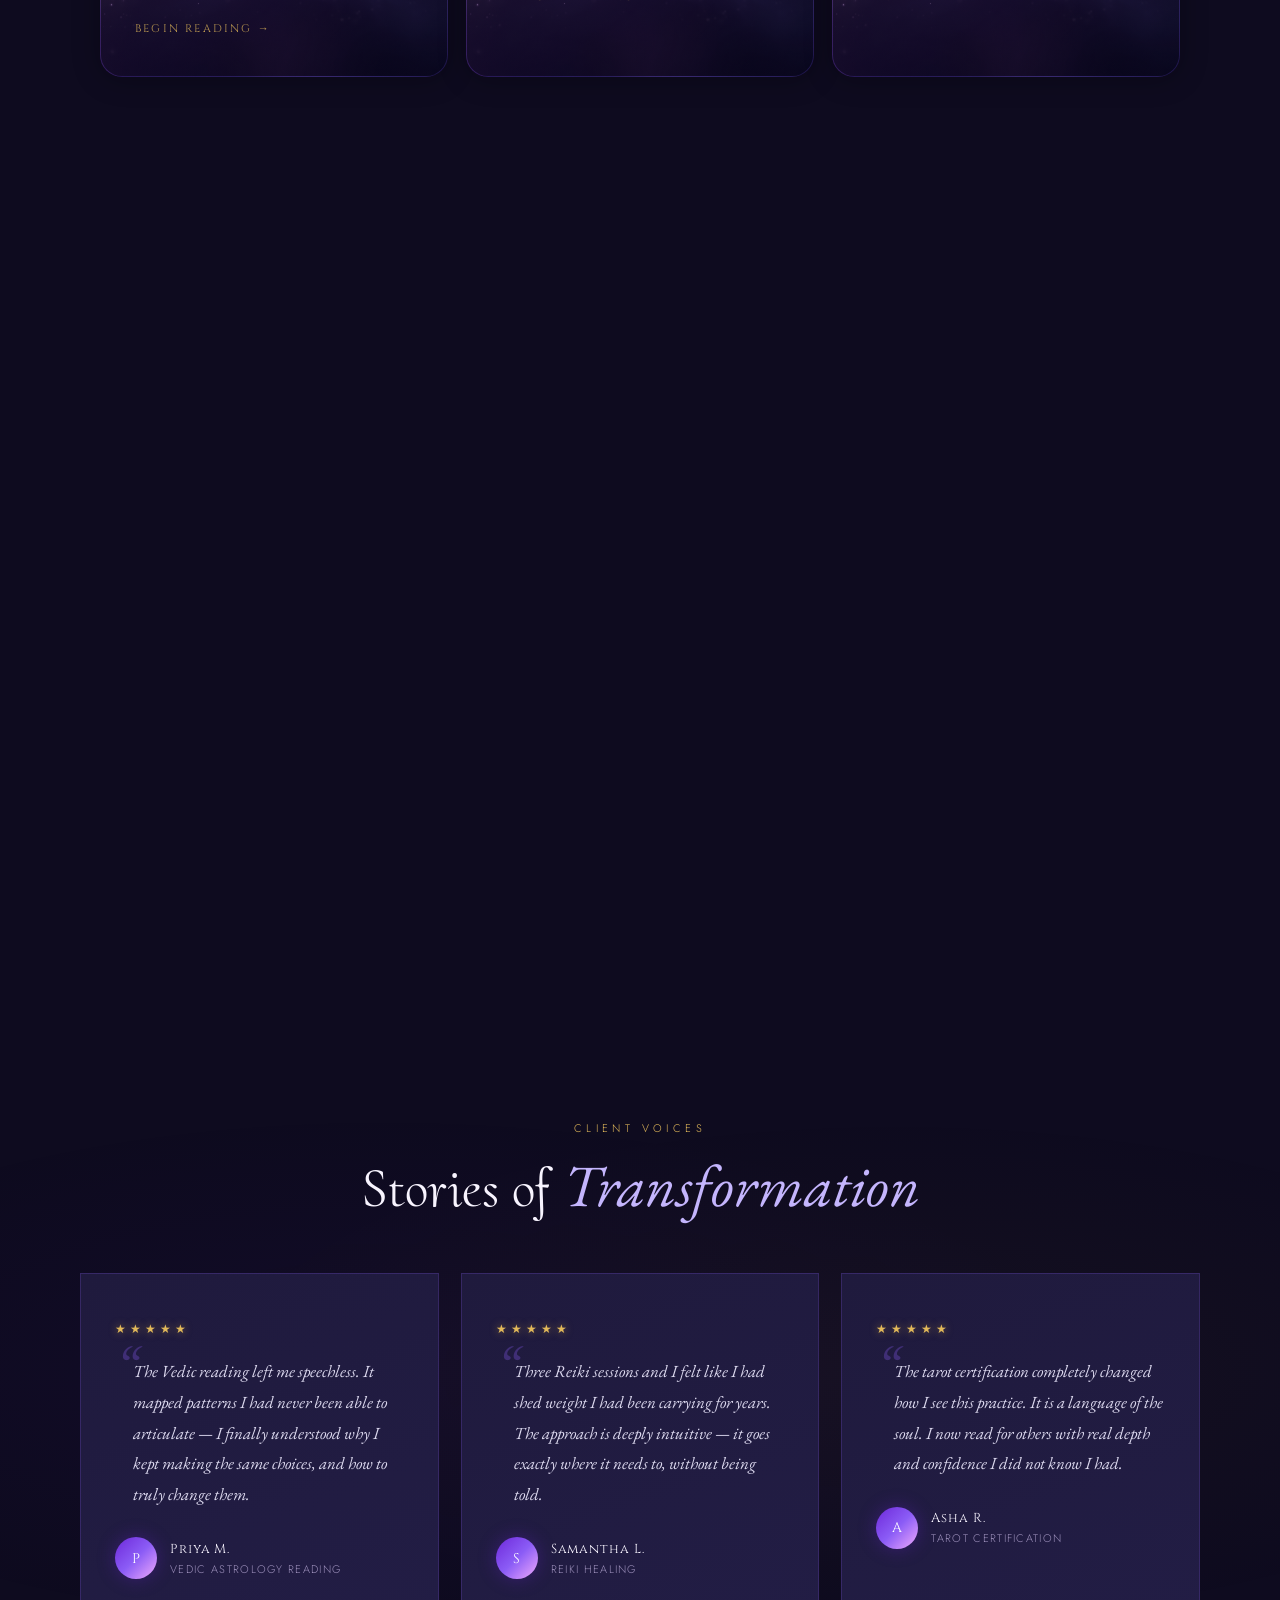
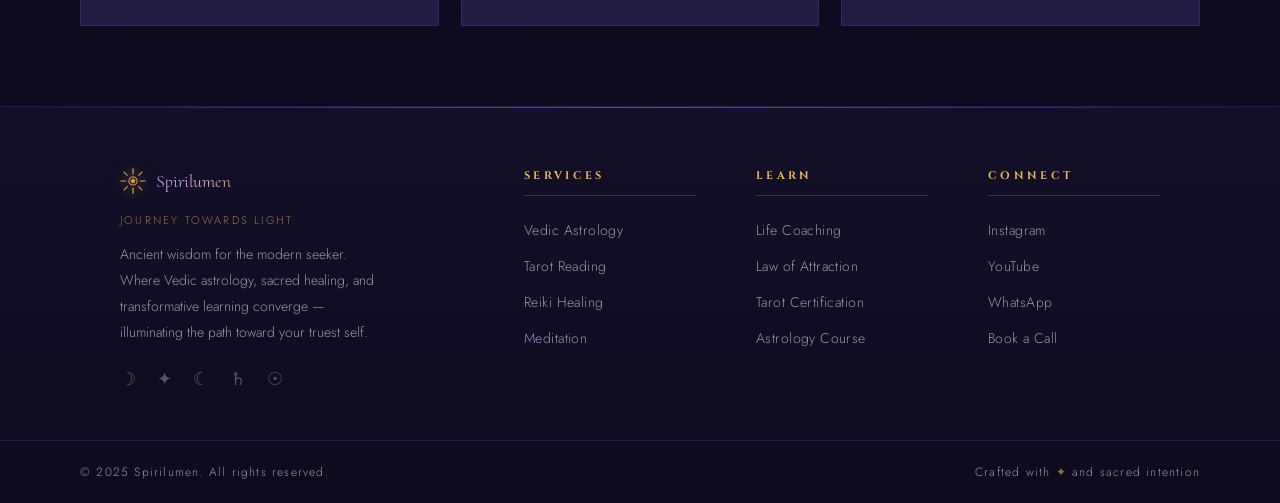
==== commit d9af6846: "Add Tarot Reading tag to services section" ====
--- a/index.html
+++ b/index.html
@@ -227,6 +227,7 @@
         <div class="svc-tags">
           <span class="svc-tag" data-tag-href="astrology.html#tab-energy">Energy Reading</span>
           <span class="svc-tag" data-tag-href="astrology.html#tab-vedic">Vedic Astrology</span>
+          <span class="svc-tag" data-tag-href="astrology.html#tab-tarot">Tarot Reading</span>
         </div>
         <a href="astrology.html" class="svc-lnk">Begin Reading →</a>
       </div>
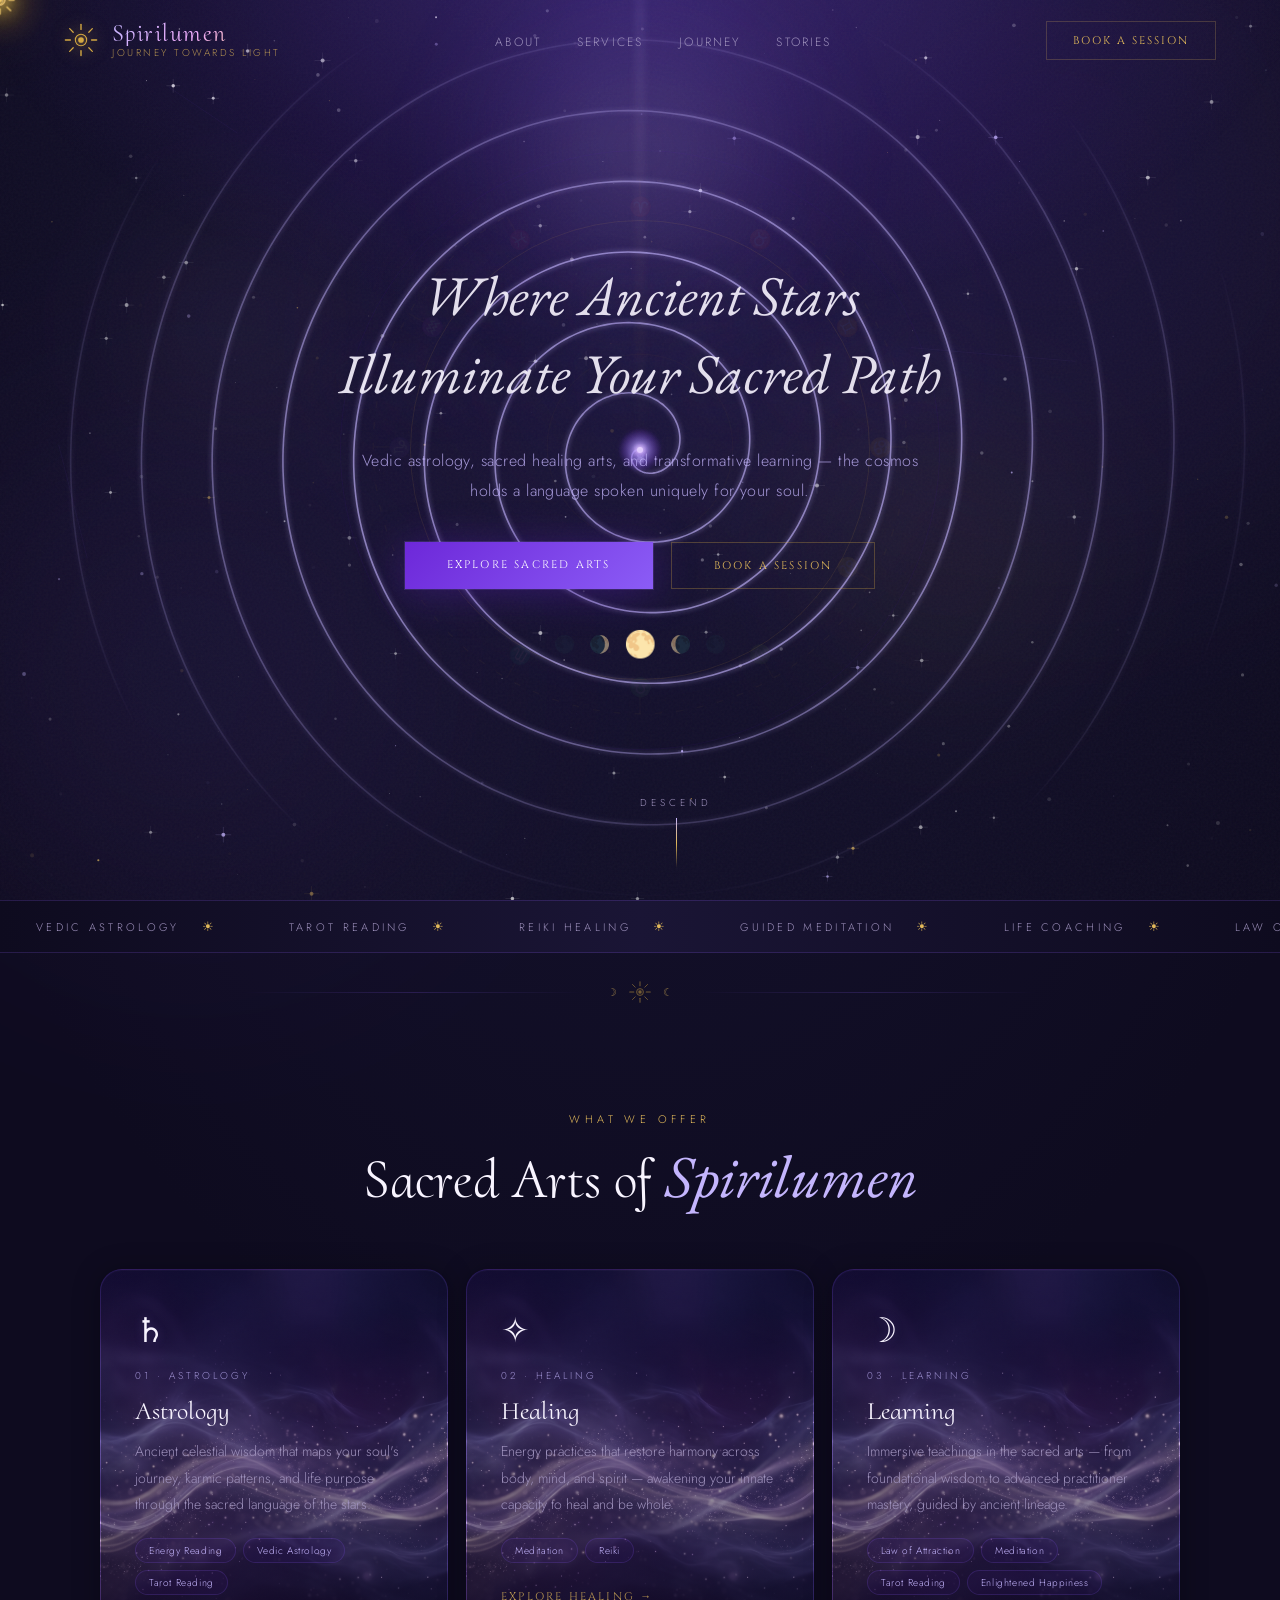
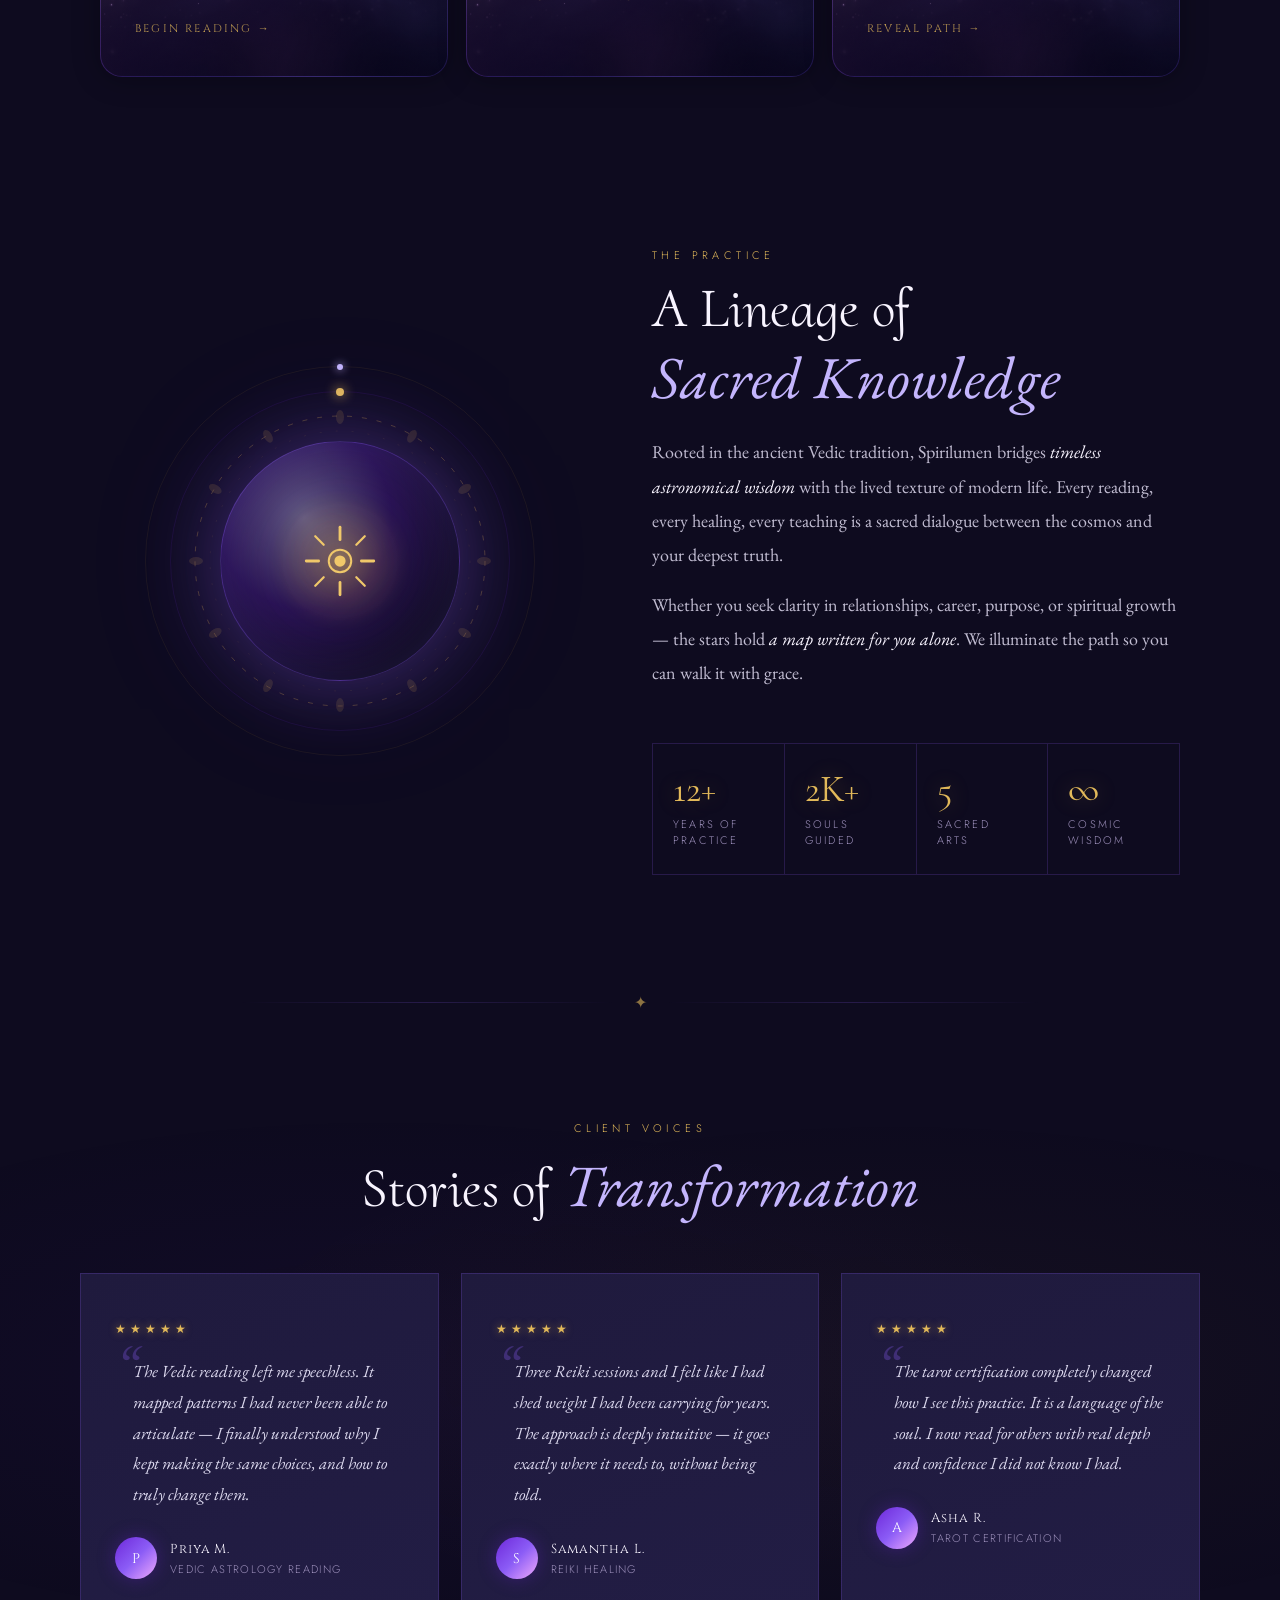
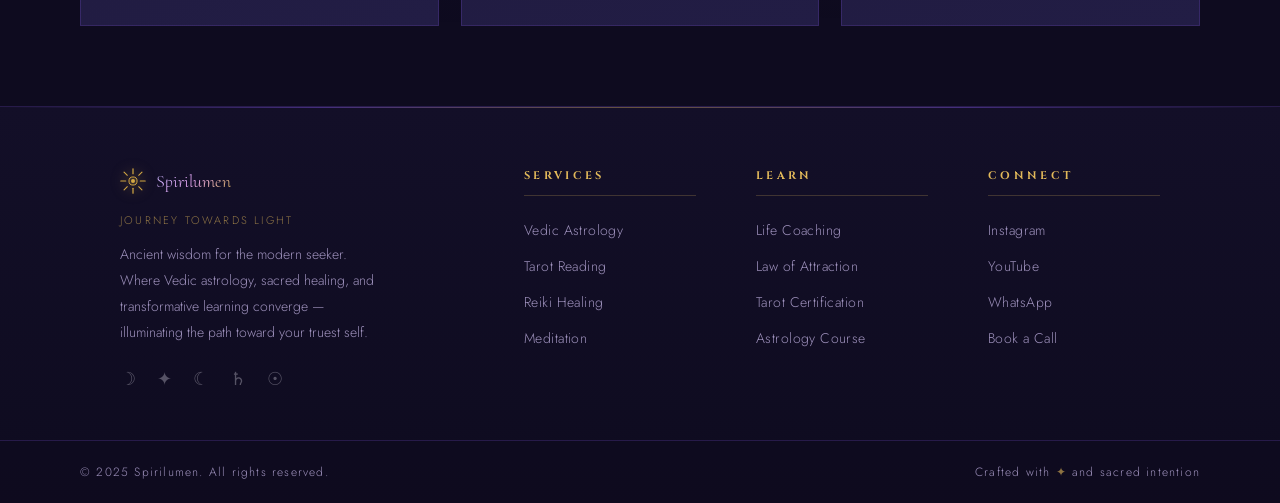
==== commit 229c0255: "Add files via upload" ====
--- a/index.html
+++ b/index.html
@@ -252,7 +252,8 @@
         <div class="svc-tags">
           <span class="svc-tag" data-tag-href="learning.html#tab-courses">Law of Attraction</span>
           <span class="svc-tag" data-tag-href="learning.html#tab-courses">Meditation</span>
-          <span class="svc-tag" data-tag-href="learning.html#tab-courses">+2 more</span>
+          <span class="svc-tag" data-tag-href="learning.html#tab-tarot-reading">Tarot Reading</span>
+          <span class="svc-tag" data-tag-href="learning.html#tab-enlightened-happiness">Enlightened Happiness</span>
         </div>
         <a href="learning.html" class="svc-lnk">Reveal Path →</a>
       </div>
--- a/styles.css
+++ b/styles.css
@@ -1607,3 +1607,29 @@
   .bo1 { width: 260px; height: 260px; }
   .bo2 { width: 300px; height: 300px; }
 }
+
+/* ── DISCOUNT PRICING (injected by discount-loader.js) ── */
+.sc-price-strike {
+  font-family: 'EB Garamond', serif;
+  font-size: 16px;
+  color: var(--muted);
+  text-decoration: line-through;
+  opacity: .7;
+  margin-right: 6px;
+}
+.sc-price-now {
+  color: var(--gold);
+}
+.sc-price-badge {
+  display: inline-block;
+  margin-left: 10px;
+  padding: 3px 10px;
+  font-family: 'Cinzel', serif;
+  font-size: 10px;
+  letter-spacing: .1em;
+  text-transform: uppercase;
+  color: #fff;
+  background: linear-gradient(135deg, var(--p2), var(--gold));
+  border-radius: 20px;
+  vertical-align: middle;
+}
